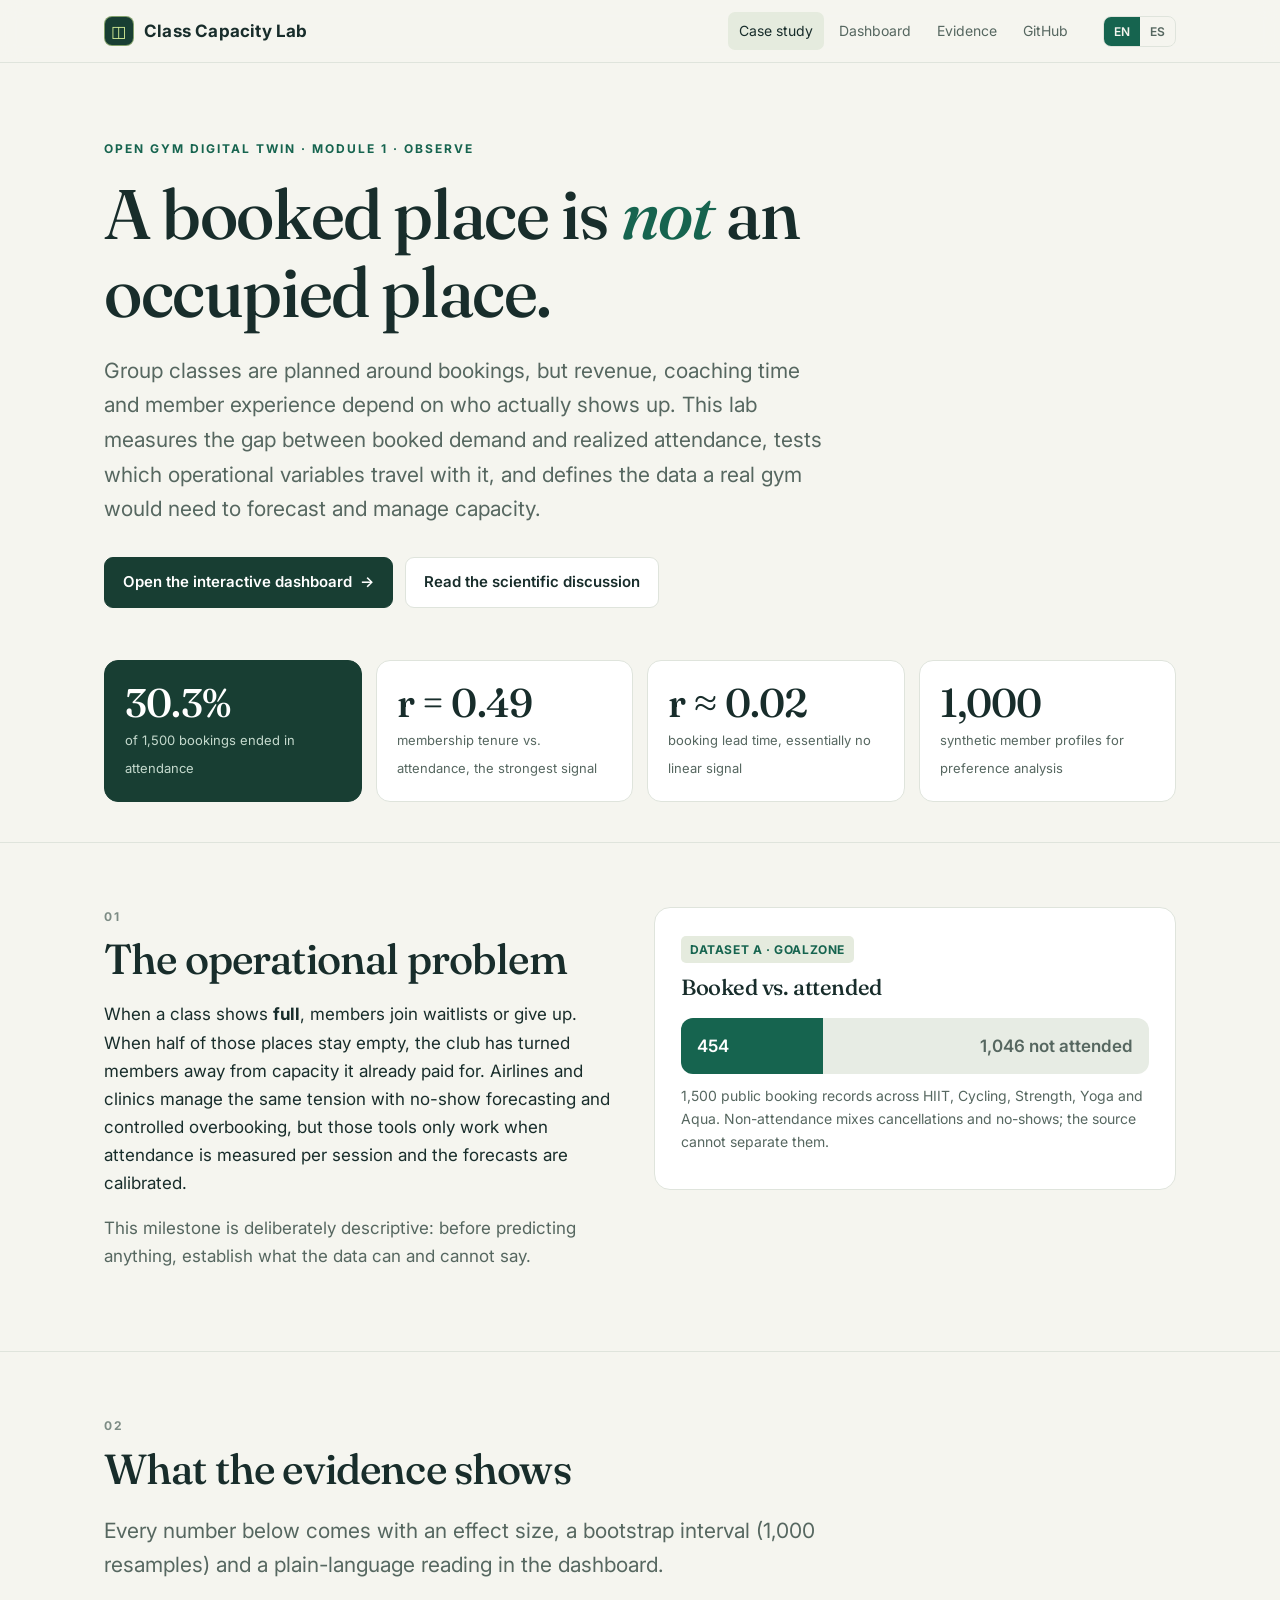
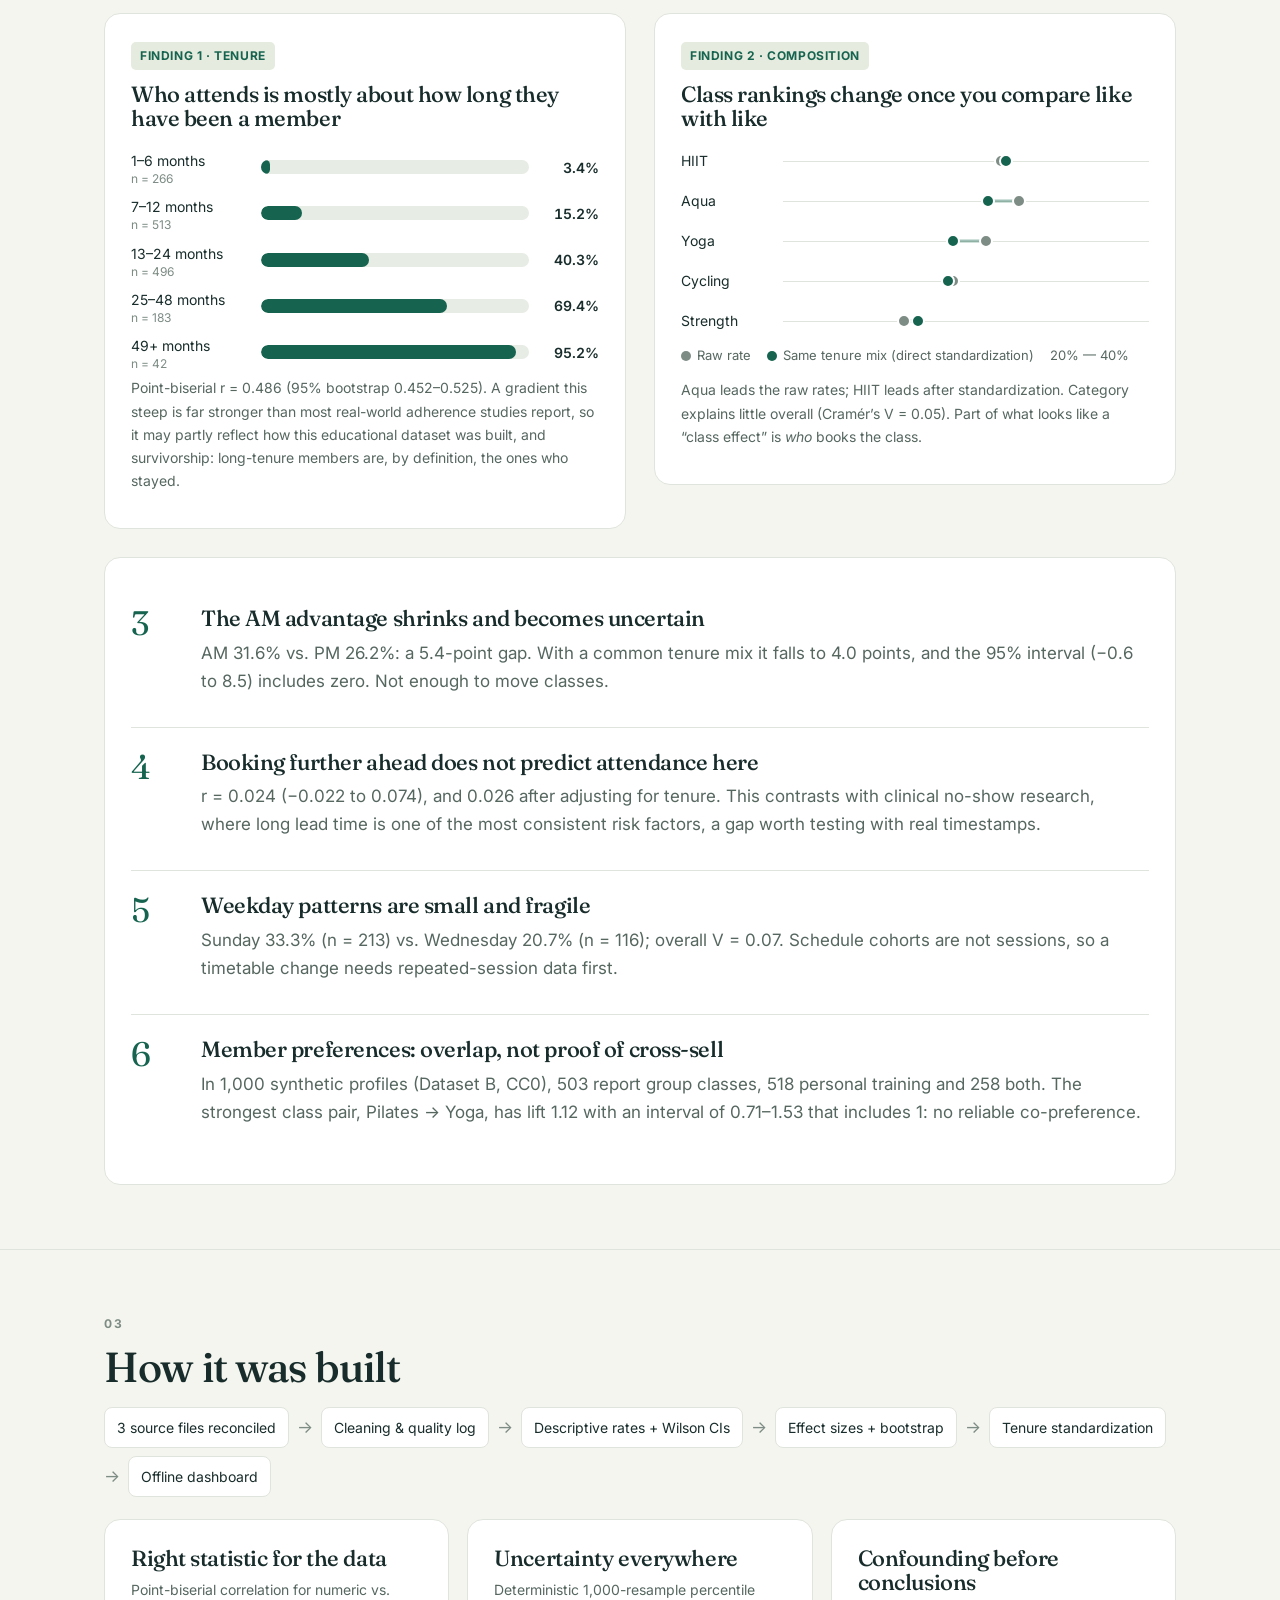
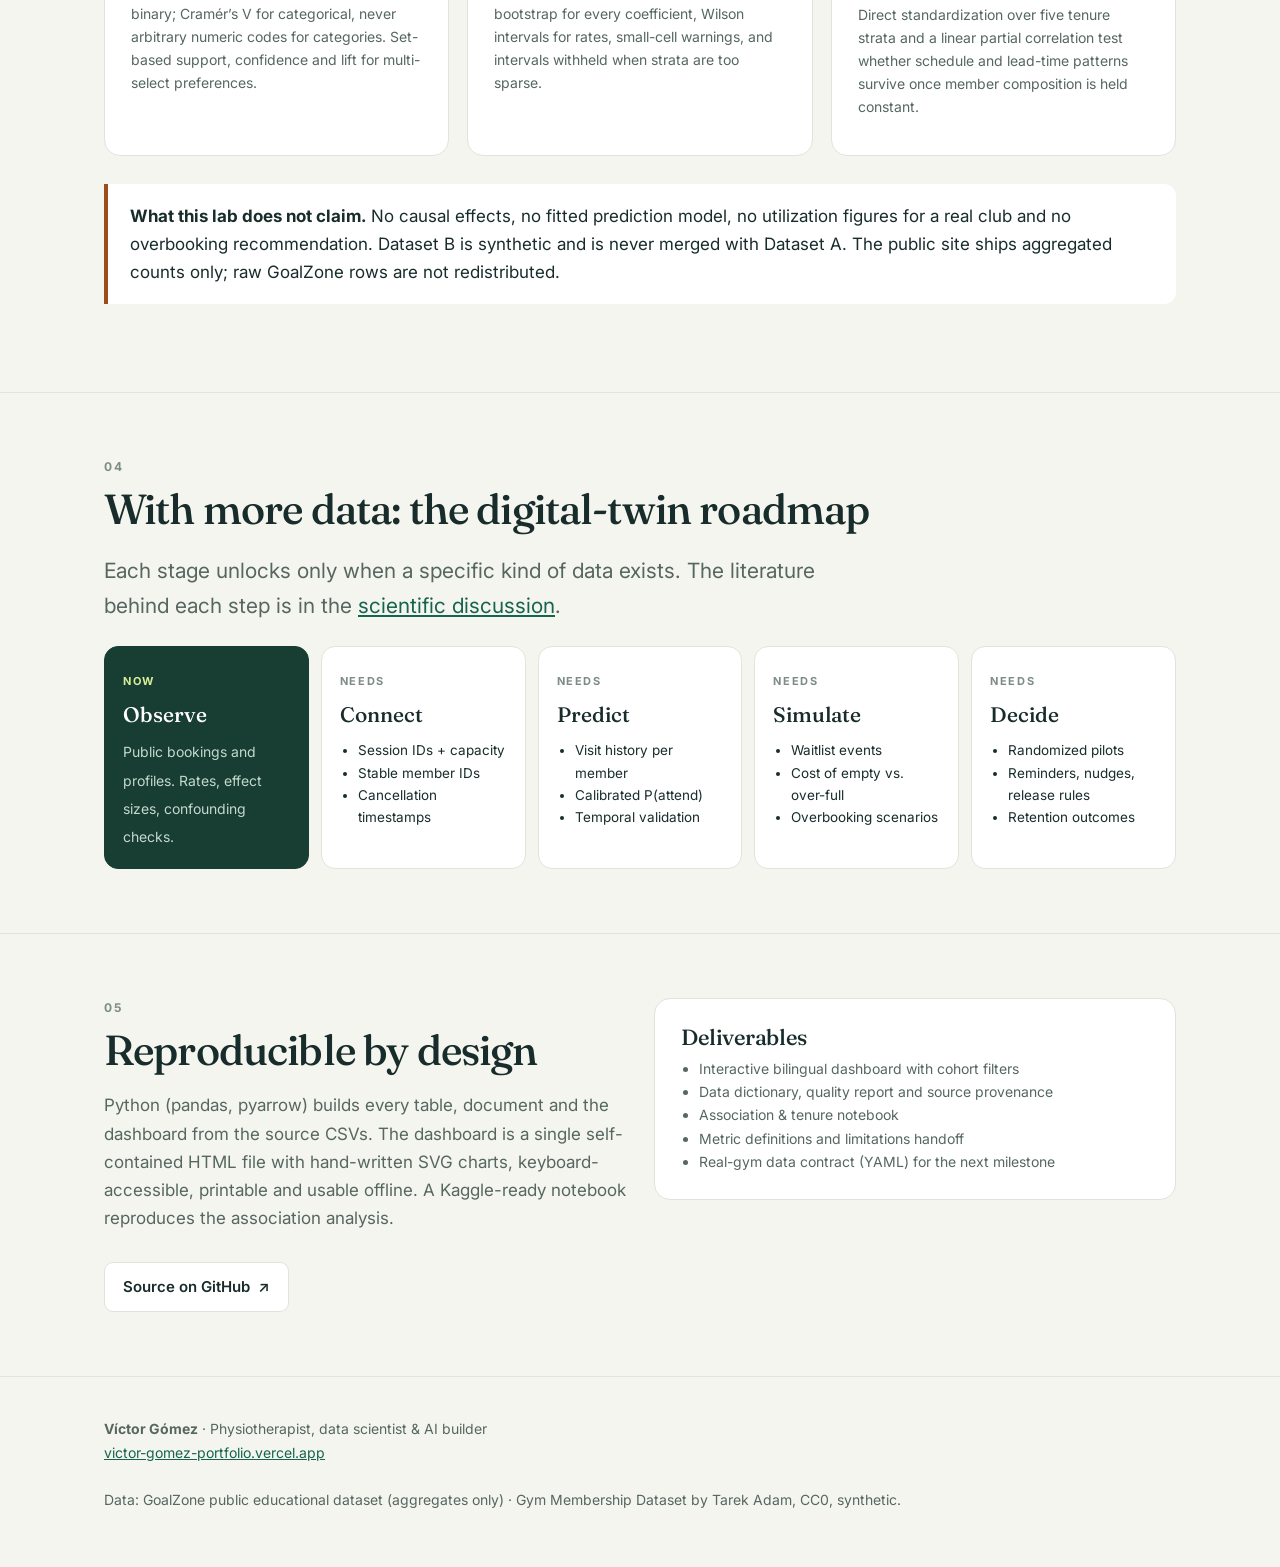
==== site/index.html @ 8fad8257 "Class Capacity Lab: analysis pipeline and bilingual public site Exploratory analysis of 1,500 group-" ====
<!doctype html>
<html lang="en">
<head>
<meta charset="utf-8">
<meta name="viewport" content="width=device-width,initial-scale=1">
<title>Class Capacity Lab · Case study</title>
<meta name="title-en" content="Class Capacity Lab · Case study">
<meta name="title-es" content="Class Capacity Lab · Caso de estudio">
<meta name="description" content="A booked place is not an occupied place. Exploratory analysis of 1,500 group-class bookings and 1,000 member profiles, with tenure-adjusted comparisons, bootstrap uncertainty and a research agenda for gym capacity.">
<meta property="og:title" content="Class Capacity Lab · A booked place is not an occupied place">
<meta property="og:description" content="Only 30.3% of 1,500 group-class bookings ended in attendance. What explains it, what doesn't, and what data a gym needs next.">
<meta property="og:image" content="https://class-capacity-lab.vercel.app/assets/og.png">
<meta property="og:type" content="article">
<meta name="twitter:card" content="summary_large_image">
<link rel="icon" href="assets/favicon.svg" type="image/svg+xml">
<link rel="preconnect" href="https://fonts.googleapis.com"><link rel="preconnect" href="https://fonts.gstatic.com" crossorigin>
<link href="https://fonts.googleapis.com/css2?family=Fraunces:ital,opsz,wght@0,9..144,400..600;1,9..144,400..600&family=Inter:wght@400;500;600;700&display=swap" rel="stylesheet">
<link rel="stylesheet" href="assets/site.css">
<script src="assets/lang.js"></script>
</head>
<body>
<header class="topbar">
  <div class="wrap">
    <a class="brand" href="index.html" data-keep-lang><span class="brand-mark" aria-hidden="true">◫</span>Class Capacity Lab</a>
    <nav class="nav" aria-label="Site">
      <a href="index.html" data-keep-lang aria-current="page"><span data-l="en">Case study</span><span data-l="es">Caso de estudio</span></a>
      <a href="dashboard.html" data-keep-lang>Dashboard</a>
      <a href="evidence.html" data-keep-lang><span data-l="en">Evidence</span><span data-l="es">Evidencia</span></a>
      <a href="https://github.com/victorgomezadapty/class-capacity-lab">GitHub</a>
    </nav>
    <div class="lang" role="group" aria-label="Language / Idioma">
      <button type="button" data-set-lang="en" aria-pressed="true">EN</button>
      <button type="button" data-set-lang="es" aria-pressed="false">ES</button>
    </div>
  </div>
</header>

<main>
<div class="wrap hero">
  <div class="eyebrow"><span data-l="en">Open Gym Digital Twin · Module 1 · Observe</span><span data-l="es">Gemelo Digital de Gimnasio · Módulo 1 · Observar</span></div>
  <h1 data-l="en">A booked place is <em>not</em> an occupied place.</h1>
  <h1 data-l="es">Una plaza reservada <em>no</em> es una plaza ocupada.</h1>
  <p class="lead" data-l="en">Group classes are planned around bookings, but revenue, coaching time and member experience depend on who actually shows up. This lab measures the gap between booked demand and realized attendance, tests which operational variables travel with it, and defines the data a real gym would need to forecast and manage capacity.</p>
  <p class="lead" data-l="es">Las clases grupales se planifican con base en reservas, pero los ingresos, el tiempo del coach y la experiencia del socio dependen de quién llega de verdad. Este laboratorio mide la brecha entre la demanda reservada y la asistencia real, prueba qué variables operativas la acompañan y define los datos que un gimnasio real necesitaría para predecir y gestionar su capacidad.</p>
  <div class="cta">
    <a class="btn primary" href="dashboard.html" data-keep-lang><span data-l="en">Open the interactive dashboard</span><span data-l="es">Abrir el dashboard interactivo</span> →</a>
    <a class="btn" href="evidence.html" data-keep-lang><span data-l="en">Read the scientific discussion</span><span data-l="es">Leer la discusión científica</span></a>
  </div>
  <div class="kpis">
    <div class="kpi dark"><b>30.3%</b><span data-l="en">of 1,500 bookings ended in attendance</span><span data-l="es">de 1.500 reservas terminó en asistencia</span></div>
    <div class="kpi"><b>r = 0.49</b><span data-l="en">membership tenure vs. attendance, the strongest signal</span><span data-l="es">antigüedad vs. asistencia, la señal más fuerte</span></div>
    <div class="kpi"><b>r ≈ 0.02</b><span data-l="en">booking lead time, essentially no linear signal</span><span data-l="es">anticipación de la reserva, sin señal lineal</span></div>
    <div class="kpi"><b>1,000</b><span data-l="en">synthetic member profiles for preference analysis</span><span data-l="es">perfiles sintéticos para analizar preferencias</span></div>
  </div>
</div>

<section id="problem">
  <div class="wrap grid-2">
    <div>
      <div class="section-num">01</div>
      <h2 data-l="en">The operational problem</h2>
      <h2 data-l="es">El problema operativo</h2>
      <p data-l="en">When a class shows <strong>full</strong>, members join waitlists or give up. When half of those places stay empty, the club has turned members away from capacity it already paid for. Airlines and clinics manage the same tension with no-show forecasting and controlled overbooking, but those tools only work when attendance is measured per session and the forecasts are calibrated.</p>
      <p data-l="es">Cuando una clase aparece <strong>llena</strong>, los socios entran a lista de espera o desisten. Cuando la mitad de esas plazas queda vacía, el club ha rechazado socios con una capacidad que ya estaba pagando. Aerolíneas y clínicas gestionan esta misma tensión con predicción de no-shows y sobreventa controlada, pero esas herramientas solo funcionan si la asistencia se mide por sesión y las predicciones están calibradas.</p>
      <p class="muted" data-l="en">This milestone is deliberately descriptive: before predicting anything, establish what the data can and cannot say.</p>
      <p class="muted" data-l="es">Este hito es deliberadamente descriptivo: antes de predecir nada, hay que establecer qué pueden decir los datos y qué no.</p>
    </div>
    <div class="card">
      <span class="tag" data-l="en">Dataset A · GoalZone</span><span class="tag" data-l="es">Dataset A · GoalZone</span>
      <h3 style="margin-top:12px" data-l="en">Booked vs. attended</h3><h3 style="margin-top:12px" data-l="es">Reservadas vs. asistidas</h3>
      <div class="split-bar" role="img" aria-label="454 attended, 1,046 not attended out of 1,500 bookings">
        <div class="a" style="width:30.3%">454</div>
        <div class="b"><span data-l="en">1,046 not attended</span><span data-l="es">1.046 sin asistencia</span></div>
      </div>
      <p class="small muted" data-l="en">1,500 public booking records across HIIT, Cycling, Strength, Yoga and Aqua. Non-attendance mixes cancellations and no-shows; the source cannot separate them.</p>
      <p class="small muted" data-l="es">1.500 registros públicos de reserva en HIIT, Ciclismo, Fuerza, Yoga y Aqua. La inasistencia mezcla cancelaciones y no-shows; la fuente no permite separarlos.</p>
    </div>
  </div>
</section>

<section id="findings">
  <div class="wrap">
    <div class="section-num">02</div>
    <h2 data-l="en">What the evidence shows</h2>
    <h2 data-l="es">Lo que muestra la evidencia</h2>
    <p class="lead" data-l="en">Every number below comes with an effect size, a bootstrap interval (1,000 resamples) and a plain-language reading in the dashboard.</p>
    <p class="lead" data-l="es">Cada número viene con un tamaño del efecto, un intervalo bootstrap (1.000 remuestreos) y una lectura en lenguaje simple dentro del dashboard.</p>

    <div class="grid-2" style="margin-top:30px">
      <div class="card">
        <span class="tag" data-l="en">Finding 1 · Tenure</span><span class="tag" data-l="es">Hallazgo 1 · Antigüedad</span>
        <h3 style="margin-top:12px" data-l="en">Who attends is mostly about how long they have been a member</h3>
        <h3 style="margin-top:12px" data-l="es">Quién asiste depende sobre todo de cuánto tiempo lleva como socio</h3>
        <div class="bars" role="img" aria-label="Attendance by tenure band: 1–6 months 3.4%, 7–12 months 15.2%, 13–24 months 40.3%, 25–48 months 69.4%, 49+ months 95.2%">
          <div class="bar-row"><span><span data-l="en">1–6 months</span><span data-l="es">1–6 meses</span><span class="bar-n">n = 266</span></span><div class="bar-track"><div class="bar-fill" style="width:3.4%"></div></div><span class="bar-val">3.4%</span></div>
          <div class="bar-row"><span><span data-l="en">7–12 months</span><span data-l="es">7–12 meses</span><span class="bar-n">n = 513</span></span><div class="bar-track"><div class="bar-fill" style="width:15.2%"></div></div><span class="bar-val">15.2%</span></div>
          <div class="bar-row"><span><span data-l="en">13–24 months</span><span data-l="es">13–24 meses</span><span class="bar-n">n = 496</span></span><div class="bar-track"><div class="bar-fill" style="width:40.3%"></div></div><span class="bar-val">40.3%</span></div>
          <div class="bar-row"><span><span data-l="en">25–48 months</span><span data-l="es">25–48 meses</span><span class="bar-n">n = 183</span></span><div class="bar-track"><div class="bar-fill" style="width:69.4%"></div></div><span class="bar-val">69.4%</span></div>
          <div class="bar-row"><span><span data-l="en">49+ months</span><span data-l="es">49+ meses</span><span class="bar-n">n = 42</span></span><div class="bar-track"><div class="bar-fill" style="width:95.2%"></div></div><span class="bar-val">95.2%</span></div>
        </div>
        <p class="small muted" data-l="en">Point-biserial r = 0.486 (95% bootstrap 0.452–0.525). A gradient this steep is far stronger than most real-world adherence studies report, so it may partly reflect how this educational dataset was built, and survivorship: long-tenure members are, by definition, the ones who stayed.</p>
        <p class="small muted" data-l="es">r punto-biserial = 0,486 (bootstrap 95%: 0,452–0,525). Un gradiente tan marcado es mucho más fuerte que lo reportado por la mayoría de estudios reales de adherencia; puede reflejar en parte cómo se construyó este dataset educativo, y el sesgo de supervivencia: los socios antiguos son, por definición, los que se quedaron.</p>
      </div>

      <div class="card">
        <span class="tag" data-l="en">Finding 2 · Composition</span><span class="tag" data-l="es">Hallazgo 2 · Composición</span>
        <h3 style="margin-top:12px" data-l="en">Class rankings change once you compare like with like</h3>
        <h3 style="margin-top:12px" data-l="es">El ranking de clases cambia al comparar grupos equivalentes</h3>
        <div class="dumbbell" role="img" aria-label="Raw vs tenure-standardized attendance by category. HIIT 31.9 to 32.2, Aqua 32.9 to 31.2, Yoga 31.1 to 29.3, Cycling 29.3 to 29.0, Strength 26.6 to 27.4 percent">
          <div class="db-row"><span>HIIT</span><div class="db-track"><div class="db-line" style="left:59.5%;width:1.5%"></div><div class="db-dot raw" style="left:59.5%"></div><div class="db-dot adj" style="left:61%"></div></div></div>
          <div class="db-row"><span>Aqua</span><div class="db-track"><div class="db-line" style="left:56%;width:8.5%"></div><div class="db-dot raw" style="left:64.5%"></div><div class="db-dot adj" style="left:56%"></div></div></div>
          <div class="db-row"><span>Yoga</span><div class="db-track"><div class="db-line" style="left:46.5%;width:9%"></div><div class="db-dot raw" style="left:55.5%"></div><div class="db-dot adj" style="left:46.5%"></div></div></div>
          <div class="db-row"><span data-l="en">Cycling</span><span data-l="es">Ciclismo</span><div class="db-track"><div class="db-line" style="left:45%;width:1.5%"></div><div class="db-dot raw" style="left:46.5%"></div><div class="db-dot adj" style="left:45%"></div></div></div>
          <div class="db-row"><span data-l="en">Strength</span><span data-l="es">Fuerza</span><div class="db-track"><div class="db-line" style="left:33%;width:4%"></div><div class="db-dot raw" style="left:33%"></div><div class="db-dot adj" style="left:37%"></div></div></div>
        </div>
        <div class="legend"><span><i style="background:var(--soft)"></i><span data-l="en">Raw rate</span><span data-l="es">Tasa bruta</span></span><span><i style="background:var(--green)"></i><span data-l="en">Same tenure mix (direct standardization)</span><span data-l="es">Misma mezcla de antigüedad (estandarización directa)</span></span><span>20% — 40%</span></div>
        <p class="small muted" style="margin-top:12px" data-l="en">Aqua leads the raw rates; HIIT leads after standardization. Category explains little overall (Cramér’s V = 0.05). Part of what looks like a “class effect” is <em>who</em> books the class.</p>
        <p class="small muted" style="margin-top:12px" data-l="es">Aqua lidera las tasas brutas; HIIT lidera tras estandarizar. La categoría explica poco en general (V de Cramér = 0,05). Parte de lo que parece un “efecto de la clase” es <em>quién</em> la reserva.</p>
      </div>
    </div>

    <div class="card" style="margin-top:28px">
      <div class="finding">
        <div class="n">3</div>
        <div><h3 data-l="en">The AM advantage shrinks and becomes uncertain</h3><h3 data-l="es">La ventaja de la mañana se reduce y se vuelve incierta</h3>
        <p class="muted" data-l="en">AM 31.6% vs. PM 26.2%: a 5.4-point gap. With a common tenure mix it falls to 4.0 points, and the 95% interval (−0.6 to 8.5) includes zero. Not enough to move classes.</p>
        <p class="muted" data-l="es">AM 31,6% vs. PM 26,2%: una brecha de 5,4 puntos. Con una mezcla común de antigüedad baja a 4,0 puntos, y el intervalo del 95% (−0,6 a 8,5) incluye el cero. No alcanza para mover clases de horario.</p></div>
      </div>
      <div class="finding">
        <div class="n">4</div>
        <div><h3 data-l="en">Booking further ahead does not predict attendance here</h3><h3 data-l="es">Reservar con más anticipación no predice asistencia aquí</h3>
        <p class="muted" data-l="en">r = 0.024 (−0.022 to 0.074), and 0.026 after adjusting for tenure. This contrasts with clinical no-show research, where long lead time is one of the most consistent risk factors, a gap worth testing with real timestamps.</p>
        <p class="muted" data-l="es">r = 0,024 (−0,022 a 0,074), y 0,026 tras ajustar por antigüedad. Esto contrasta con la investigación clínica de no-shows, donde la anticipación larga es uno de los factores de riesgo más consistentes: una diferencia que vale la pena probar con marcas de tiempo reales.</p></div>
      </div>
      <div class="finding">
        <div class="n">5</div>
        <div><h3 data-l="en">Weekday patterns are small and fragile</h3><h3 data-l="es">Los patrones por día son pequeños y frágiles</h3>
        <p class="muted" data-l="en">Sunday 33.3% (n = 213) vs. Wednesday 20.7% (n = 116); overall V = 0.07. Schedule cohorts are not sessions, so a timetable change needs repeated-session data first.</p>
        <p class="muted" data-l="es">Domingo 33,3% (n = 213) vs. miércoles 20,7% (n = 116); V global = 0,07. Las cohortes de horario no son sesiones, así que un cambio de horario requiere antes datos de sesiones repetidas.</p></div>
      </div>
      <div class="finding">
        <div class="n">6</div>
        <div><h3 data-l="en">Member preferences: overlap, not proof of cross-sell</h3><h3 data-l="es">Preferencias de socios: superposición, no prueba de venta cruzada</h3>
        <p class="muted" data-l="en">In 1,000 synthetic profiles (Dataset B, CC0), 503 report group classes, 518 personal training and 258 both. The strongest class pair, Pilates → Yoga, has lift 1.12 with an interval of 0.71–1.53 that includes 1: no reliable co-preference.</p>
        <p class="muted" data-l="es">En 1.000 perfiles sintéticos (Dataset B, CC0), 503 reportan clases grupales, 518 entrenamiento personal y 258 ambos. El par más fuerte, Pilates → Yoga, tiene un lift de 1,12 con intervalo 0,71–1,53 que incluye el 1: no hay co-preferencia fiable.</p></div>
      </div>
    </div>
  </div>
</section>

<section id="method">
  <div class="wrap">
    <div class="section-num">03</div>
    <h2 data-l="en">How it was built</h2>
    <h2 data-l="es">Cómo se construyó</h2>
    <div class="pipeline" aria-label="Pipeline">
      <span data-l="en">3 source files reconciled</span><span data-l="es">3 fuentes conciliadas</span><i>→</i>
      <span data-l="en">Cleaning &amp; quality log</span><span data-l="es">Limpieza y registro de calidad</span><i>→</i>
      <span data-l="en">Descriptive rates + Wilson CIs</span><span data-l="es">Tasas descriptivas + IC de Wilson</span><i>→</i>
      <span data-l="en">Effect sizes + bootstrap</span><span data-l="es">Tamaños del efecto + bootstrap</span><i>→</i>
      <span data-l="en">Tenure standardization</span><span data-l="es">Estandarización por antigüedad</span><i>→</i>
      <span data-l="en">Offline dashboard</span><span data-l="es">Dashboard offline</span>
    </div>
    <div class="grid-3" style="margin-top:22px">
      <div class="card"><h3 data-l="en">Right statistic for the data</h3><h3 data-l="es">La estadística adecuada a cada dato</h3>
        <p class="small muted" data-l="en">Point-biserial correlation for numeric vs. binary; Cramér’s V for categorical, never arbitrary numeric codes for categories. Set-based support, confidence and lift for multi-select preferences.</p>
        <p class="small muted" data-l="es">Correlación punto-biserial para numérica vs. binaria; V de Cramér para categóricas, nunca códigos numéricos arbitrarios. Soporte, confianza y lift sobre conjuntos para preferencias de selección múltiple.</p></div>
      <div class="card"><h3 data-l="en">Uncertainty everywhere</h3><h3 data-l="es">Incertidumbre en todo</h3>
        <p class="small muted" data-l="en">Deterministic 1,000-resample percentile bootstrap for every coefficient, Wilson intervals for rates, small-cell warnings, and intervals withheld when strata are too sparse.</p>
        <p class="small muted" data-l="es">Bootstrap percentil determinista de 1.000 remuestreos para cada coeficiente, intervalos de Wilson para tasas, alertas de celdas pequeñas e intervalos omitidos cuando los estratos son escasos.</p></div>
      <div class="card"><h3 data-l="en">Confounding before conclusions</h3><h3 data-l="es">Confusión antes que conclusiones</h3>
        <p class="small muted" data-l="en">Direct standardization over five tenure strata and a linear partial correlation test whether schedule and lead-time patterns survive once member composition is held constant.</p>
        <p class="small muted" data-l="es">Estandarización directa en cinco estratos de antigüedad y una correlación parcial lineal comprueban si los patrones de horario y anticipación sobreviven al fijar la composición de socios.</p></div>
    </div>
    <div class="callout warn" style="margin-top:28px">
      <strong data-l="en">What this lab does not claim.</strong><strong data-l="es">Lo que este laboratorio no afirma.</strong>
      <span data-l="en">No causal effects, no fitted prediction model, no utilization figures for a real club and no overbooking recommendation. Dataset B is synthetic and is never merged with Dataset A. The public site ships aggregated counts only; raw GoalZone rows are not redistributed.</span>
      <span data-l="es">Sin efectos causales, sin modelo predictivo ajustado, sin cifras de utilización de un club real y sin recomendación de sobreventa. El Dataset B es sintético y nunca se combina con el Dataset A. El sitio público solo publica conteos agregados; no se redistribuyen las filas crudas de GoalZone.</span>
    </div>
  </div>
</section>

<section id="roadmap">
  <div class="wrap">
    <div class="section-num">04</div>
    <h2 data-l="en">With more data: the digital-twin roadmap</h2>
    <h2 data-l="es">Con más datos: la hoja de ruta del gemelo digital</h2>
    <p class="lead" data-l="en">Each stage unlocks only when a specific kind of data exists. The literature behind each step is in the <a href="evidence.html#agenda" data-keep-lang>scientific discussion</a>.</p>
    <p class="lead" data-l="es">Cada etapa se desbloquea solo cuando existe un tipo de dato concreto. La literatura detrás de cada paso está en la <a href="evidence.html#agenda" data-keep-lang>discusión científica</a>.</p>
    <div class="steps">
      <div class="step done"><span class="k" data-l="en">NOW</span><span class="k" data-l="es">AHORA</span><b data-l="en">Observe</b><b data-l="es">Observar</b>
        <span class="small muted" data-l="en">Public bookings and profiles. Rates, effect sizes, confounding checks.</span><span class="small muted" data-l="es">Reservas y perfiles públicos. Tasas, tamaños del efecto, control de confusión.</span></div>
      <div class="step"><span class="k" data-l="en">NEEDS</span><span class="k" data-l="es">REQUIERE</span><b data-l="en">Connect</b><b data-l="es">Conectar</b>
        <ul><li data-l="en">Session IDs + capacity</li><li data-l="es">IDs de sesión + capacidad</li><li data-l="en">Stable member IDs</li><li data-l="es">IDs estables de socio</li><li data-l="en">Cancellation timestamps</li><li data-l="es">Marcas de tiempo de cancelación</li></ul></div>
      <div class="step"><span class="k" data-l="en">NEEDS</span><span class="k" data-l="es">REQUIERE</span><b data-l="en">Predict</b><b data-l="es">Predecir</b>
        <ul><li data-l="en">Visit history per member</li><li data-l="es">Historial de visitas por socio</li><li data-l="en">Calibrated P(attend)</li><li data-l="es">P(asistir) calibrada</li><li data-l="en">Temporal validation</li><li data-l="es">Validación temporal</li></ul></div>
      <div class="step"><span class="k" data-l="en">NEEDS</span><span class="k" data-l="es">REQUIERE</span><b data-l="en">Simulate</b><b data-l="es">Simular</b>
        <ul><li data-l="en">Waitlist events</li><li data-l="es">Eventos de lista de espera</li><li data-l="en">Cost of empty vs. over-full</li><li data-l="es">Costo de plaza vacía vs. sobrecupo</li><li data-l="en">Overbooking scenarios</li><li data-l="es">Escenarios de sobreventa</li></ul></div>
      <div class="step"><span class="k" data-l="en">NEEDS</span><span class="k" data-l="es">REQUIERE</span><b data-l="en">Decide</b><b data-l="es">Decidir</b>
        <ul><li data-l="en">Randomized pilots</li><li data-l="es">Pilotos aleatorizados</li><li data-l="en">Reminders, nudges, release rules</li><li data-l="es">Recordatorios, nudges, reglas de liberación</li><li data-l="en">Retention outcomes</li><li data-l="es">Resultados de retención</li></ul></div>
    </div>
  </div>
</section>

<section id="stack">
  <div class="wrap grid-2">
    <div>
      <div class="section-num">05</div>
      <h2 data-l="en">Reproducible by design</h2>
      <h2 data-l="es">Reproducible por diseño</h2>
      <p class="muted" data-l="en">Python (pandas, pyarrow) builds every table, document and the dashboard from the source CSVs. The dashboard is a single self-contained HTML file with hand-written SVG charts, keyboard-accessible, printable and usable offline. A Kaggle-ready notebook reproduces the association analysis.</p>
      <p class="muted" data-l="es">Python (pandas, pyarrow) genera cada tabla, documento y el dashboard a partir de los CSV de origen. El dashboard es un único HTML autocontenido con gráficos SVG hechos a mano, accesible por teclado, imprimible y usable sin conexión. Un notebook listo para Kaggle reproduce el análisis de asociaciones.</p>
      <div class="cta"><a class="btn" href="https://github.com/victorgomezadapty/class-capacity-lab"><span data-l="en">Source on GitHub</span><span data-l="es">Código en GitHub</span> ↗</a></div>
    </div>
    <div class="card">
      <h3 data-l="en">Deliverables</h3><h3 data-l="es">Entregables</h3>
      <ul class="small muted" style="padding-left:18px;margin:8px 0 0">
        <li data-l="en">Interactive bilingual dashboard with cohort filters</li><li data-l="es">Dashboard interactivo bilingüe con filtros de cohorte</li>
        <li data-l="en">Data dictionary, quality report and source provenance</li><li data-l="es">Diccionario de datos, informe de calidad y procedencia de fuentes</li>
        <li data-l="en">Association &amp; tenure notebook</li><li data-l="es">Notebook de asociaciones y antigüedad</li>
        <li data-l="en">Metric definitions and limitations handoff</li><li data-l="es">Definiciones de métricas y documento de limitaciones</li>
        <li data-l="en">Real-gym data contract (YAML) for the next milestone</li><li data-l="es">Contrato de datos para un gimnasio real (YAML) para el siguiente hito</li>
      </ul>
    </div>
  </div>
</section>
</main>

<footer>
  <div class="wrap">
    <div><strong>Víctor Gómez</strong> · <span data-l="en">Physiotherapist, data scientist &amp; AI builder</span><span data-l="es">Fisioterapeuta, científico de datos y AI builder</span><br><a href="https://victor-gomez-portfolio.vercel.app">victor-gomez-portfolio.vercel.app</a></div>
    <div class="small"><span data-l="en">Data: GoalZone public educational dataset (aggregates only) · Gym Membership Dataset by Tarek Adam, CC0, synthetic.</span><span data-l="es">Datos: dataset educativo público GoalZone (solo agregados) · Gym Membership Dataset de Tarek Adam, CC0, sintético.</span></div>
  </div>
</footer>
</body>
</html>
---- site/assets/site.css ----
:root{
  --paper:#f5f5ef;--card:#fff;--ink:#182d2b;--muted:#566760;--soft:#7d8c85;
  --green:#16644f;--deep:#183e33;--lime:#d6ee98;--line:#dfe4dc;--sand:#eee4d0;--orange:#9c4d1d;
  --bar-bg:#e7ece4;--chip:#e5ebde;--focus:#a05b1c;
  --serif:"Fraunces",Georgia,"Times New Roman",serif;--sans:"Inter",system-ui,-apple-system,"Segoe UI",Arial,sans-serif;
}
@media (prefers-color-scheme:dark){:root:not([data-theme="light"]){
  --paper:#0f1a17;--card:#16231f;--ink:#e8efe9;--muted:#a9b8b0;--soft:#8a9a92;
  --green:#7fcfa9;--deep:#0b1512;--lime:#c9e88a;--line:#2a3a34;--sand:#2b261c;--orange:#e39a68;
  --bar-bg:#22322c;--chip:#20302a;--focus:#e3a35f;
}}
:root[data-theme="dark"]{
  --paper:#0f1a17;--card:#16231f;--ink:#e8efe9;--muted:#a9b8b0;--soft:#8a9a92;
  --green:#7fcfa9;--deep:#0b1512;--lime:#c9e88a;--line:#2a3a34;--sand:#2b261c;--orange:#e39a68;
  --bar-bg:#22322c;--chip:#20302a;--focus:#e3a35f;
}
*{box-sizing:border-box}
html{scroll-behavior:smooth;-webkit-text-size-adjust:100%}
body{margin:0;background:var(--paper);color:var(--ink);font-family:var(--sans);font-size:17px;line-height:1.65;overflow-x:hidden}
html[lang="es"] [data-l="en"],html[lang="en"] [data-l="es"]{display:none!important}
a{color:var(--green)}
:focus-visible{outline:3px solid var(--focus);outline-offset:3px;border-radius:4px}
img,svg{max-width:100%}
.wrap{max-width:1120px;margin:0 auto;padding:0 24px}
.narrow{max-width:760px}

/* Top bar */
.topbar{position:sticky;top:0;z-index:20;background:color-mix(in srgb,var(--paper) 88%,transparent);backdrop-filter:blur(10px);border-bottom:1px solid var(--line)}
.topbar .wrap{display:flex;align-items:center;gap:18px;height:62px}
.brand{display:flex;align-items:center;gap:10px;text-decoration:none;color:var(--ink);font-weight:700;letter-spacing:.2px;white-space:nowrap}
.brand-mark{width:30px;height:30px;border-radius:8px;background:var(--deep);color:var(--lime);display:grid;place-items:center;font-size:16px;border:1px solid color-mix(in srgb,var(--lime) 55%,transparent)}
.nav{display:flex;gap:4px;margin-left:auto;align-items:center}
.nav a{color:var(--muted);text-decoration:none;font-size:14px;padding:7px 11px;border-radius:7px;white-space:nowrap}
.nav a:hover,.nav a[aria-current="page"]{color:var(--ink);background:var(--chip)}
.lang{display:inline-flex;border:1px solid var(--line);border-radius:8px;overflow:hidden;margin-left:6px}
.lang button{border:0;background:transparent;color:var(--muted);font:600 12px var(--sans);padding:7px 10px;cursor:pointer}
.lang button[aria-pressed="true"]{background:var(--green);color:var(--paper)}
.menu-btn{display:none}

/* Hero */
.hero{padding-top:76px;padding-bottom:40px}
.eyebrow{color:var(--green);font-size:12px;font-weight:700;letter-spacing:2px;text-transform:uppercase}
h1,h2,h3{font-family:var(--serif);font-weight:500;letter-spacing:-.02em;line-height:1.12;margin:0}
h1{font-size:clamp(38px,6vw,70px);margin:16px 0 22px;max-width:920px}
h1 em,h2 em{font-style:italic;color:var(--green)}
h2{font-size:clamp(28px,3.6vw,42px);margin:10px 0 16px}
h3{font-size:22px;margin:0 0 8px}
.lead{font-size:clamp(18px,2vw,21px);color:var(--muted);max-width:720px}
.cta{display:flex;flex-wrap:wrap;gap:12px;margin:30px 0 0}
.btn{display:inline-flex;align-items:center;gap:8px;padding:12px 18px;border-radius:9px;font-weight:600;font-size:15px;text-decoration:none;border:1px solid var(--line);color:var(--ink);background:var(--card)}
.btn.primary{background:var(--deep);border-color:var(--deep);color:#fff}
.btn:hover{transform:translateY(-1px)}
.kpis{display:grid;grid-template-columns:repeat(4,1fr);gap:14px;margin:52px 0 0}
.kpi{background:var(--card);border:1px solid var(--line);border-radius:14px;padding:20px}
.kpi.dark{background:var(--deep);border-color:var(--deep);color:#fff}
.kpi b{display:block;font-family:var(--serif);font-weight:500;font-size:40px;line-height:1.1;letter-spacing:-.02em}
.kpi span{font-size:13px;color:var(--muted)}
.kpi.dark span{color:#c4d9cd}

/* Sections */
section{padding:64px 0;border-top:1px solid var(--line)}
.section-num{font-size:12px;letter-spacing:2px;color:var(--soft);font-weight:700}
.grid-2{display:grid;grid-template-columns:1fr 1fr;gap:28px;align-items:start}
.grid-3{display:grid;grid-template-columns:repeat(3,1fr);gap:18px}
.card{background:var(--card);border:1px solid var(--line);border-radius:16px;padding:26px}
.card p{margin:0 0 10px}
.muted{color:var(--muted)}
.small{font-size:14px}
.tag{display:inline-block;background:var(--chip);color:var(--green);font-size:12px;font-weight:700;letter-spacing:.6px;padding:4px 9px;border-radius:5px;text-transform:uppercase}
.tag.warn{background:var(--sand);color:var(--orange)}
.callout{border-left:4px solid var(--green);background:var(--card);padding:18px 22px;border-radius:0 12px 12px 0;margin:24px 0}
.callout.warn{border-color:var(--orange)}

/* Bar charts (HTML) */
.bars{display:grid;gap:10px;margin:18px 0 6px}
.bar-row{display:grid;grid-template-columns:118px 1fr 58px;gap:12px;align-items:center;font-size:14px}
.bar-track{height:14px;background:var(--bar-bg);border-radius:7px;overflow:hidden;position:relative}
.bar-fill{height:100%;background:var(--green);border-radius:7px}
.bar-fill.alt{background:var(--orange)}
.bar-fill.lime{background:var(--lime)}
.bar-val{text-align:right;font-variant-numeric:tabular-nums;font-weight:600}
.bar-n{color:var(--soft);font-size:12px;display:block;line-height:1.1}
.chart-note{font-size:13px;color:var(--soft);margin-top:8px}

.split-bar{display:flex;height:56px;border-radius:12px;overflow:hidden;margin:18px 0 10px;font-weight:600}
.split-bar div{display:flex;align-items:center;padding:0 16px;white-space:nowrap}
.split-bar .a{background:var(--green);color:#fff}
.split-bar .b{background:var(--bar-bg);color:var(--muted);flex:1;justify-content:flex-end}

.dumbbell{display:grid;gap:12px;margin-top:16px}
.db-row{display:grid;grid-template-columns:90px 1fr;gap:12px;align-items:center;font-size:14px}
.db-track{position:relative;height:28px}
.db-track::before{content:"";position:absolute;left:0;right:0;top:50%;height:1px;background:var(--line)}
.db-dot{position:absolute;top:50%;width:14px;height:14px;border-radius:50%;transform:translate(-50%,-50%);border:2px solid var(--card)}
.db-dot.raw{background:var(--soft)}
.db-dot.adj{background:var(--green)}
.db-line{position:absolute;top:50%;height:3px;transform:translateY(-50%);background:color-mix(in srgb,var(--green) 40%,transparent)}
.legend{display:flex;gap:16px;font-size:13px;color:var(--muted);margin-top:10px;flex-wrap:wrap}
.legend i{display:inline-block;width:10px;height:10px;border-radius:50%;margin-right:6px;vertical-align:middle}

/* Findings */
.finding{display:grid;grid-template-columns:56px 1fr;gap:14px;padding:22px 0;border-bottom:1px solid var(--line)}
.finding:last-child{border-bottom:0}
.finding .n{font-family:var(--serif);font-size:34px;color:var(--green);line-height:1}

/* Pipeline / roadmap */
.steps{display:grid;grid-template-columns:repeat(5,1fr);gap:12px;margin-top:22px}
.step{background:var(--card);border:1px solid var(--line);border-radius:14px;padding:18px;position:relative}
.step.done{background:var(--deep);border-color:var(--deep);color:#fff}
.step.done .muted{color:#c4d9cd}
.step b{display:block;font-family:var(--serif);font-weight:500;font-size:21px;margin:4px 0 6px}
.step .k{font-size:11px;letter-spacing:1.6px;font-weight:700;color:var(--soft)}
.step.done .k{color:var(--lime)}
.step ul{margin:8px 0 0;padding-left:18px;font-size:13.5px}
.pipeline{display:flex;flex-wrap:wrap;gap:8px;align-items:center;margin:16px 0}
.pipeline span{background:var(--card);border:1px solid var(--line);border-radius:8px;padding:8px 12px;font-size:14px}
.pipeline i{color:var(--soft);font-style:normal}

/* Tables */
.table-wrap{overflow-x:auto;border:1px solid var(--line);border-radius:14px;background:var(--card)}
table{border-collapse:collapse;width:100%;font-size:14.5px}
th,td{text-align:left;padding:12px 14px;border-bottom:1px solid var(--line);vertical-align:top}
th{font-size:12px;letter-spacing:1px;text-transform:uppercase;color:var(--soft);font-weight:700;background:color-mix(in srgb,var(--chip) 50%,var(--card))}
tr:last-child td{border-bottom:0}

/* Article (evidence) */
.article h2{margin-top:56px}
.article h3{margin-top:34px;font-size:24px}
.article p,.article li{max-width:72ch}
.article ol.refs{padding-left:22px;font-size:15px}
.article ol.refs li{margin-bottom:10px}
sup a{text-decoration:none;font-weight:700;font-size:12px;padding:0 1px}
.abstract{background:var(--card);border:1px solid var(--line);border-radius:16px;padding:26px 28px;margin:30px 0}
.abstract h3{font-family:var(--sans);font-size:12px;letter-spacing:2px;text-transform:uppercase;color:var(--green);font-weight:700;margin:0 0 10px}
.toc{display:flex;flex-wrap:wrap;gap:8px;margin:20px 0 0}
.toc a{font-size:13.5px;text-decoration:none;background:var(--chip);color:var(--ink);padding:6px 11px;border-radius:7px}

footer{border-top:1px solid var(--line);padding:40px 0 56px;color:var(--muted);font-size:14px}
footer .wrap{display:flex;justify-content:space-between;gap:24px;flex-wrap:wrap}

@media (max-width:900px){
  .kpis{grid-template-columns:repeat(2,1fr)}
  .grid-2,.grid-3{grid-template-columns:1fr}
  .steps{grid-template-columns:1fr 1fr}
}
@media (max-width:720px){
  body{font-size:16px}
  .wrap{padding:0 16px}
  .topbar .wrap{height:auto;min-height:58px;flex-wrap:wrap;padding-top:8px;padding-bottom:8px;gap:8px}
  .nav{order:3;width:100%;margin-left:0;overflow-x:auto;padding-bottom:2px}
  .lang{margin-left:auto}
  .hero{padding-top:44px;padding-bottom:28px}
  section{padding:46px 0}
  .card{padding:20px}
  .steps{grid-template-columns:1fr}
  .bar-row{grid-template-columns:92px 1fr 50px;gap:8px}
  .kpi b{font-size:32px}
  .split-bar{height:auto;flex-direction:column}
  .split-bar div{padding:12px 14px}
  .split-bar .b{justify-content:flex-start}
}
@media print{.topbar,.cta{display:none}section{break-inside:avoid}}
@media (prefers-reduced-motion:reduce){html{scroll-behavior:auto}.btn:hover{transform:none}}
.article ol.refs li{scroll-margin-top:80px}
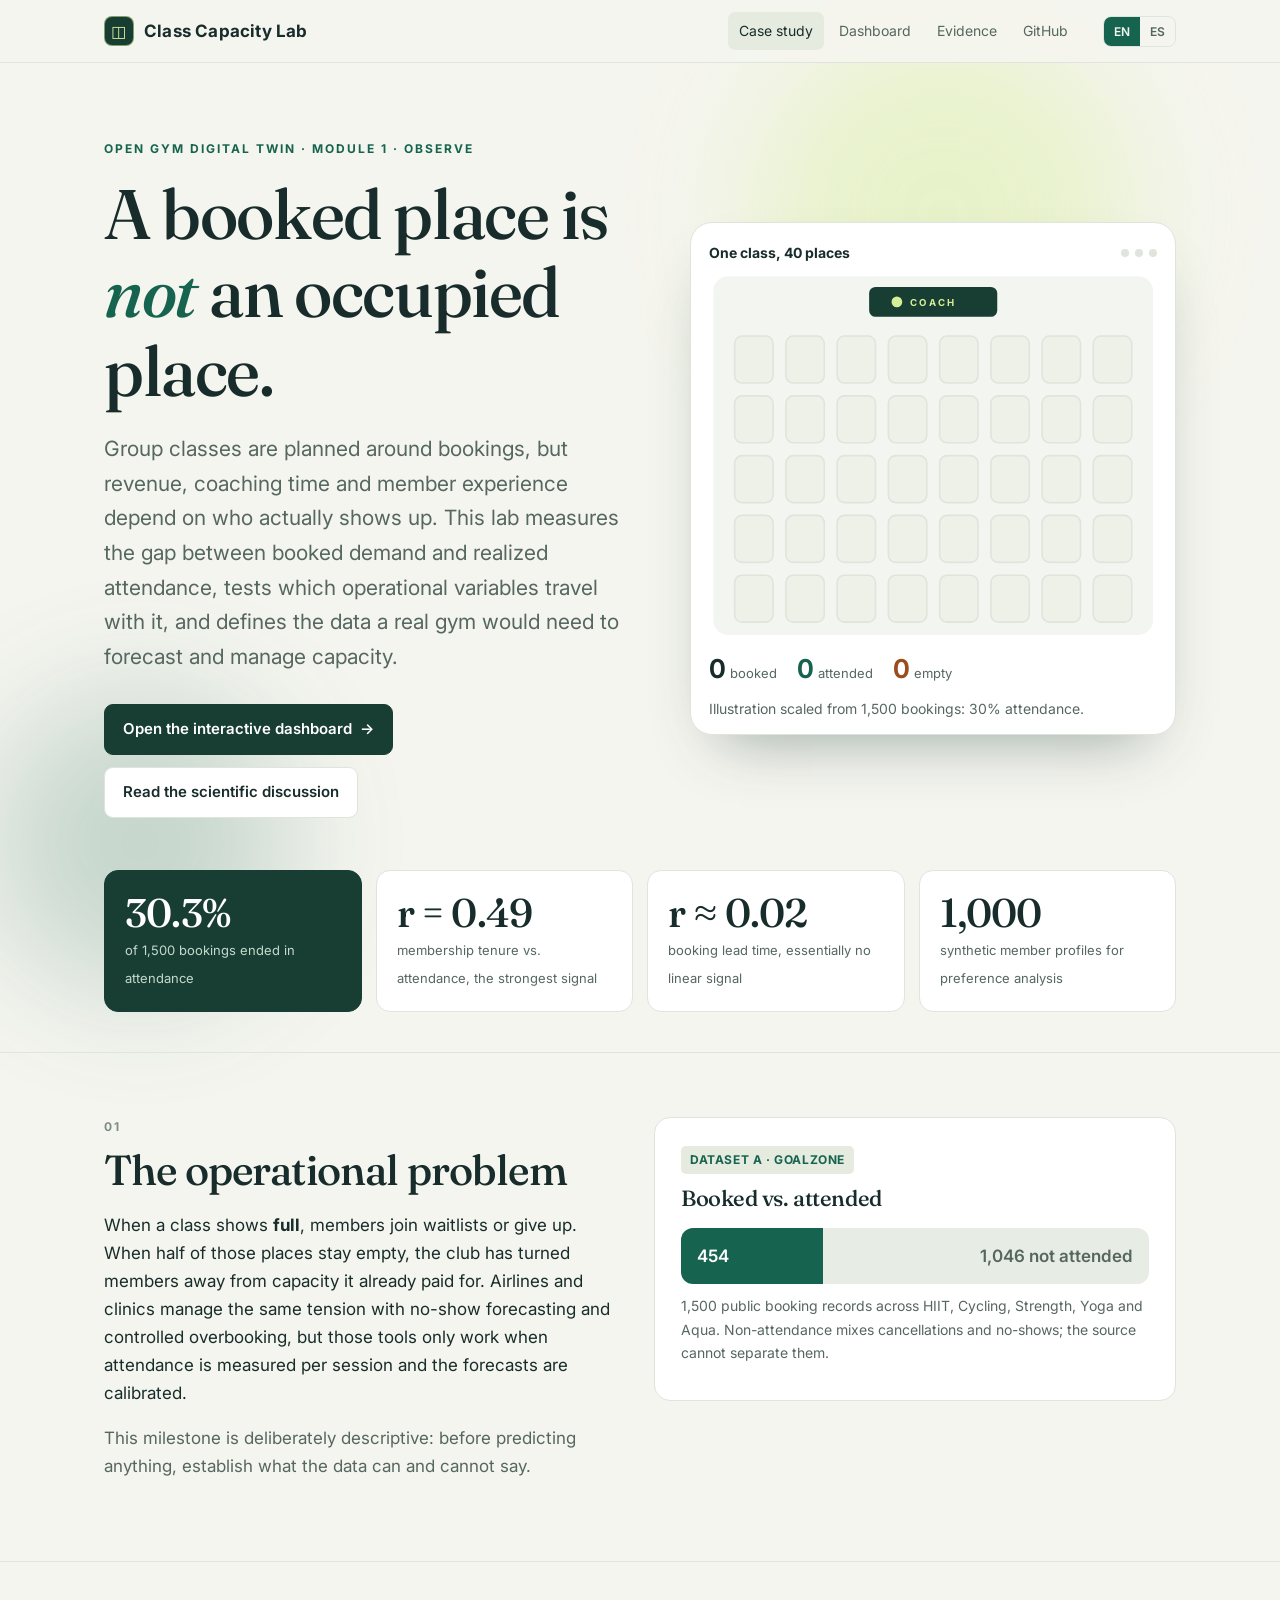
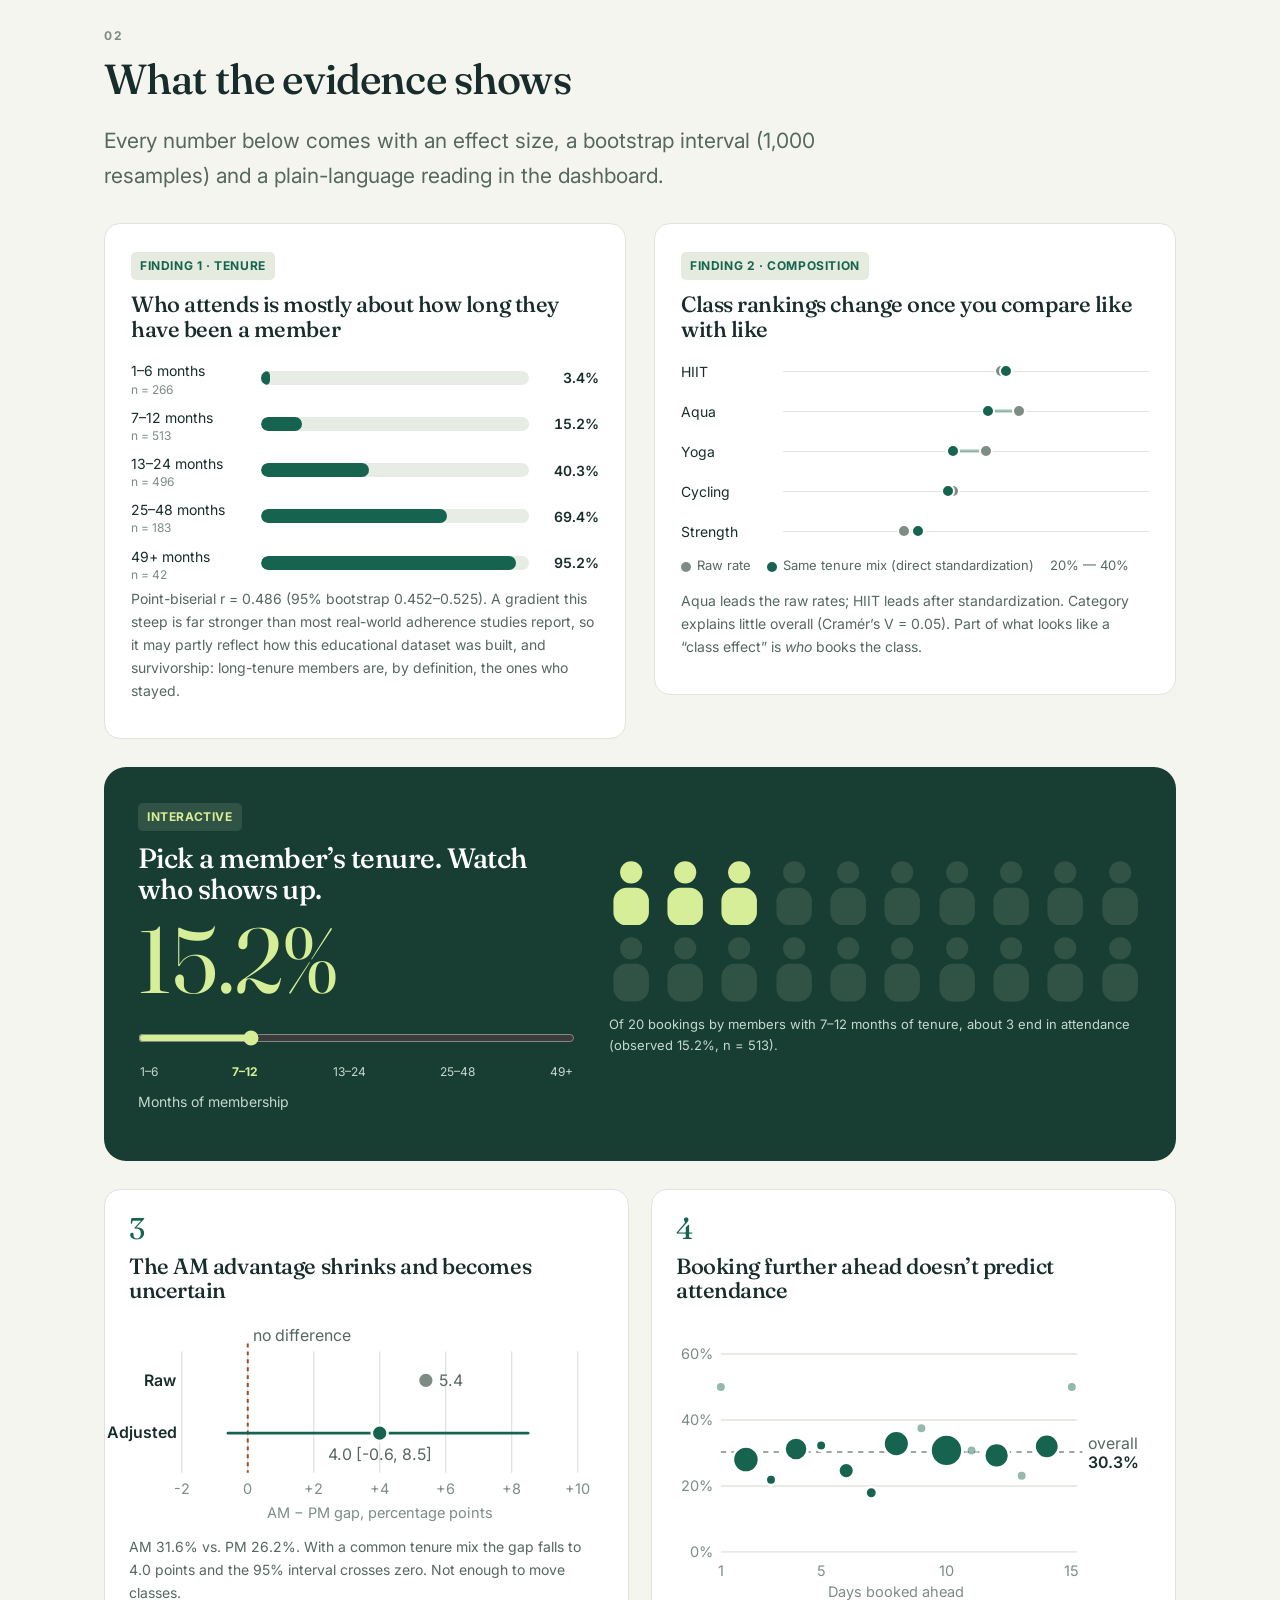
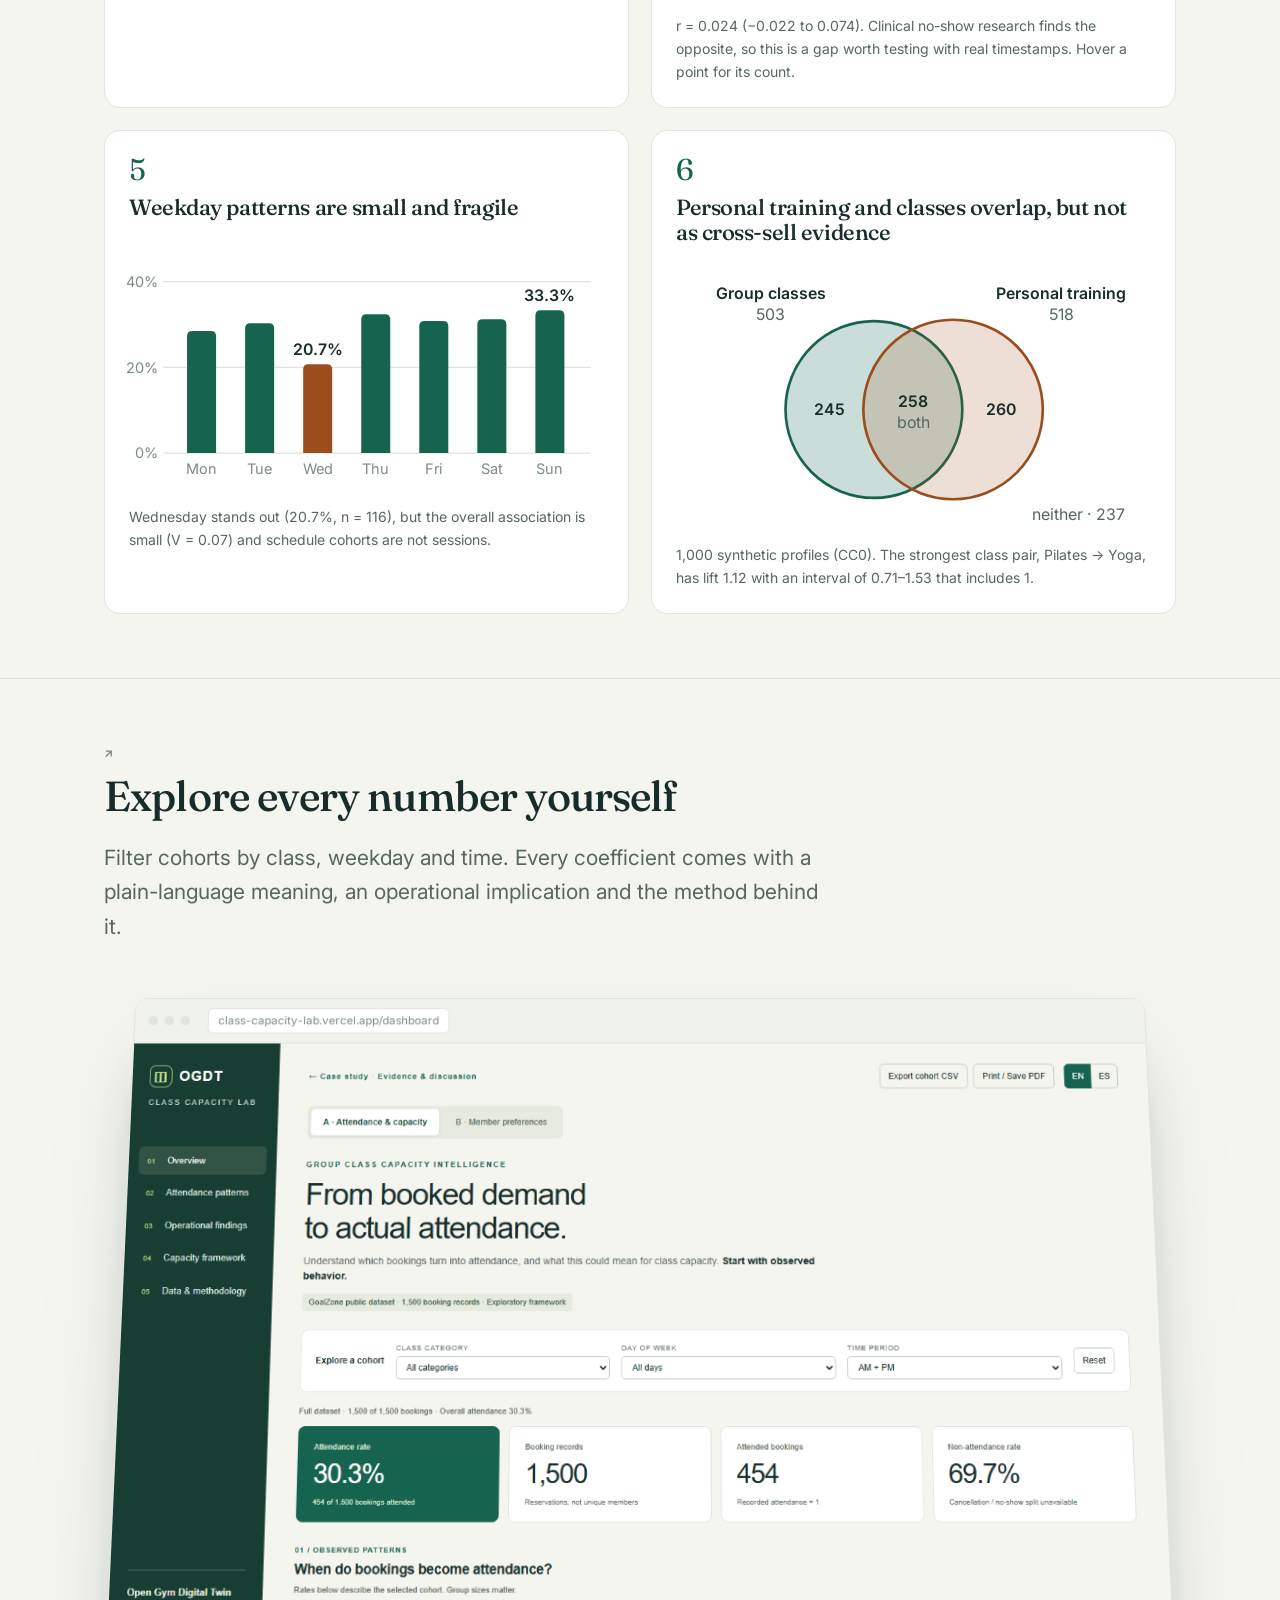
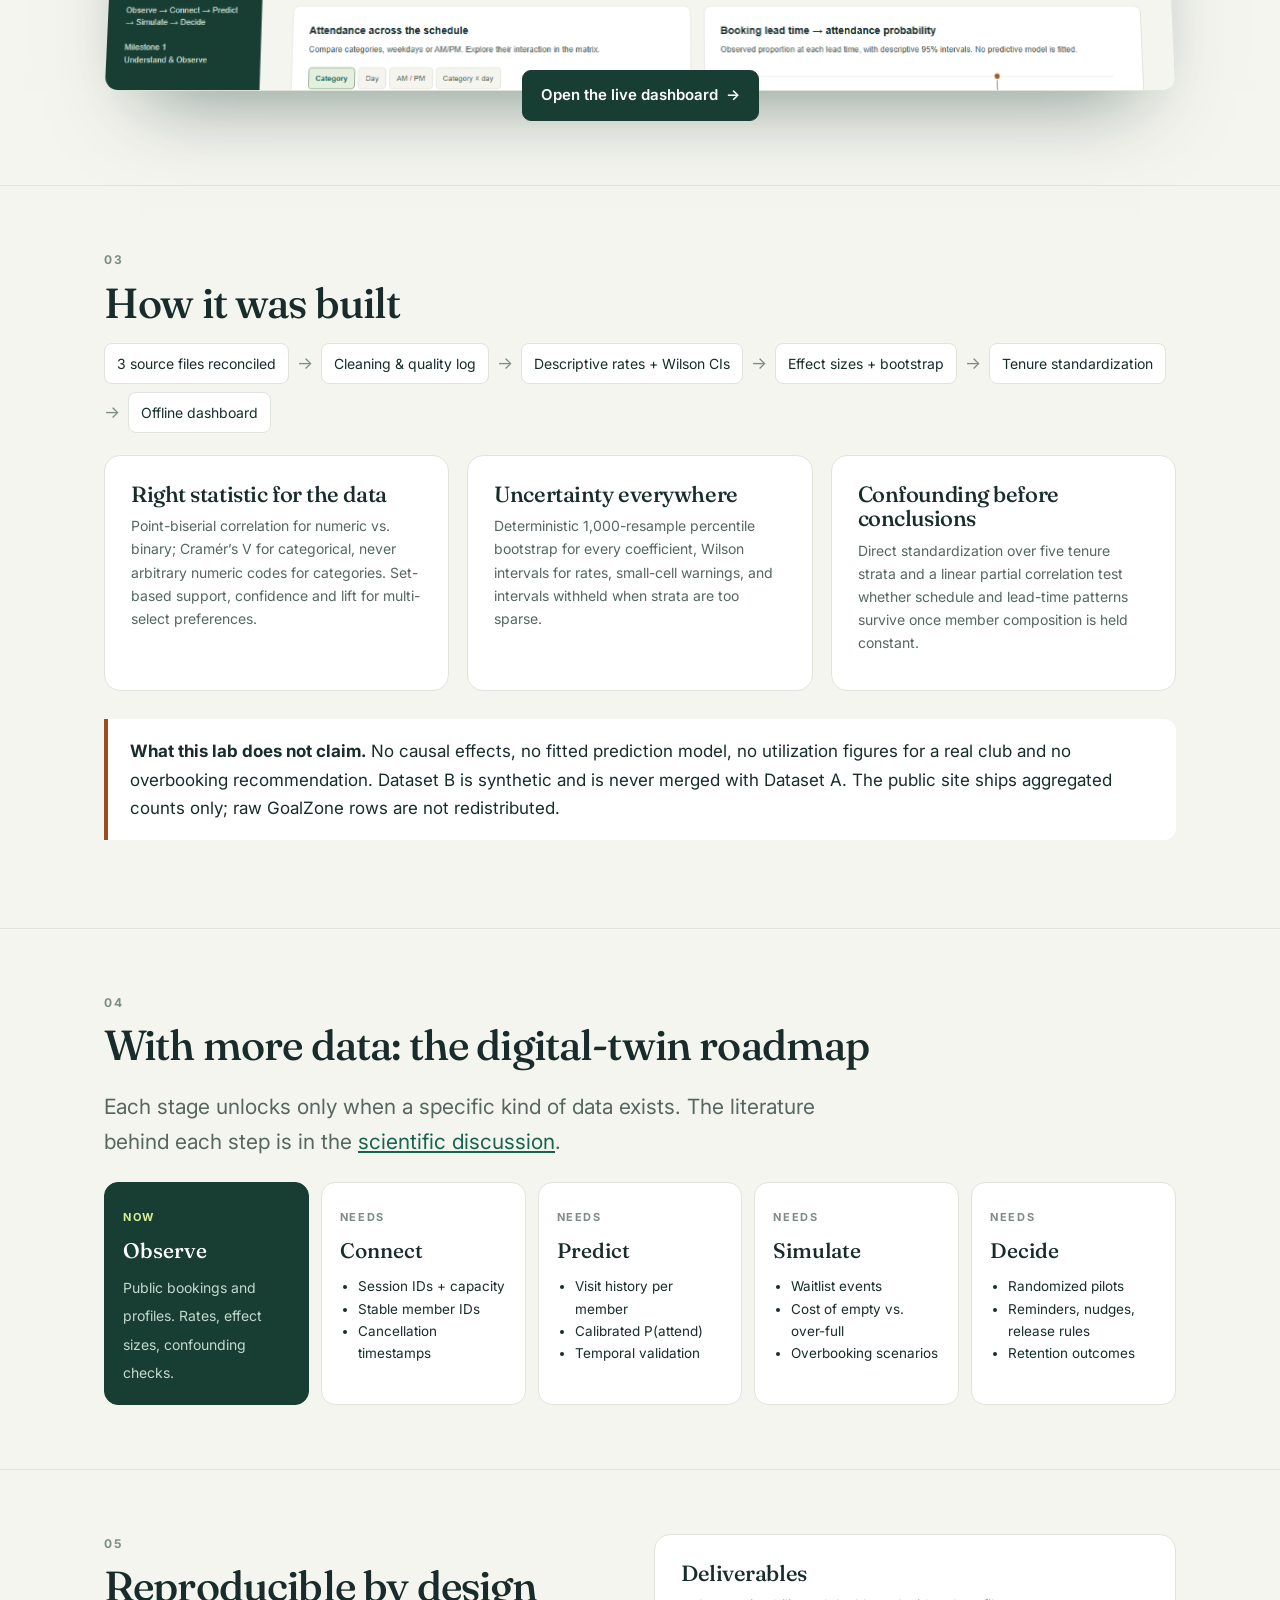
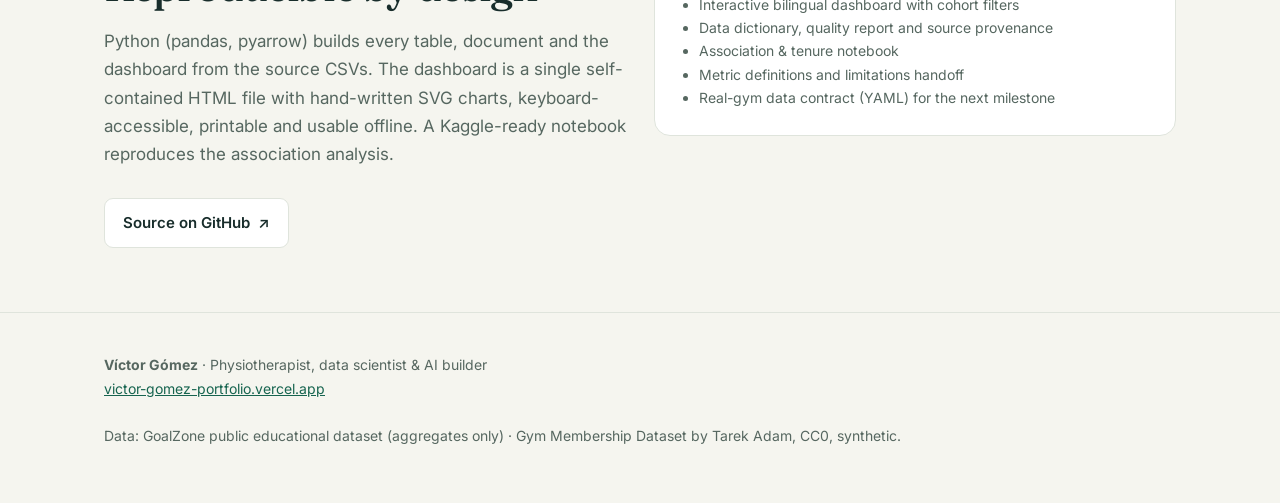
==== commit 53965586: "Add animated studio, interactive charts and evidence figures Case study: animated 40-place class ill" ====
--- a/site/index.html
+++ b/site/index.html
@@ -16,9 +16,11 @@
 <link rel="preconnect" href="https://fonts.googleapis.com"><link rel="preconnect" href="https://fonts.gstatic.com" crossorigin>
 <link href="https://fonts.googleapis.com/css2?family=Fraunces:ital,opsz,wght@0,9..144,400..600;1,9..144,400..600&family=Inter:wght@400;500;600;700&display=swap" rel="stylesheet">
 <link rel="stylesheet" href="assets/site.css">
+<link rel="stylesheet" href="assets/motion.css">
 <script src="assets/lang.js"></script>
 </head>
 <body>
+<div class="progress" aria-hidden="true"></div>
 <header class="topbar">
   <div class="wrap">
     <a class="brand" href="index.html" data-keep-lang><span class="brand-mark" aria-hidden="true">◫</span>Class Capacity Lab</a>
@@ -37,6 +39,9 @@
 
 <main>
 <div class="wrap hero">
+  <div class="blob b1" aria-hidden="true"></div><div class="blob b2" aria-hidden="true"></div>
+  <div class="hero-grid">
+  <div>
   <div class="eyebrow"><span data-l="en">Open Gym Digital Twin · Module 1 · Observe</span><span data-l="es">Gemelo Digital de Gimnasio · Módulo 1 · Observar</span></div>
   <h1 data-l="en">A booked place is <em>not</em> an occupied place.</h1>
   <h1 data-l="es">Una plaza reservada <em>no</em> es una plaza ocupada.</h1>
@@ -46,18 +51,30 @@
     <a class="btn primary" href="dashboard.html" data-keep-lang><span data-l="en">Open the interactive dashboard</span><span data-l="es">Abrir el dashboard interactivo</span> →</a>
     <a class="btn" href="evidence.html" data-keep-lang><span data-l="en">Read the scientific discussion</span><span data-l="es">Leer la discusión científica</span></a>
   </div>
+  </div>
+  <figure class="studio" style="margin:0">
+    <div class="studio-head"><b><span data-l="en">One class, 40 places</span><span data-l="es">Una clase, 40 plazas</span></b><span class="phase" aria-hidden="true"><i></i><i></i><i></i></span></div>
+    <svg id="studio-svg" viewBox="0 0 420 344" role="img" aria-label="Illustration: 40 booked places, of which 12 are attended and 28 stay empty, matching the 30% attendance rate."></svg>
+    <div class="studio-count" aria-live="off">
+      <span><strong id="c-booked">40</strong><span data-l="en">booked</span><span data-l="es">reservadas</span></span>
+      <span class="att"><strong id="c-att">12</strong><span data-l="en">attended</span><span data-l="es">asistieron</span></span>
+      <span class="emp"><strong id="c-empty">28</strong><span data-l="en">empty</span><span data-l="es">vacías</span></span>
+    </div>
+    <figcaption class="small muted" style="margin-top:6px"><span data-l="en">Illustration scaled from 1,500 bookings: 30% attendance.</span><span data-l="es">Ilustración a escala de 1.500 reservas: 30% de asistencia.</span></figcaption>
+  </figure>
+  </div>
   <div class="kpis">
-    <div class="kpi dark"><b>30.3%</b><span data-l="en">of 1,500 bookings ended in attendance</span><span data-l="es">de 1.500 reservas terminó en asistencia</span></div>
-    <div class="kpi"><b>r = 0.49</b><span data-l="en">membership tenure vs. attendance, the strongest signal</span><span data-l="es">antigüedad vs. asistencia, la señal más fuerte</span></div>
-    <div class="kpi"><b>r ≈ 0.02</b><span data-l="en">booking lead time, essentially no linear signal</span><span data-l="es">anticipación de la reserva, sin señal lineal</span></div>
-    <div class="kpi"><b>1,000</b><span data-l="en">synthetic member profiles for preference analysis</span><span data-l="es">perfiles sintéticos para analizar preferencias</span></div>
+    <div class="kpi dark reveal"><b data-count="30.3" data-dec="1" data-suf="%">30.3%</b><span data-l="en">of 1,500 bookings ended in attendance</span><span data-l="es">de 1.500 reservas terminó en asistencia</span></div>
+    <div class="kpi reveal d1"><b data-count="0.49" data-dec="2" data-pre="r = ">r = 0.49</b><span data-l="en">membership tenure vs. attendance, the strongest signal</span><span data-l="es">antigüedad vs. asistencia, la señal más fuerte</span></div>
+    <div class="kpi reveal d2"><b data-count="0.02" data-dec="2" data-pre="r ≈ ">r ≈ 0.02</b><span data-l="en">booking lead time, essentially no linear signal</span><span data-l="es">anticipación de la reserva, sin señal lineal</span></div>
+    <div class="kpi reveal d3"><b data-count="1000">1,000</b><span data-l="en">synthetic member profiles for preference analysis</span><span data-l="es">perfiles sintéticos para analizar preferencias</span></div>
   </div>
 </div>
 
 <section id="problem">
   <div class="wrap grid-2">
     <div>
-      <div class="section-num">01</div>
+      <div class="section-num reveal">01</div>
       <h2 data-l="en">The operational problem</h2>
       <h2 data-l="es">El problema operativo</h2>
       <p data-l="en">When a class shows <strong>full</strong>, members join waitlists or give up. When half of those places stay empty, the club has turned members away from capacity it already paid for. Airlines and clinics manage the same tension with no-show forecasting and controlled overbooking, but those tools only work when attendance is measured per session and the forecasts are calibrated.</p>
@@ -80,7 +97,7 @@
 
 <section id="findings">
   <div class="wrap">
-    <div class="section-num">02</div>
+    <div class="section-num reveal">02</div>
     <h2 data-l="en">What the evidence shows</h2>
     <h2 data-l="es">Lo que muestra la evidencia</h2>
     <p class="lead" data-l="en">Every number below comes with an effect size, a bootstrap interval (1,000 resamples) and a plain-language reading in the dashboard.</p>
@@ -91,7 +108,7 @@
         <span class="tag" data-l="en">Finding 1 · Tenure</span><span class="tag" data-l="es">Hallazgo 1 · Antigüedad</span>
         <h3 style="margin-top:12px" data-l="en">Who attends is mostly about how long they have been a member</h3>
         <h3 style="margin-top:12px" data-l="es">Quién asiste depende sobre todo de cuánto tiempo lleva como socio</h3>
-        <div class="bars" role="img" aria-label="Attendance by tenure band: 1–6 months 3.4%, 7–12 months 15.2%, 13–24 months 40.3%, 25–48 months 69.4%, 49+ months 95.2%">
+        <div class="bars anim-bars" role="img" aria-label="Attendance by tenure band: 1–6 months 3.4%, 7–12 months 15.2%, 13–24 months 40.3%, 25–48 months 69.4%, 49+ months 95.2%">
           <div class="bar-row"><span><span data-l="en">1–6 months</span><span data-l="es">1–6 meses</span><span class="bar-n">n = 266</span></span><div class="bar-track"><div class="bar-fill" style="width:3.4%"></div></div><span class="bar-val">3.4%</span></div>
           <div class="bar-row"><span><span data-l="en">7–12 months</span><span data-l="es">7–12 meses</span><span class="bar-n">n = 513</span></span><div class="bar-track"><div class="bar-fill" style="width:15.2%"></div></div><span class="bar-val">15.2%</span></div>
           <div class="bar-row"><span><span data-l="en">13–24 months</span><span data-l="es">13–24 meses</span><span class="bar-n">n = 496</span></span><div class="bar-track"><div class="bar-fill" style="width:40.3%"></div></div><span class="bar-val">40.3%</span></div>
@@ -107,11 +124,11 @@
         <h3 style="margin-top:12px" data-l="en">Class rankings change once you compare like with like</h3>
         <h3 style="margin-top:12px" data-l="es">El ranking de clases cambia al comparar grupos equivalentes</h3>
         <div class="dumbbell" role="img" aria-label="Raw vs tenure-standardized attendance by category. HIIT 31.9 to 32.2, Aqua 32.9 to 31.2, Yoga 31.1 to 29.3, Cycling 29.3 to 29.0, Strength 26.6 to 27.4 percent">
-          <div class="db-row"><span>HIIT</span><div class="db-track"><div class="db-line" style="left:59.5%;width:1.5%"></div><div class="db-dot raw" style="left:59.5%"></div><div class="db-dot adj" style="left:61%"></div></div></div>
-          <div class="db-row"><span>Aqua</span><div class="db-track"><div class="db-line" style="left:56%;width:8.5%"></div><div class="db-dot raw" style="left:64.5%"></div><div class="db-dot adj" style="left:56%"></div></div></div>
-          <div class="db-row"><span>Yoga</span><div class="db-track"><div class="db-line" style="left:46.5%;width:9%"></div><div class="db-dot raw" style="left:55.5%"></div><div class="db-dot adj" style="left:46.5%"></div></div></div>
-          <div class="db-row"><span data-l="en">Cycling</span><span data-l="es">Ciclismo</span><div class="db-track"><div class="db-line" style="left:45%;width:1.5%"></div><div class="db-dot raw" style="left:46.5%"></div><div class="db-dot adj" style="left:45%"></div></div></div>
-          <div class="db-row"><span data-l="en">Strength</span><span data-l="es">Fuerza</span><div class="db-track"><div class="db-line" style="left:33%;width:4%"></div><div class="db-dot raw" style="left:33%"></div><div class="db-dot adj" style="left:37%"></div></div></div>
+          <div class="db-row"><span>HIIT</span><div class="db-track"><div class="db-line" style="left:59.5%;width:1.5%"></div><div class="db-dot raw" style="left:59.5%"></div><div class="db-dot adj" style="left:61%" data-from="59.5%" data-to="61%"></div></div></div>
+          <div class="db-row"><span>Aqua</span><div class="db-track"><div class="db-line" style="left:56%;width:8.5%"></div><div class="db-dot raw" style="left:64.5%"></div><div class="db-dot adj" style="left:56%" data-from="64.5%" data-to="56%"></div></div></div>
+          <div class="db-row"><span>Yoga</span><div class="db-track"><div class="db-line" style="left:46.5%;width:9%"></div><div class="db-dot raw" style="left:55.5%"></div><div class="db-dot adj" style="left:46.5%" data-from="55.5%" data-to="46.5%"></div></div></div>
+          <div class="db-row"><span data-l="en">Cycling</span><span data-l="es">Ciclismo</span><div class="db-track"><div class="db-line" style="left:45%;width:1.5%"></div><div class="db-dot raw" style="left:46.5%"></div><div class="db-dot adj" style="left:45%" data-from="46.5%" data-to="45%"></div></div></div>
+          <div class="db-row"><span data-l="en">Strength</span><span data-l="es">Fuerza</span><div class="db-track"><div class="db-line" style="left:33%;width:4%"></div><div class="db-dot raw" style="left:33%"></div><div class="db-dot adj" style="left:37%" data-from="33%" data-to="37%"></div></div></div>
         </div>
         <div class="legend"><span><i style="background:var(--soft)"></i><span data-l="en">Raw rate</span><span data-l="es">Tasa bruta</span></span><span><i style="background:var(--green)"></i><span data-l="en">Same tenure mix (direct standardization)</span><span data-l="es">Misma mezcla de antigüedad (estandarización directa)</span></span><span>20% — 40%</span></div>
         <p class="small muted" style="margin-top:12px" data-l="en">Aqua leads the raw rates; HIIT leads after standardization. Category explains little overall (Cramér’s V = 0.05). Part of what looks like a “class effect” is <em>who</em> books the class.</p>
@@ -119,38 +136,77 @@
       </div>
     </div>
 
-    <div class="card" style="margin-top:28px">
-      <div class="finding">
+    <div class="explorer reveal" id="explorer">
+      <div>
+        <span class="tag" style="background:#315345;color:#d6ee98" data-l="en">Interactive</span><span class="tag" style="background:#315345;color:#d6ee98" data-l="es">Interactivo</span>
+        <h3 style="margin-top:12px;font-size:28px" data-l="en">Pick a member’s tenure. Watch who shows up.</h3>
+        <h3 style="margin-top:12px;font-size:28px" data-l="es">Elige la antigüedad del socio. Mira quién llega.</h3>
+        <div class="big" aria-live="polite">3.4%</div>
+        <input type="range" min="0" max="4" step="1" value="0" aria-label="Membership tenure band / Banda de antigüedad">
+        <div class="ticks">
+          <button type="button">1–6</button><button type="button">7–12</button><button type="button">13–24</button><button type="button">25–48</button><button type="button">49+</button>
+        </div>
+        <p class="small soft" style="margin-top:6px" data-l="en">Months of membership</p><p class="small soft" style="margin-top:6px" data-l="es">Meses de membresía</p>
+      </div>
+      <div>
+        <div class="crowd" aria-hidden="true"></div>
+        <p class="crowd-cap"></p>
+      </div>
+    </div>
+
+    <div class="viz-grid">
+      <div class="viz-card reveal">
         <div class="n">3</div>
-        <div><h3 data-l="en">The AM advantage shrinks and becomes uncertain</h3><h3 data-l="es">La ventaja de la mañana se reduce y se vuelve incierta</h3>
-        <p class="muted" data-l="en">AM 31.6% vs. PM 26.2%: a 5.4-point gap. With a common tenure mix it falls to 4.0 points, and the 95% interval (−0.6 to 8.5) includes zero. Not enough to move classes.</p>
-        <p class="muted" data-l="es">AM 31,6% vs. PM 26,2%: una brecha de 5,4 puntos. Con una mezcla común de antigüedad baja a 4,0 puntos, y el intervalo del 95% (−0,6 a 8,5) incluye el cero. No alcanza para mover clases de horario.</p></div>
-      </div>
-      <div class="finding">
+        <h3 data-l="en">The AM advantage shrinks and becomes uncertain</h3><h3 data-l="es">La ventaja de la mañana se reduce y se vuelve incierta</h3>
+        <div class="viz" data-chart="ampm"></div>
+        <p class="small muted" data-l="en">AM 31.6% vs. PM 26.2%. With a common tenure mix the gap falls to 4.0 points and the 95% interval crosses zero. Not enough to move classes.</p>
+        <p class="small muted" data-l="es">AM 31,6% vs. PM 26,2%. Con una mezcla común de antigüedad la brecha baja a 4,0 puntos y el intervalo del 95% cruza el cero. No alcanza para mover clases.</p>
+      </div>
+      <div class="viz-card reveal d1">
         <div class="n">4</div>
-        <div><h3 data-l="en">Booking further ahead does not predict attendance here</h3><h3 data-l="es">Reservar con más anticipación no predice asistencia aquí</h3>
-        <p class="muted" data-l="en">r = 0.024 (−0.022 to 0.074), and 0.026 after adjusting for tenure. This contrasts with clinical no-show research, where long lead time is one of the most consistent risk factors, a gap worth testing with real timestamps.</p>
-        <p class="muted" data-l="es">r = 0,024 (−0,022 a 0,074), y 0,026 tras ajustar por antigüedad. Esto contrasta con la investigación clínica de no-shows, donde la anticipación larga es uno de los factores de riesgo más consistentes: una diferencia que vale la pena probar con marcas de tiempo reales.</p></div>
-      </div>
-      <div class="finding">
+        <h3 data-l="en">Booking further ahead doesn’t predict attendance</h3><h3 data-l="es">Reservar con más anticipación no predice asistencia</h3>
+        <div class="viz" data-chart="leadTime"></div>
+        <p class="small muted" data-l="en">r = 0.024 (−0.022 to 0.074). Clinical no-show research finds the opposite, so this is a gap worth testing with real timestamps. Hover a point for its count.</p>
+        <p class="small muted" data-l="es">r = 0,024 (−0,022 a 0,074). La investigación clínica de no-shows encuentra lo contrario: una diferencia que vale la pena probar con marcas de tiempo reales. Pasa el cursor por un punto para ver su conteo.</p>
+      </div>
+      <div class="viz-card reveal">
         <div class="n">5</div>
-        <div><h3 data-l="en">Weekday patterns are small and fragile</h3><h3 data-l="es">Los patrones por día son pequeños y frágiles</h3>
-        <p class="muted" data-l="en">Sunday 33.3% (n = 213) vs. Wednesday 20.7% (n = 116); overall V = 0.07. Schedule cohorts are not sessions, so a timetable change needs repeated-session data first.</p>
-        <p class="muted" data-l="es">Domingo 33,3% (n = 213) vs. miércoles 20,7% (n = 116); V global = 0,07. Las cohortes de horario no son sesiones, así que un cambio de horario requiere antes datos de sesiones repetidas.</p></div>
-      </div>
-      <div class="finding">
+        <h3 data-l="en">Weekday patterns are small and fragile</h3><h3 data-l="es">Los patrones por día son pequeños y frágiles</h3>
+        <div class="viz" data-chart="weekday"></div>
+        <p class="small muted" data-l="en">Wednesday stands out (20.7%, n = 116), but the overall association is small (V = 0.07) and schedule cohorts are not sessions.</p>
+        <p class="small muted" data-l="es">El miércoles destaca (20,7%, n = 116), pero la asociación global es pequeña (V = 0,07) y las cohortes de horario no son sesiones.</p>
+      </div>
+      <div class="viz-card reveal d1">
         <div class="n">6</div>
-        <div><h3 data-l="en">Member preferences: overlap, not proof of cross-sell</h3><h3 data-l="es">Preferencias de socios: superposición, no prueba de venta cruzada</h3>
-        <p class="muted" data-l="en">In 1,000 synthetic profiles (Dataset B, CC0), 503 report group classes, 518 personal training and 258 both. The strongest class pair, Pilates → Yoga, has lift 1.12 with an interval of 0.71–1.53 that includes 1: no reliable co-preference.</p>
-        <p class="muted" data-l="es">En 1.000 perfiles sintéticos (Dataset B, CC0), 503 reportan clases grupales, 518 entrenamiento personal y 258 ambos. El par más fuerte, Pilates → Yoga, tiene un lift de 1,12 con intervalo 0,71–1,53 que incluye el 1: no hay co-preferencia fiable.</p></div>
-      </div>
+        <h3 data-l="en">Personal training and classes overlap, but not as cross-sell evidence</h3><h3 data-l="es">El PT y las clases se superponen, pero no prueban venta cruzada</h3>
+        <div class="viz" data-chart="venn"></div>
+        <p class="small muted" data-l="en">1,000 synthetic profiles (CC0). The strongest class pair, Pilates → Yoga, has lift 1.12 with an interval of 0.71–1.53 that includes 1.</p>
+        <p class="small muted" data-l="es">1.000 perfiles sintéticos (CC0). El par de clases más fuerte, Pilates → Yoga, tiene lift 1,12 con intervalo 0,71–1,53 que incluye el 1.</p>
+      </div>
+    </div>
+  </div>
+</section>
+
+<section id="explore">
+  <div class="wrap">
+    <div class="section-num reveal">↗</div>
+    <h2 class="reveal" data-l="en">Explore every number yourself</h2>
+    <h2 class="reveal" data-l="es">Explora cada número por tu cuenta</h2>
+    <p class="lead reveal" data-l="en">Filter cohorts by class, weekday and time. Every coefficient comes with a plain-language meaning, an operational implication and the method behind it.</p>
+    <p class="lead reveal" data-l="es">Filtra cohortes por clase, día y franja. Cada coeficiente viene con su significado en lenguaje simple, su implicación operativa y el método detrás.</p>
+    <div class="mock reveal">
+      <a class="browser" href="dashboard.html" data-keep-lang aria-label="Open the interactive dashboard">
+        <div class="browser-bar"><i></i><i></i><i></i><span>class-capacity-lab.vercel.app/dashboard</span></div>
+        <img data-l="en" src="assets/dashboard.png" width="1440" height="900" alt="Class Capacity Lab dashboard: 30.3% attendance rate, cohort filters and charts" loading="lazy"><img data-l="es" src="assets/dashboard-es.png" width="1440" height="900" alt="Dashboard de Class Capacity Lab: tasa de asistencia del 30,3%, filtros de cohorte y gráficos" loading="lazy">
+      </a>
+      <div class="mock-cta"><a class="btn primary" href="dashboard.html" data-keep-lang><span data-l="en">Open the live dashboard</span><span data-l="es">Abrir el dashboard en vivo</span> →</a></div>
     </div>
   </div>
 </section>
 
 <section id="method">
   <div class="wrap">
-    <div class="section-num">03</div>
+    <div class="section-num reveal">03</div>
     <h2 data-l="en">How it was built</h2>
     <h2 data-l="es">Cómo se construyó</h2>
     <div class="pipeline" aria-label="Pipeline">
@@ -182,12 +238,12 @@
 
 <section id="roadmap">
   <div class="wrap">
-    <div class="section-num">04</div>
+    <div class="section-num reveal">04</div>
     <h2 data-l="en">With more data: the digital-twin roadmap</h2>
     <h2 data-l="es">Con más datos: la hoja de ruta del gemelo digital</h2>
     <p class="lead" data-l="en">Each stage unlocks only when a specific kind of data exists. The literature behind each step is in the <a href="evidence.html#agenda" data-keep-lang>scientific discussion</a>.</p>
     <p class="lead" data-l="es">Cada etapa se desbloquea solo cuando existe un tipo de dato concreto. La literatura detrás de cada paso está en la <a href="evidence.html#agenda" data-keep-lang>discusión científica</a>.</p>
-    <div class="steps">
+    <div class="steps stagger">
       <div class="step done"><span class="k" data-l="en">NOW</span><span class="k" data-l="es">AHORA</span><b data-l="en">Observe</b><b data-l="es">Observar</b>
         <span class="small muted" data-l="en">Public bookings and profiles. Rates, effect sizes, confounding checks.</span><span class="small muted" data-l="es">Reservas y perfiles públicos. Tasas, tamaños del efecto, control de confusión.</span></div>
       <div class="step"><span class="k" data-l="en">NEEDS</span><span class="k" data-l="es">REQUIERE</span><b data-l="en">Connect</b><b data-l="es">Conectar</b>
@@ -205,7 +261,7 @@
 <section id="stack">
   <div class="wrap grid-2">
     <div>
-      <div class="section-num">05</div>
+      <div class="section-num reveal">05</div>
       <h2 data-l="en">Reproducible by design</h2>
       <h2 data-l="es">Reproducible por diseño</h2>
       <p class="muted" data-l="en">Python (pandas, pyarrow) builds every table, document and the dashboard from the source CSVs. The dashboard is a single self-contained HTML file with hand-written SVG charts, keyboard-accessible, printable and usable offline. A Kaggle-ready notebook reproduces the association analysis.</p>
@@ -232,5 +288,6 @@
     <div class="small"><span data-l="en">Data: GoalZone public educational dataset (aggregates only) · Gym Membership Dataset by Tarek Adam, CC0, synthetic.</span><span data-l="es">Datos: dataset educativo público GoalZone (solo agregados) · Gym Membership Dataset de Tarek Adam, CC0, sintético.</span></div>
   </div>
 </footer>
+<script src="assets/motion.js" defer></script>
 </body>
 </html>
--- a/site/assets/motion.css
+++ b/site/assets/motion.css
@@ -0,0 +1,153 @@
+/* Motion and visual layer for the narrative pages. Everything degrades to a static,
+   fully readable page under prefers-reduced-motion or without JavaScript. */
+.progress{position:fixed;top:0;left:0;height:3px;width:100%;transform-origin:0 50%;transform:scaleX(0);background:linear-gradient(90deg,var(--green),var(--lime));z-index:30}
+.hero{position:relative}
+.hero-grid{display:grid;grid-template-columns:1.05fr .95fr;gap:48px;align-items:center}
+.blob{position:absolute;border-radius:50%;filter:blur(64px);opacity:.42;z-index:-1;pointer-events:none;animation:drift 18s ease-in-out infinite alternate}
+.blob.b1{width:380px;height:380px;background:var(--lime);top:-40px;right:6%}
+.blob.b2{width:300px;height:300px;background:color-mix(in srgb,var(--green) 50%,transparent);bottom:60px;left:-90px;animation-duration:24s}
+@keyframes drift{from{transform:translate(0,0) scale(1)}to{transform:translate(-40px,30px) scale(1.12)}}
+main{position:relative;isolation:isolate}
+
+/* Studio illustration */
+.studio{background:var(--card);border:1px solid var(--line);border-radius:22px;padding:18px 18px 14px;box-shadow:0 30px 60px -30px color-mix(in srgb,var(--deep) 45%,transparent)}
+.studio svg{display:block;width:100%;height:auto}
+.studio-head{display:flex;justify-content:space-between;align-items:center;gap:10px;font-size:13px;color:var(--muted);margin-bottom:8px}
+.studio-head b{font-size:14px;color:var(--ink)}
+.studio-count{display:flex;gap:20px;align-items:baseline;margin-top:8px;font-size:13px;color:var(--muted);flex-wrap:wrap}
+.studio-count strong{font-size:26px;color:var(--ink);font-variant-numeric:tabular-nums;font-weight:700;margin-right:4px}
+.studio-count .att strong{color:var(--green)}
+.studio-count .emp strong{color:var(--orange)}
+.phase{display:inline-flex;gap:6px}
+.phase i{width:8px;height:8px;border-radius:50%;background:var(--line);transition:background .3s}
+.phase i.on{background:var(--green)}
+.studio-floor{fill:color-mix(in srgb,var(--chip) 45%,var(--card))}
+.stage{fill:var(--deep)}
+.stage-text{fill:var(--lime);font:700 9px var(--sans);letter-spacing:2px}
+.coach{fill:var(--lime)}
+.mat{fill:color-mix(in srgb,var(--chip) 70%,var(--card));stroke:var(--line);stroke-width:1.5;transition:fill .5s,stroke .5s}
+.mat.booked{fill:color-mix(in srgb,var(--lime) 60%,var(--card));stroke:color-mix(in srgb,var(--green) 50%,transparent)}
+.mat.empty{fill:transparent;stroke:color-mix(in srgb,var(--orange) 60%,transparent);stroke-dasharray:4 3}
+.person{fill:var(--green);transform-box:fill-box;transform-origin:50% 100%;transform:scale(0);opacity:0;transition:transform .45s cubic-bezier(.3,1.6,.5,1),opacity .3s}
+.person.in{transform:scale(1);opacity:1}
+
+/* Reveal on scroll (only when JS is running: html.js) */
+.js .reveal{opacity:0;transform:translateY(26px);transition:opacity .8s ease,transform .8s cubic-bezier(.2,.7,.2,1)}
+.js .reveal.in{opacity:1;transform:none}
+.js .reveal.d1{transition-delay:.1s}.js .reveal.d2{transition-delay:.2s}.js .reveal.d3{transition-delay:.3s}
+
+/* Animated existing charts */
+.bar-fill{transform-origin:0 50%;transition:transform 1.2s cubic-bezier(.2,.7,.2,1)}
+.js .anim-bars:not(.in) .bar-fill{transform:scaleX(0)}
+.anim-bars .bar-row:nth-child(2) .bar-fill{transition-delay:.12s}.anim-bars .bar-row:nth-child(3) .bar-fill{transition-delay:.24s}
+.anim-bars .bar-row:nth-child(4) .bar-fill{transition-delay:.36s}.anim-bars .bar-row:nth-child(5) .bar-fill{transition-delay:.48s}
+.split-bar .a{transition:max-width 1.4s cubic-bezier(.2,.7,.2,1);max-width:100%}
+.js .split-bar:not(.in) .a{max-width:0;padding:0;overflow:hidden}
+.db-dot.adj{transition:left 1.3s cubic-bezier(.2,.7,.2,1) .3s}
+.db-line{transition:opacity .6s .9s}
+.js .dumbbell:not(.in) .db-line{opacity:0}
+
+/* Mini charts */
+.viz-grid{display:grid;grid-template-columns:1fr 1fr;gap:22px;margin-top:28px}
+.viz-card{background:var(--card);border:1px solid var(--line);border-radius:16px;padding:24px;display:flex;flex-direction:column}
+.viz-card .n{font-family:var(--serif);font-size:30px;color:var(--green);line-height:1}
+.viz-card h3{margin:10px 0 6px}
+.viz-card p{margin:0}
+.viz{margin:16px 0 12px;position:relative}
+.viz svg{display:block;width:100%;height:auto;overflow:visible}
+.ax{stroke:var(--line);stroke-width:1}
+.ax-text{fill:var(--soft);font:11px var(--sans)}
+.lbl{fill:var(--ink);font:600 12px var(--sans)}
+.lbl-m{fill:var(--muted);font:12px var(--sans)}
+.lbl-in{fill:#fff;font:600 12px var(--sans)}
+.mark{fill:var(--green)}
+.mark-alt{fill:var(--orange)}
+.mark-soft{fill:var(--soft)}
+.ring{stroke:var(--card);stroke-width:2}
+.ci{stroke:var(--green);stroke-width:2;stroke-linecap:round}
+.ci.soft{stroke:var(--soft)}
+.zero{stroke:var(--orange);stroke-width:1.5;stroke-dasharray:3 3}
+.ref{stroke:var(--soft);stroke-width:1;stroke-dasharray:4 4}
+.grow{transform-box:fill-box;transform-origin:50% 100%;transition:transform 1s cubic-bezier(.2,.7,.2,1)}
+.js .viz:not(.in) .grow{transform:scaleY(0)}
+.growx{transform-box:fill-box;transform-origin:0 50%;transition:transform 1.1s cubic-bezier(.2,.7,.2,1)}
+.js .viz:not(.in) .growx{transform:scaleX(0)}
+.pop{transform-box:fill-box;transform-origin:50% 50%;transition:transform .6s cubic-bezier(.3,1.6,.5,1),opacity .4s}
+.js .viz:not(.in) .pop{transform:scale(0);opacity:0}
+.fade{transition:opacity .8s .7s}
+.js .viz:not(.in) .fade{opacity:0}
+.hit{fill:transparent;cursor:pointer}
+.tip{position:absolute;pointer-events:none;background:var(--deep);color:#fff;font-size:12.5px;line-height:1.4;padding:8px 10px;border-radius:8px;white-space:nowrap;transform:translate(-50%,calc(-100% - 12px));opacity:0;transition:opacity .15s;z-index:5}
+.tip.on{opacity:1}
+.venn circle{transition:transform 1.2s cubic-bezier(.2,.7,.2,1);transform-box:fill-box}
+.js .viz:not(.in) .venn .c1{transform:translateX(-40px)}
+.js .viz:not(.in) .venn .c2{transform:translateX(40px)}
+
+/* Tenure explorer */
+.explorer{display:grid;grid-template-columns:.9fr 1.1fr;gap:34px;align-items:center;background:var(--deep);color:#fff;border-radius:22px;padding:34px;margin-top:28px}
+.explorer h3{color:#fff}
+.explorer .soft{color:#c4d9cd}
+.explorer .big{font-family:var(--serif);font-size:clamp(56px,8vw,92px);line-height:1;color:#d6ee98;font-variant-numeric:tabular-nums}
+.explorer input[type=range]{width:100%;accent-color:#d6ee98;margin:18px 0 6px;height:28px;cursor:pointer}
+.ticks{display:flex;justify-content:space-between;font-size:12px;color:#c4d9cd;gap:4px}
+.ticks button{background:none;border:0;color:inherit;font:inherit;padding:2px;cursor:pointer}
+.ticks button.on{color:#d6ee98;font-weight:700}
+.crowd{display:grid;grid-template-columns:repeat(10,1fr);gap:10px}
+.crowd svg{width:100%;height:auto;display:block}
+.crowd .p{fill:#315345;transition:fill .35s}
+.crowd .p.on{fill:#d6ee98}
+.crowd-cap{font-size:13px;color:#c4d9cd;margin-top:12px}
+
+/* Dashboard mockup */
+.mock{perspective:1400px;margin-top:30px}
+.browser{border-radius:14px;overflow:hidden;border:1px solid var(--line);background:var(--card);box-shadow:0 40px 80px -40px color-mix(in srgb,var(--deep) 60%,transparent);transform:rotateX(7deg) scale(.97);transition:transform .25s ease-out;display:block;text-decoration:none}
+.browser-bar{display:flex;align-items:center;gap:7px;padding:10px 14px;border-bottom:1px solid var(--line);background:color-mix(in srgb,var(--chip) 60%,var(--card))}
+.browser-bar i{width:10px;height:10px;border-radius:50%;background:var(--line)}
+.browser-bar span{margin-left:12px;font-size:12px;color:var(--soft);background:var(--card);border:1px solid var(--line);border-radius:6px;padding:3px 10px}
+.browser img{display:block;width:100%;height:auto}
+.mock-cta{display:flex;justify-content:center;margin-top:-24px;position:relative}
+
+/* Roadmap */
+.step{transition:transform .3s}
+.step:hover{transform:translateY(-4px)}
+.js .steps.stagger .step{opacity:0;transform:translateY(20px);transition:opacity .6s,transform .6s}
+.js .steps.stagger.in .step{opacity:1;transform:none}
+.steps.stagger.in .step:nth-child(2){transition-delay:.12s}.steps.stagger.in .step:nth-child(3){transition-delay:.24s}
+.steps.stagger.in .step:nth-child(4){transition-delay:.36s}.steps.stagger.in .step:nth-child(5){transition-delay:.48s}
+
+/* Evidence figures */
+.figure{background:var(--card);border:1px solid var(--line);border-radius:16px;padding:24px;margin:28px 0}
+.figure figcaption{font-size:13.5px;color:var(--soft);margin-top:12px}
+.fig-title{font-weight:700;font-size:15px;margin:0 0 4px}
+.fig-sub{font-size:13.5px;color:var(--muted);margin:0}
+.sim-controls{display:grid;grid-template-columns:1fr 1fr;gap:18px;margin:16px 0 6px}
+.sim-controls label{font-size:13.5px;color:var(--muted);display:block}
+.sim-controls output{font-weight:700;color:var(--ink);font-variant-numeric:tabular-nums}
+.sim-controls input{width:100%;accent-color:var(--green);height:26px}
+.sim-stats{display:grid;grid-template-columns:repeat(3,1fr);gap:12px;margin-top:10px}
+.sim-stats div{background:color-mix(in srgb,var(--chip) 60%,var(--card));border-radius:10px;padding:12px}
+.sim-stats b{display:block;font-size:24px;font-variant-numeric:tabular-nums}
+.sim-stats span{font-size:12.5px;color:var(--muted)}
+.stat-cards{display:grid;grid-template-columns:repeat(3,1fr);gap:14px;margin:24px 0}
+.stat-card{background:var(--card);border:1px solid var(--line);border-radius:14px;padding:18px}
+.stat-card b{display:block;font-size:32px;line-height:1.1;color:var(--green);font-variant-numeric:tabular-nums;margin-bottom:6px}
+.stat-card span{font-size:13.5px;color:var(--muted)}
+
+@media (max-width:900px){
+  .hero-grid,.viz-grid,.explorer{grid-template-columns:1fr}
+  .stat-cards{grid-template-columns:1fr}
+}
+@media (max-width:720px){
+  .explorer{padding:24px}
+  .crowd{gap:6px}
+  .sim-controls,.sim-stats{grid-template-columns:1fr}
+  .browser{transform:none}
+  .blob{display:none}
+}
+@media (prefers-reduced-motion:reduce){
+  .js .reveal,.js .anim-bars .bar-fill,.js .split-bar .a,.db-dot.adj,.js .grow,.js .growx,.js .pop,.js .fade,.person,.venn circle,.js .steps.stagger .step,.db-line{transition:none!important;transform:none!important;opacity:1!important;max-width:none!important}
+  .blob{animation:none}
+  .browser{transform:none}
+}
+
+@media print{.js .reveal,.js .anim-bars .bar-fill,.js .grow,.js .growx,.js .pop,.js .fade,.js .steps.stagger .step{opacity:1!important;transform:none!important}.blob,.progress{display:none}}
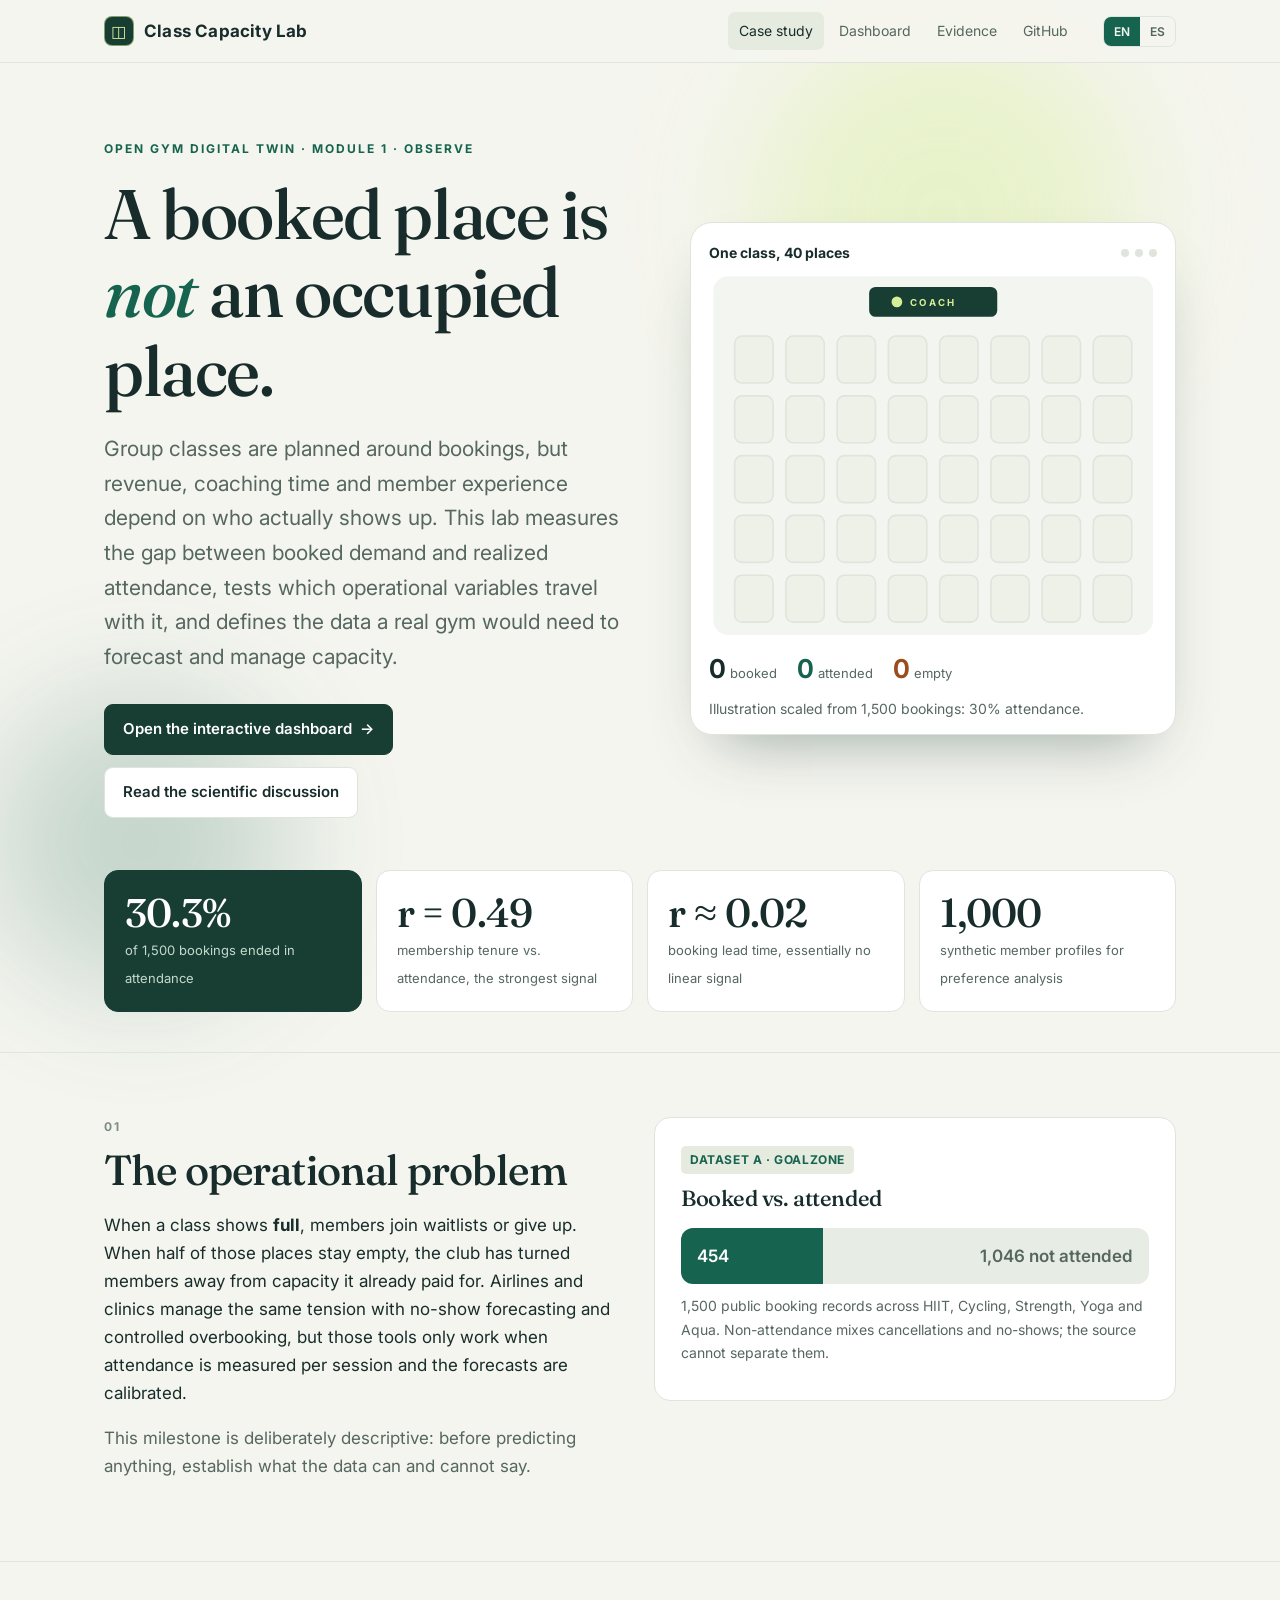
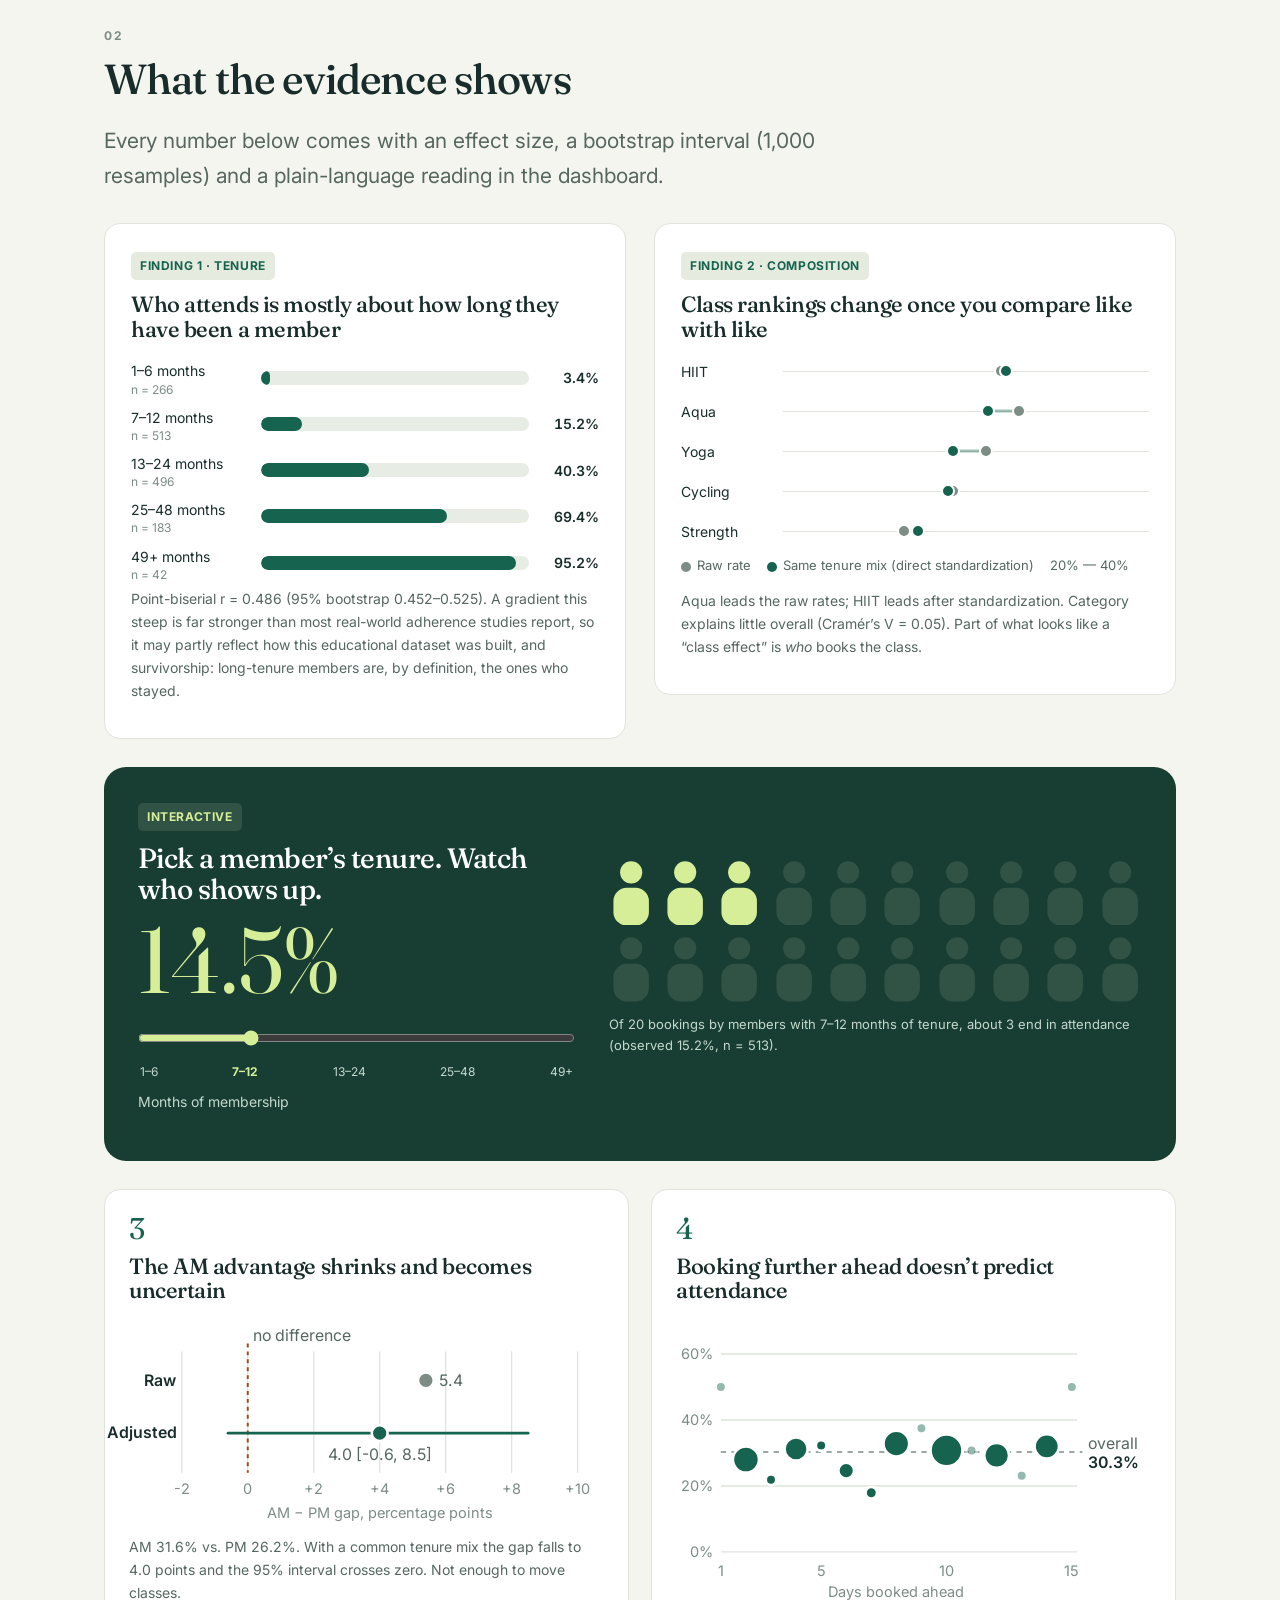
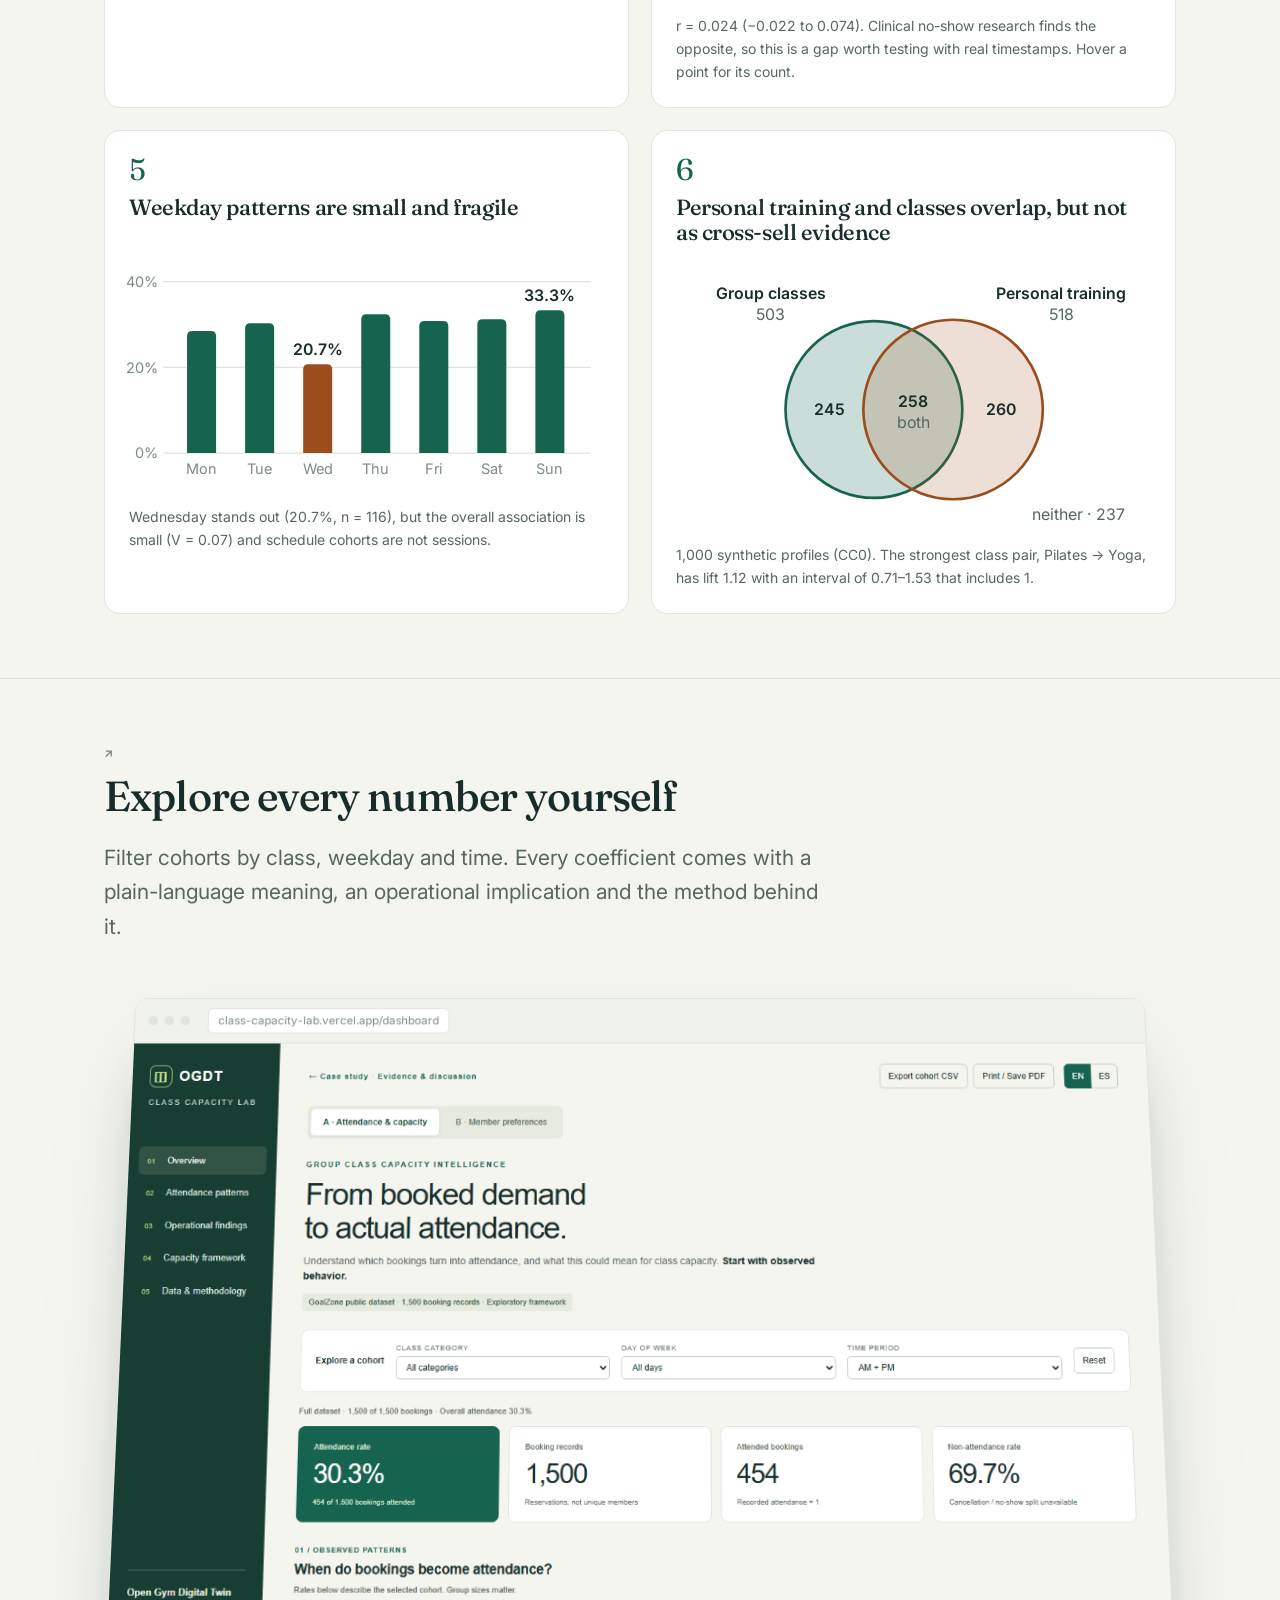
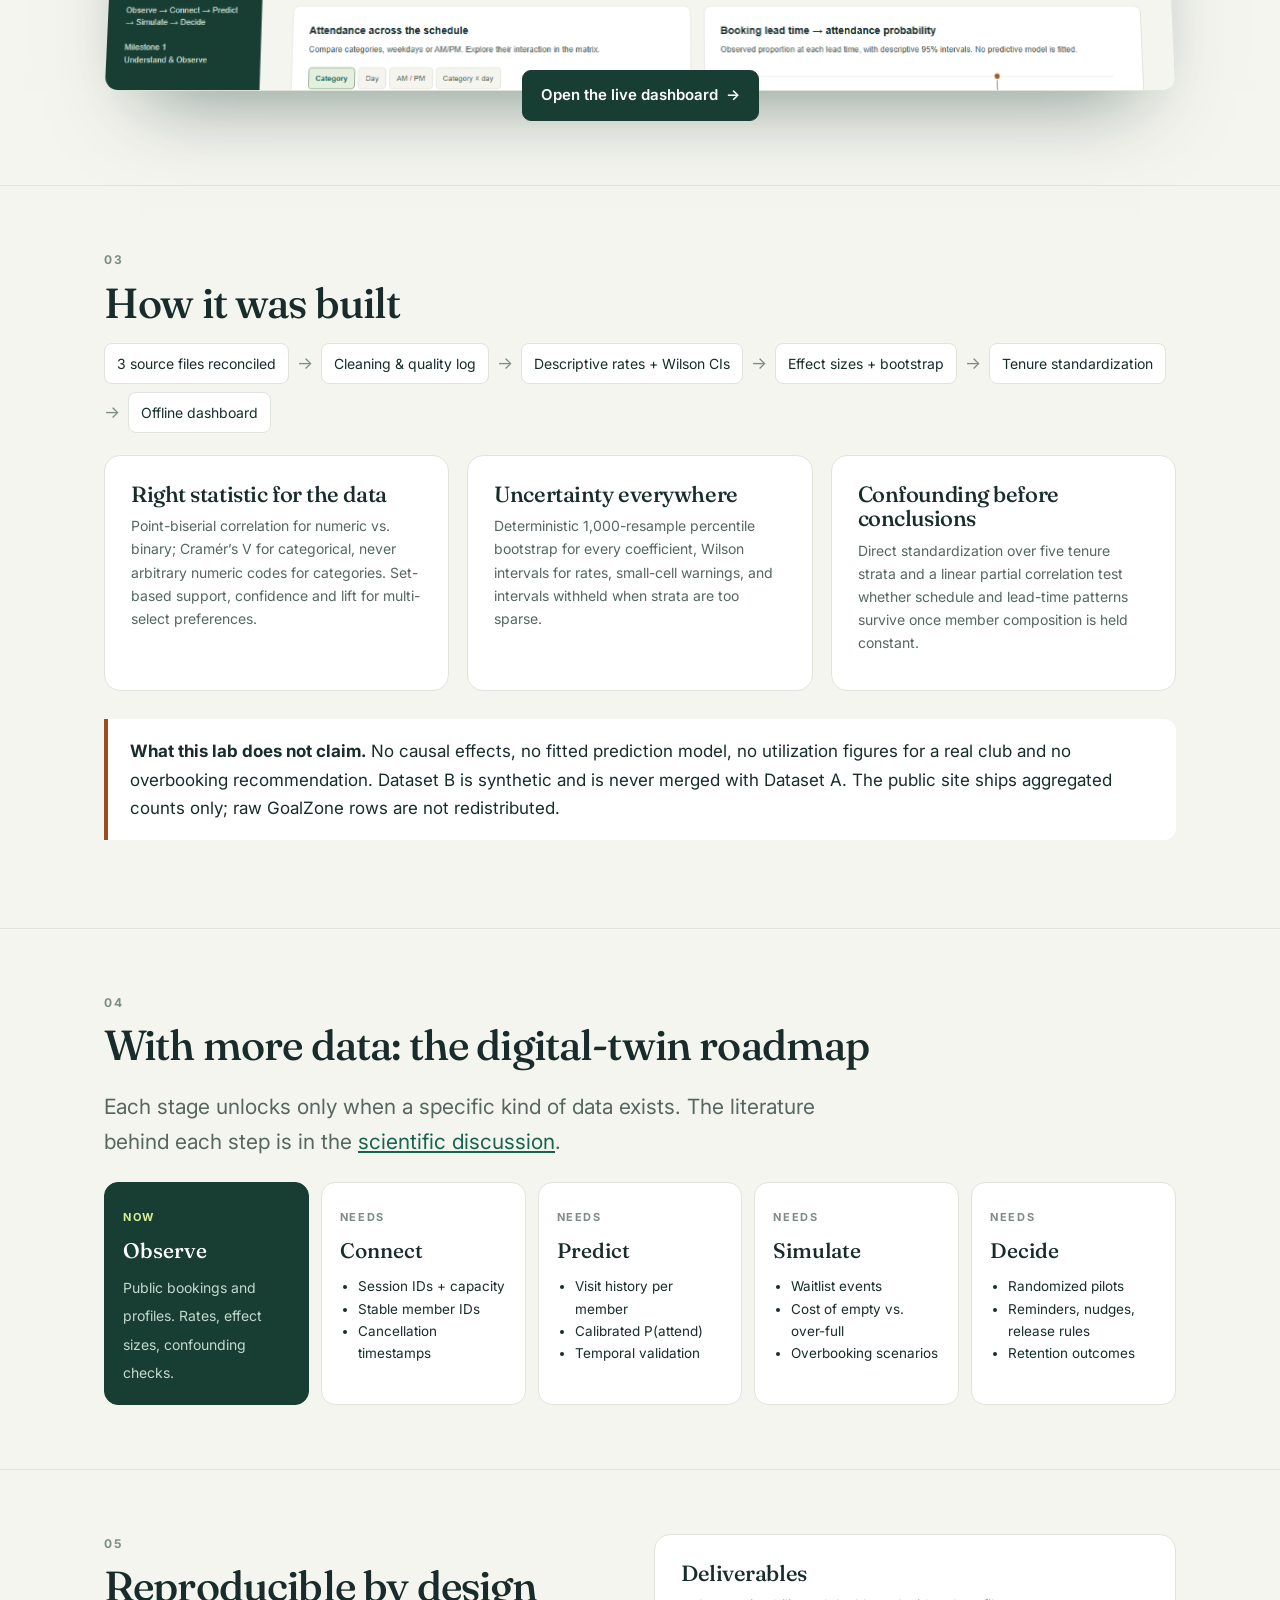
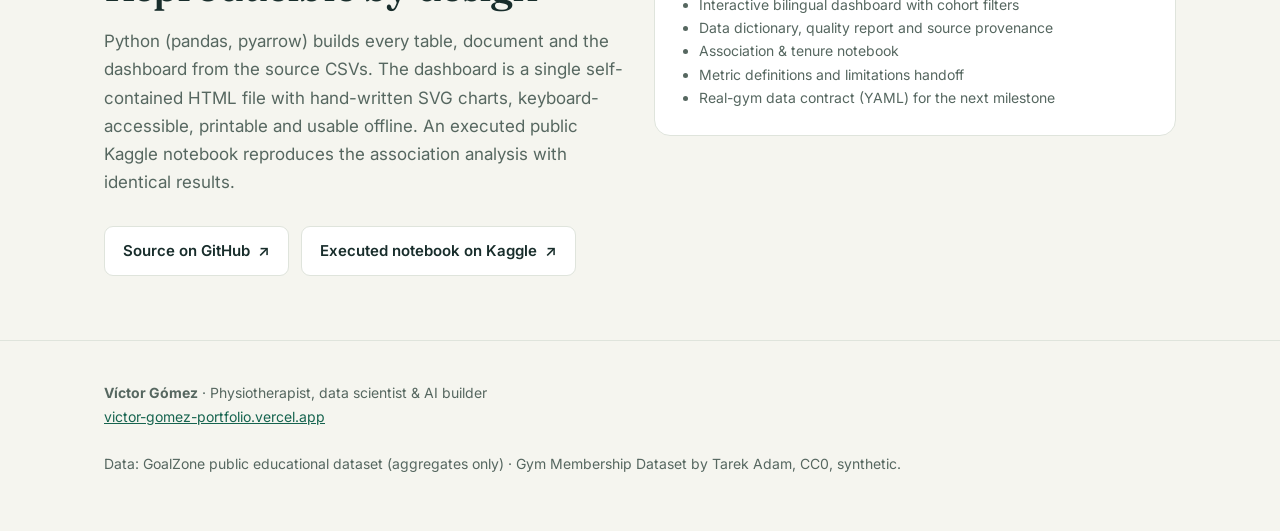
==== commit 8da7d749: "Publish notebook on Kaggle and link it from the site The association notebook now runs publicly on K" ====
--- a/site/index.html
+++ b/site/index.html
@@ -264,9 +264,9 @@
       <div class="section-num reveal">05</div>
       <h2 data-l="en">Reproducible by design</h2>
       <h2 data-l="es">Reproducible por diseño</h2>
-      <p class="muted" data-l="en">Python (pandas, pyarrow) builds every table, document and the dashboard from the source CSVs. The dashboard is a single self-contained HTML file with hand-written SVG charts, keyboard-accessible, printable and usable offline. A Kaggle-ready notebook reproduces the association analysis.</p>
-      <p class="muted" data-l="es">Python (pandas, pyarrow) genera cada tabla, documento y el dashboard a partir de los CSV de origen. El dashboard es un único HTML autocontenido con gráficos SVG hechos a mano, accesible por teclado, imprimible y usable sin conexión. Un notebook listo para Kaggle reproduce el análisis de asociaciones.</p>
-      <div class="cta"><a class="btn" href="https://github.com/victorgomezadapty/class-capacity-lab"><span data-l="en">Source on GitHub</span><span data-l="es">Código en GitHub</span> ↗</a></div>
+      <p class="muted" data-l="en">Python (pandas, pyarrow) builds every table, document and the dashboard from the source CSVs. The dashboard is a single self-contained HTML file with hand-written SVG charts, keyboard-accessible, printable and usable offline. An executed public Kaggle notebook reproduces the association analysis with identical results.</p>
+      <p class="muted" data-l="es">Python (pandas, pyarrow) genera cada tabla, documento y el dashboard a partir de los CSV de origen. El dashboard es un único HTML autocontenido con gráficos SVG hechos a mano, accesible por teclado, imprimible y usable sin conexión. Un notebook público ejecutado en Kaggle reproduce el análisis de asociaciones con resultados idénticos.</p>
+      <div class="cta"><a class="btn" href="https://github.com/victorgomezadapty/class-capacity-lab"><span data-l="en">Source on GitHub</span><span data-l="es">Código en GitHub</span> ↗</a><a class="btn" href="https://www.kaggle.com/code/vctorandrsgmezlpez/class-capacity-lab-group-class-attendance-eda"><span data-l="en">Executed notebook on Kaggle</span><span data-l="es">Notebook ejecutado en Kaggle</span> ↗</a></div>
     </div>
     <div class="card">
       <h3 data-l="en">Deliverables</h3><h3 data-l="es">Entregables</h3>
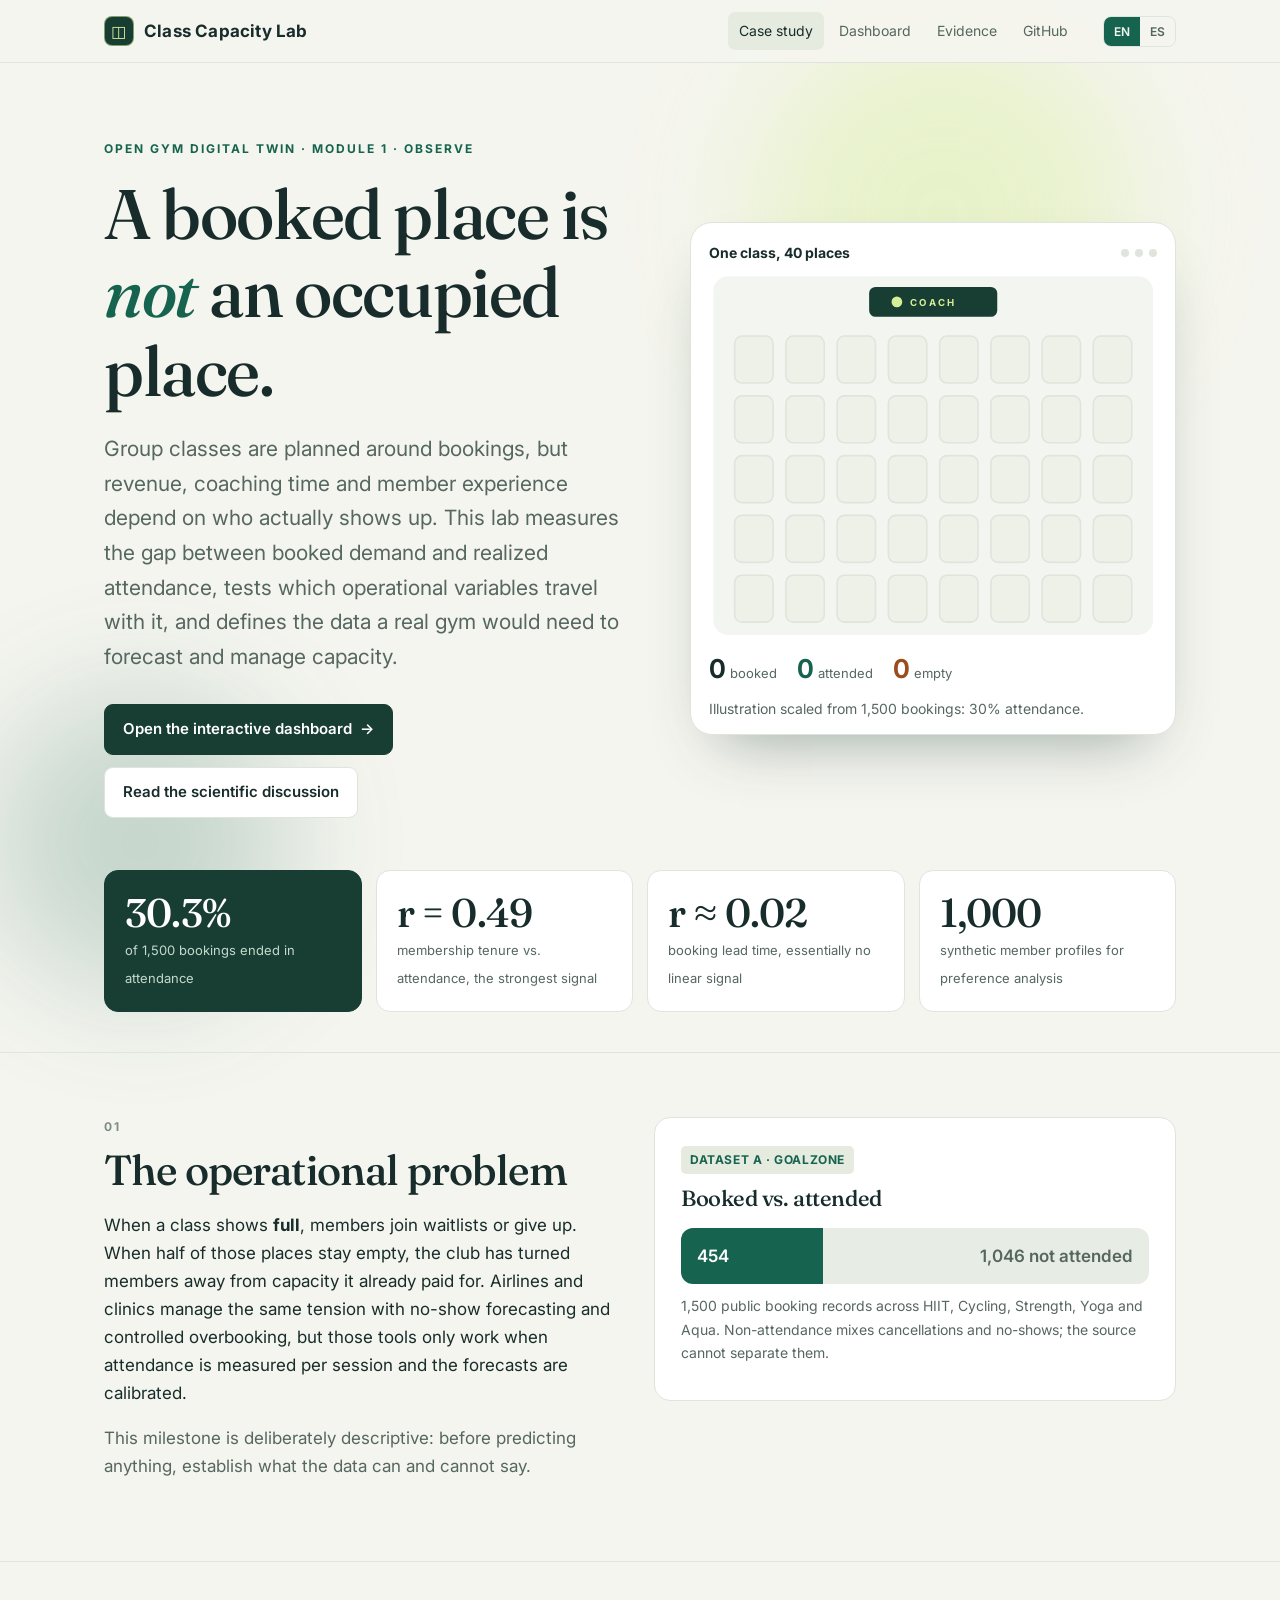
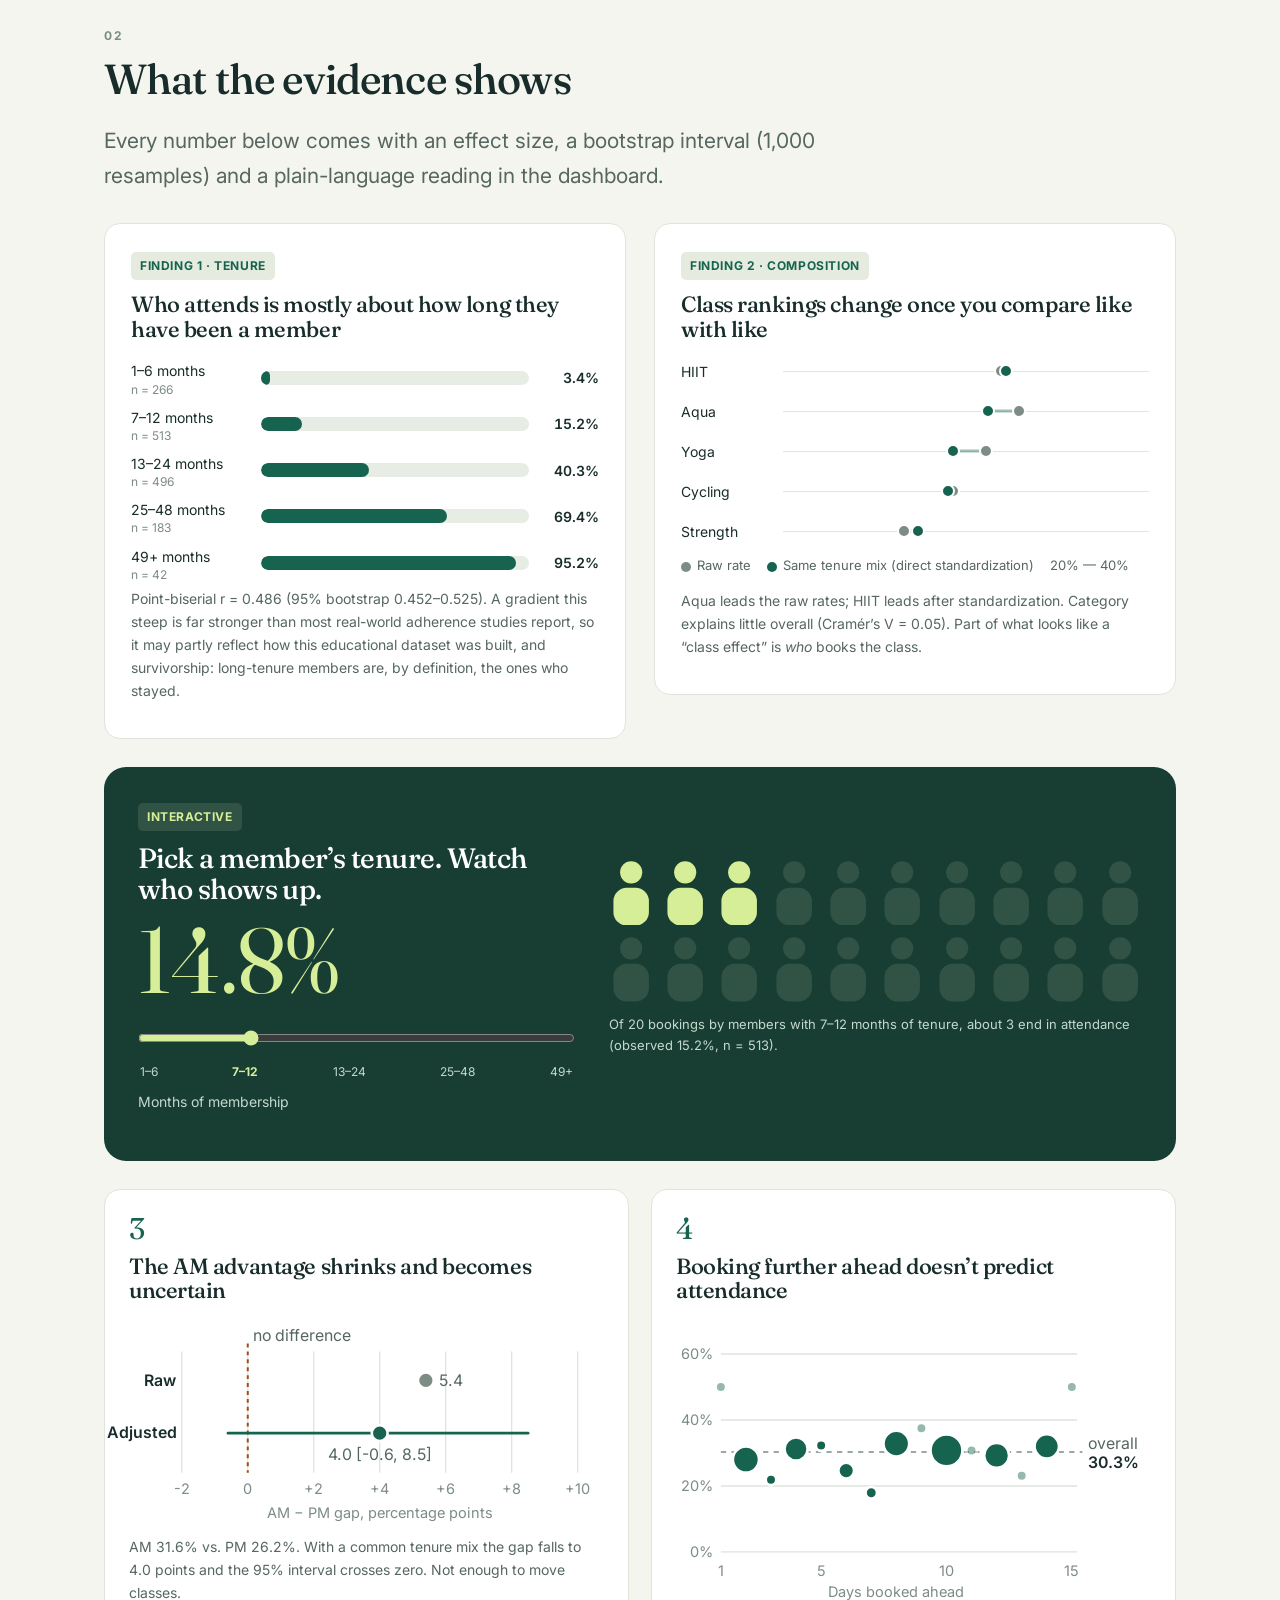
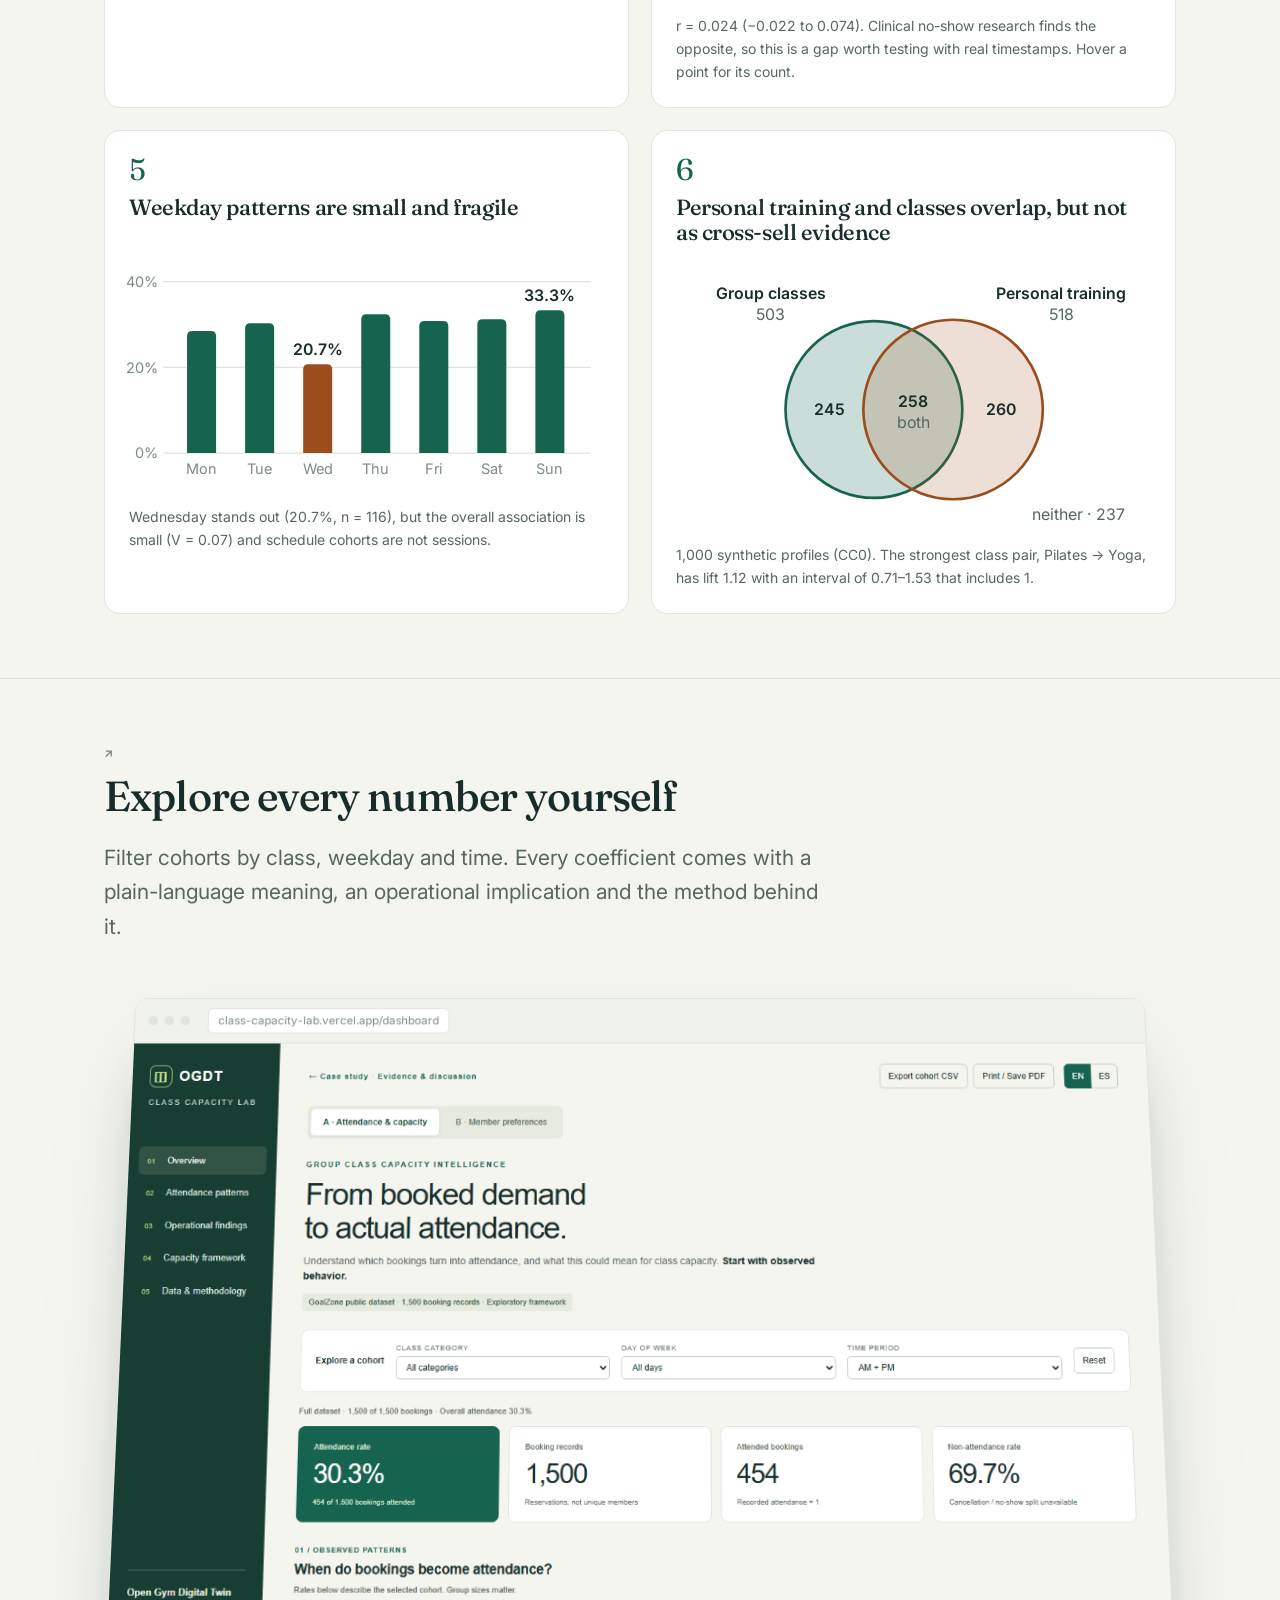
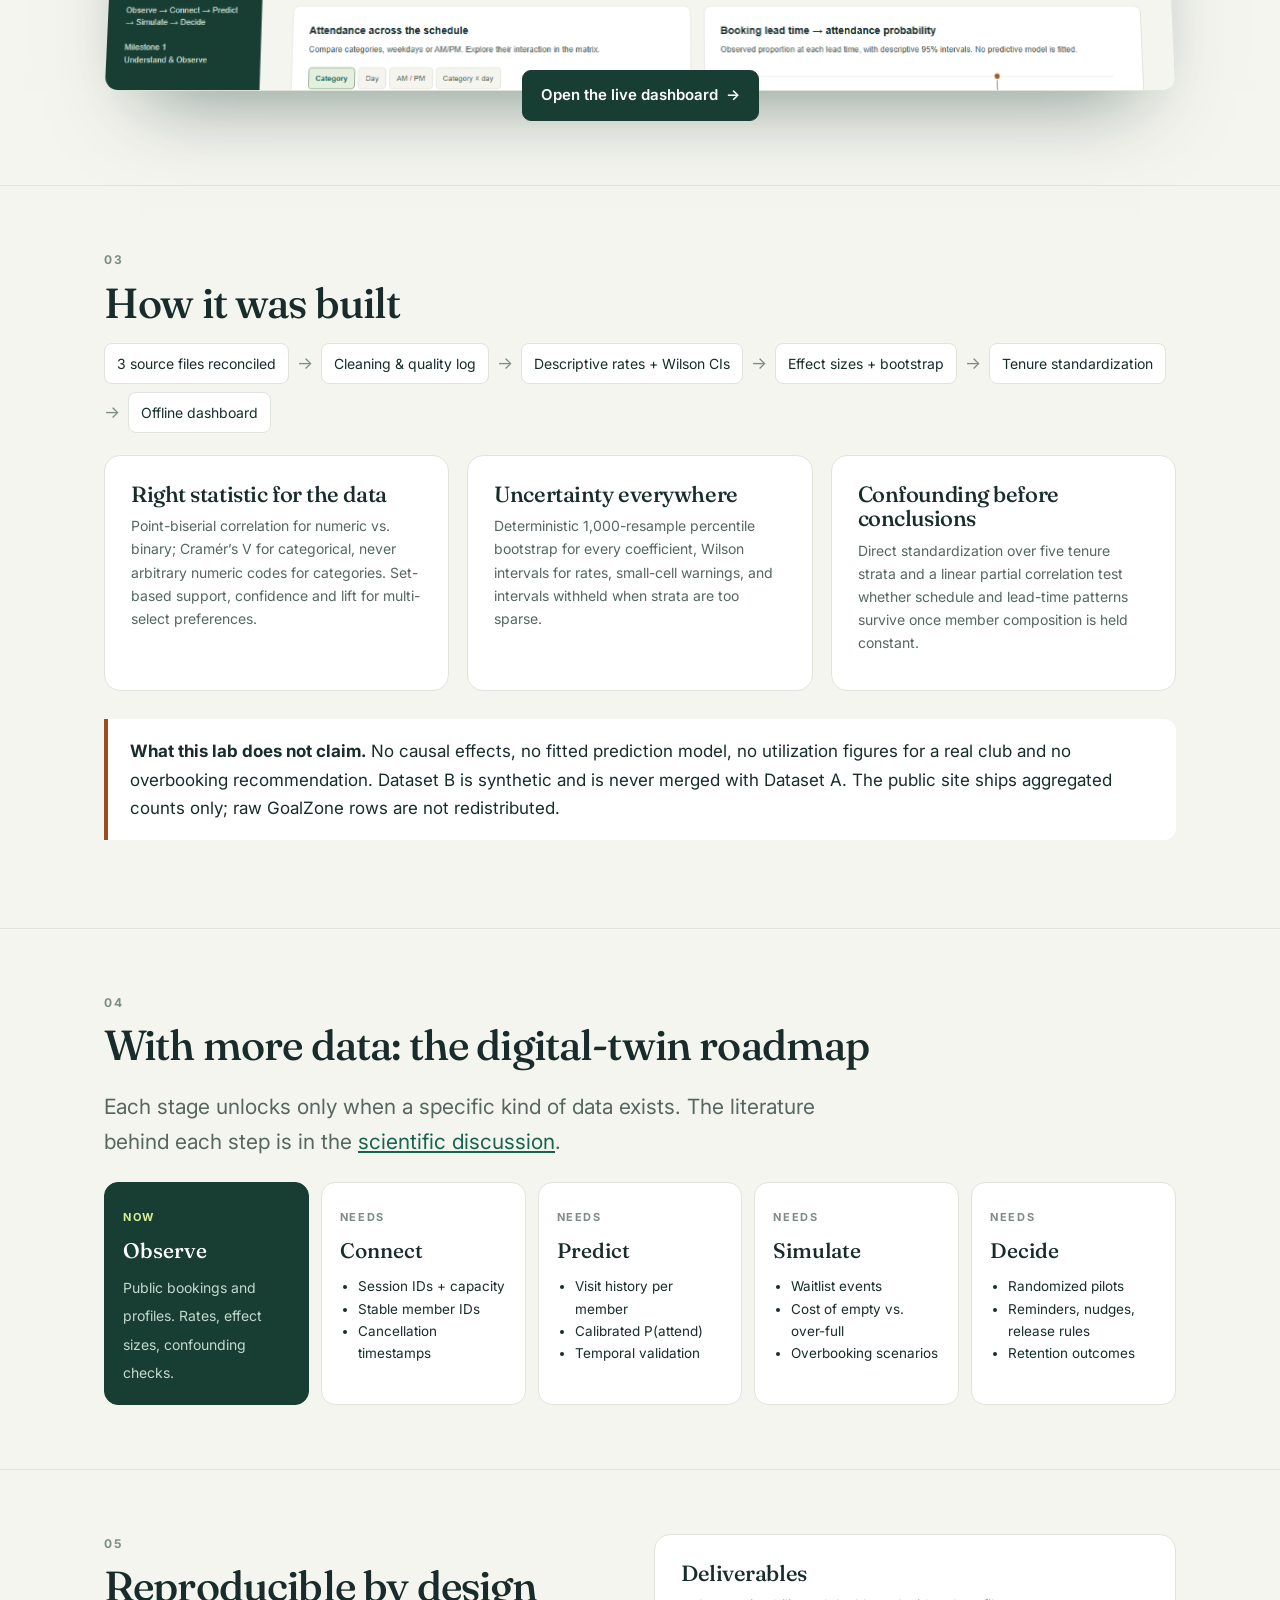
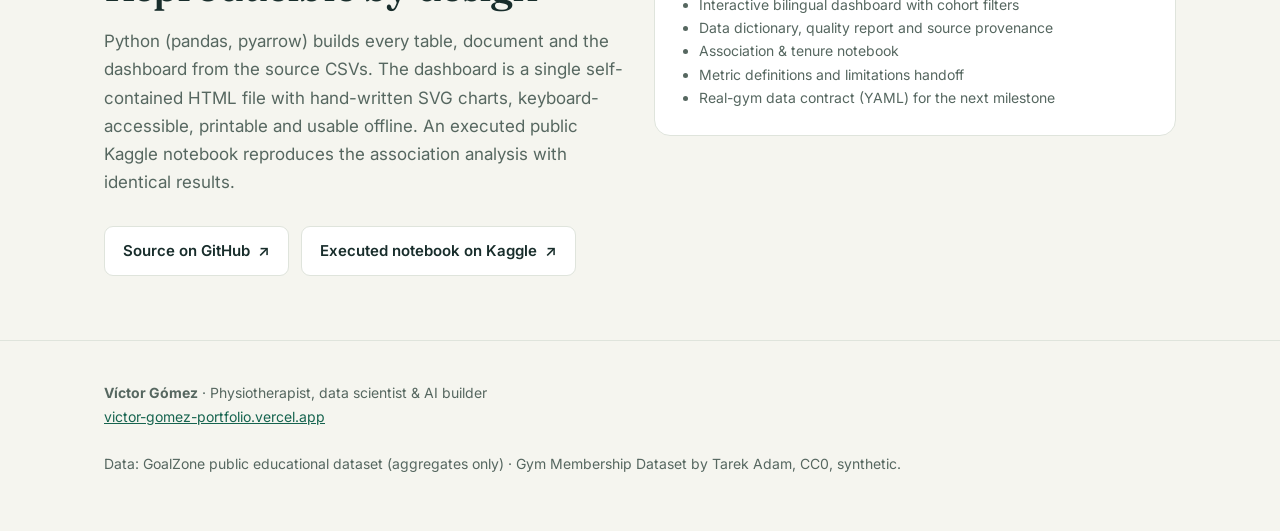
==== commit 2bdd49e6: "Point to the new public Kaggle notebook Co-Authored-By: Claude Opus 5.5 <noreply@anthropic.com>" ====
--- a/site/index.html
+++ b/site/index.html
@@ -266,7 +266,7 @@
       <h2 data-l="es">Reproducible por diseño</h2>
       <p class="muted" data-l="en">Python (pandas, pyarrow) builds every table, document and the dashboard from the source CSVs. The dashboard is a single self-contained HTML file with hand-written SVG charts, keyboard-accessible, printable and usable offline. An executed public Kaggle notebook reproduces the association analysis with identical results.</p>
       <p class="muted" data-l="es">Python (pandas, pyarrow) genera cada tabla, documento y el dashboard a partir de los CSV de origen. El dashboard es un único HTML autocontenido con gráficos SVG hechos a mano, accesible por teclado, imprimible y usable sin conexión. Un notebook público ejecutado en Kaggle reproduce el análisis de asociaciones con resultados idénticos.</p>
-      <div class="cta"><a class="btn" href="https://github.com/victorgomezadapty/class-capacity-lab"><span data-l="en">Source on GitHub</span><span data-l="es">Código en GitHub</span> ↗</a><a class="btn" href="https://www.kaggle.com/code/vctorandrsgmezlpez/class-capacity-lab-group-class-attendance-eda"><span data-l="en">Executed notebook on Kaggle</span><span data-l="es">Notebook ejecutado en Kaggle</span> ↗</a></div>
+      <div class="cta"><a class="btn" href="https://github.com/victorgomezadapty/class-capacity-lab"><span data-l="en">Source on GitHub</span><span data-l="es">Código en GitHub</span> ↗</a><a class="btn" href="https://www.kaggle.com/code/vctorandrsgmezlpez/class-capacity-lab-group-class-attendance-study"><span data-l="en">Executed notebook on Kaggle</span><span data-l="es">Notebook ejecutado en Kaggle</span> ↗</a></div>
     </div>
     <div class="card">
       <h3 data-l="en">Deliverables</h3><h3 data-l="es">Entregables</h3>
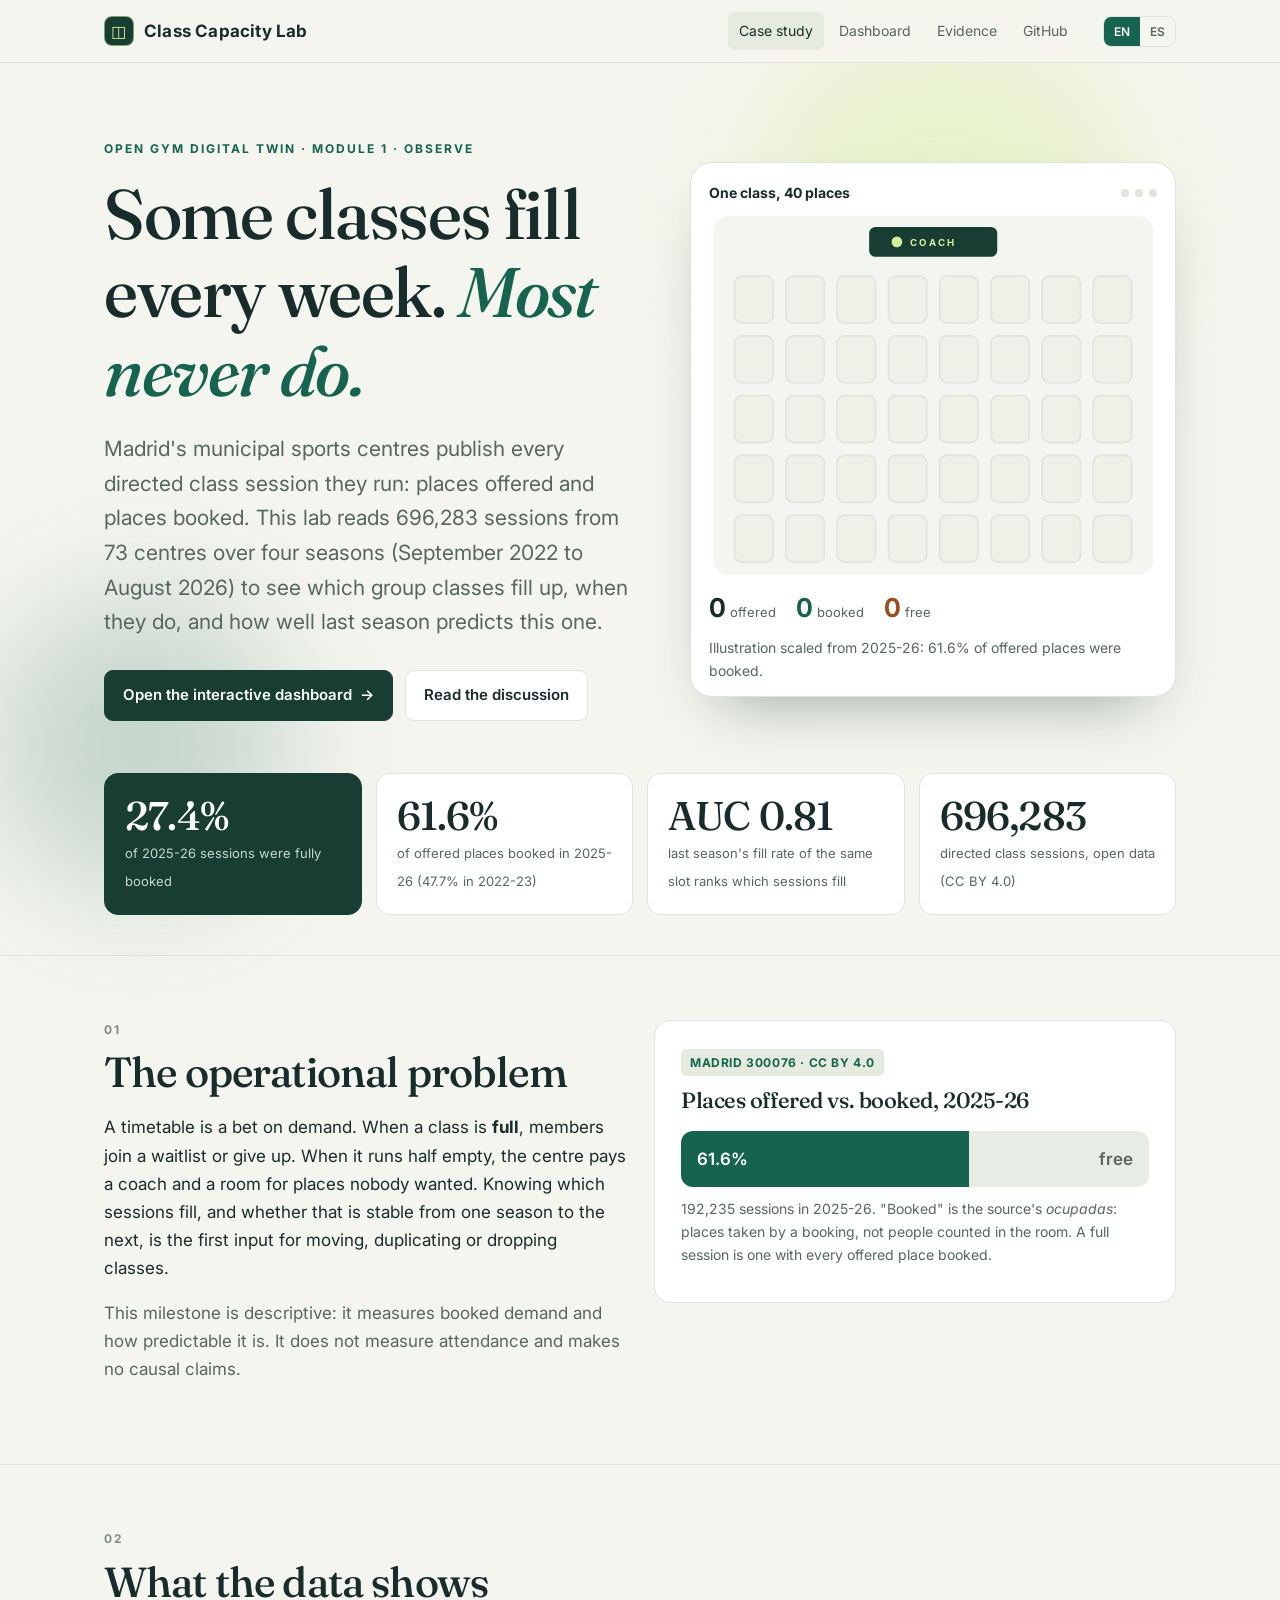
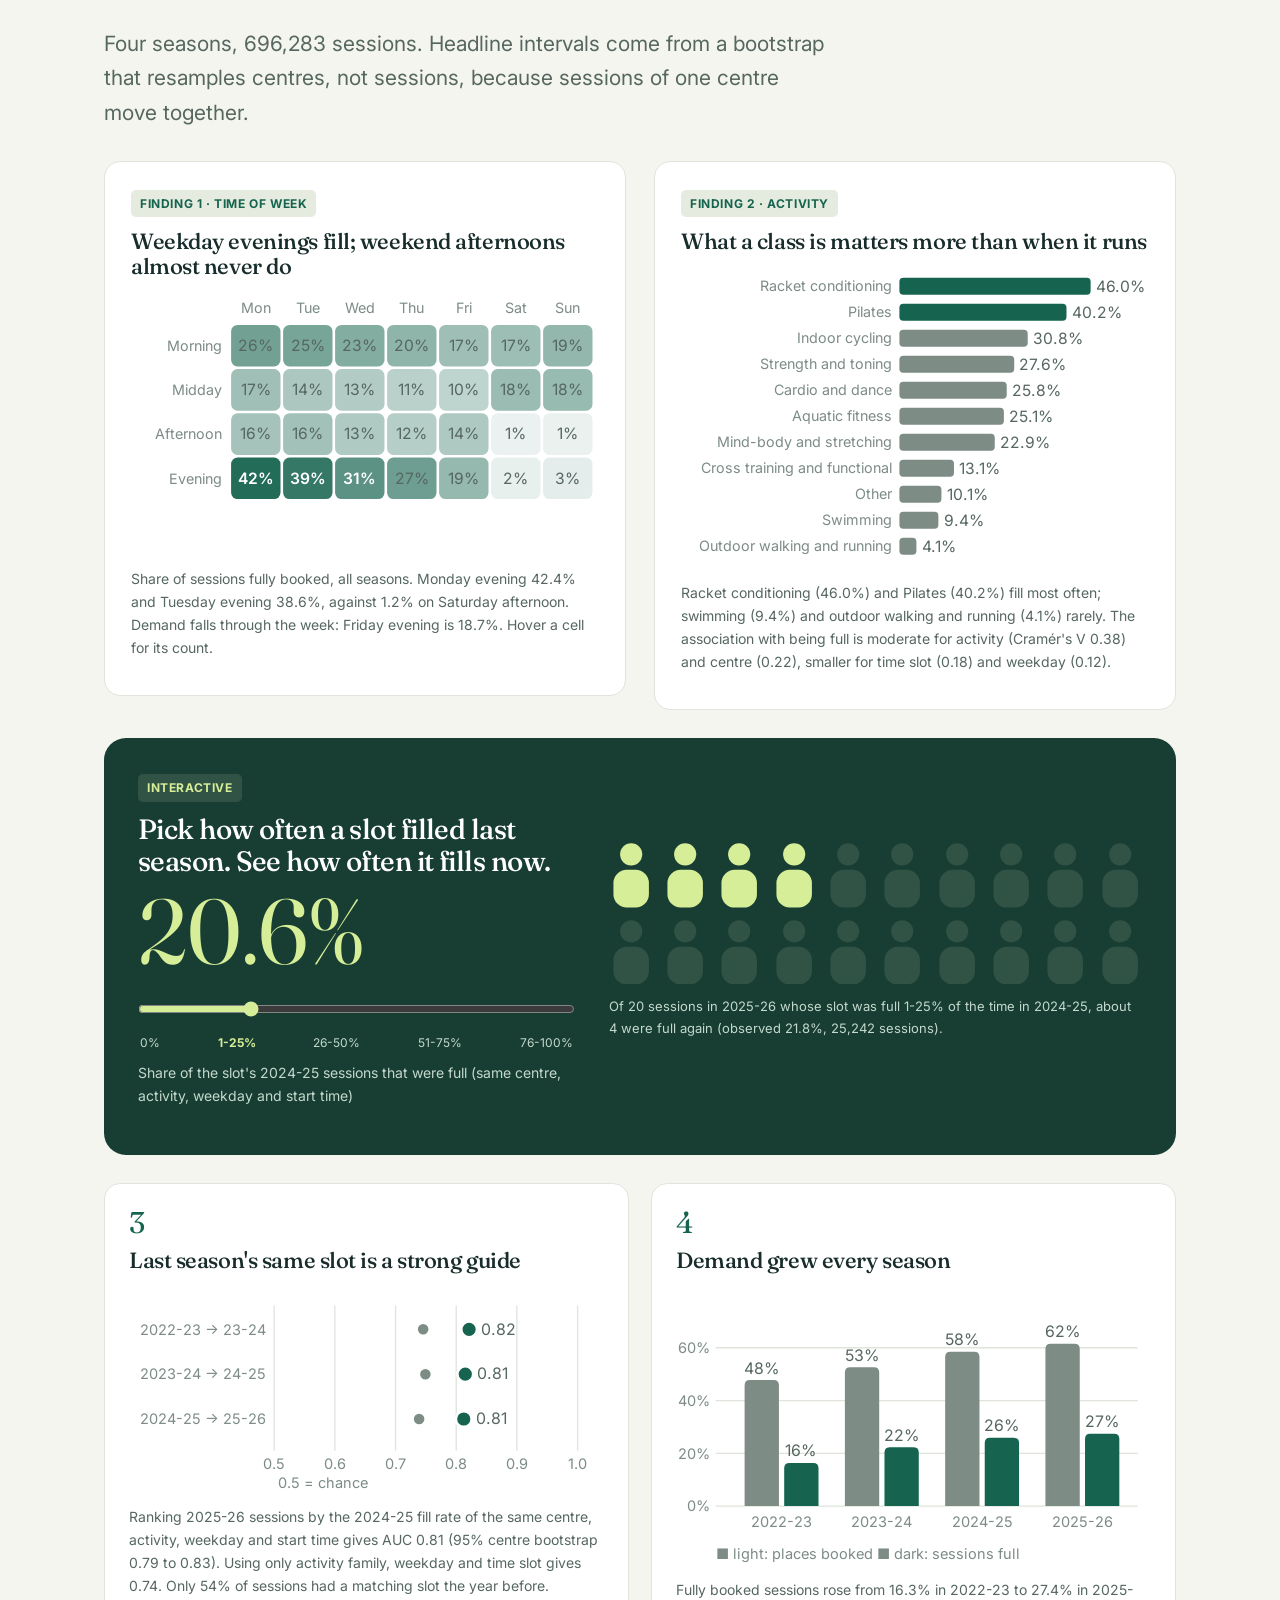
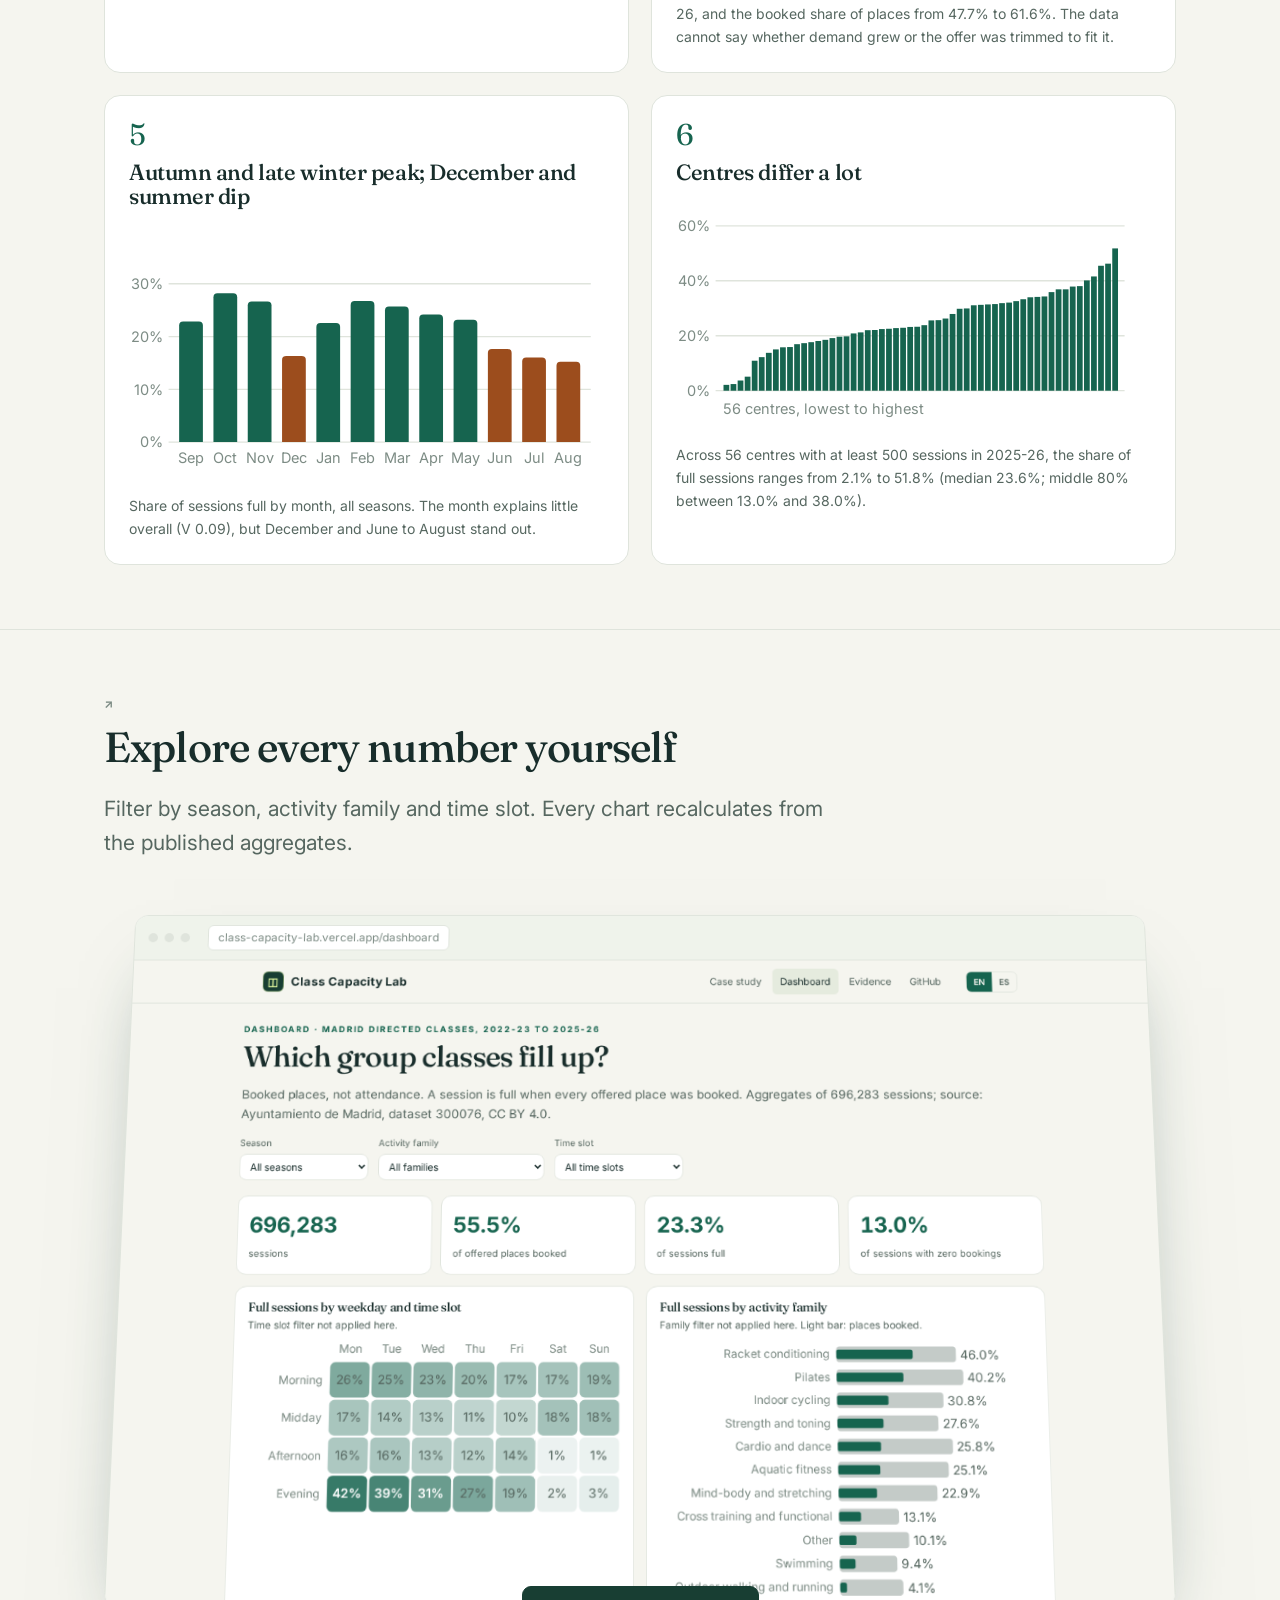
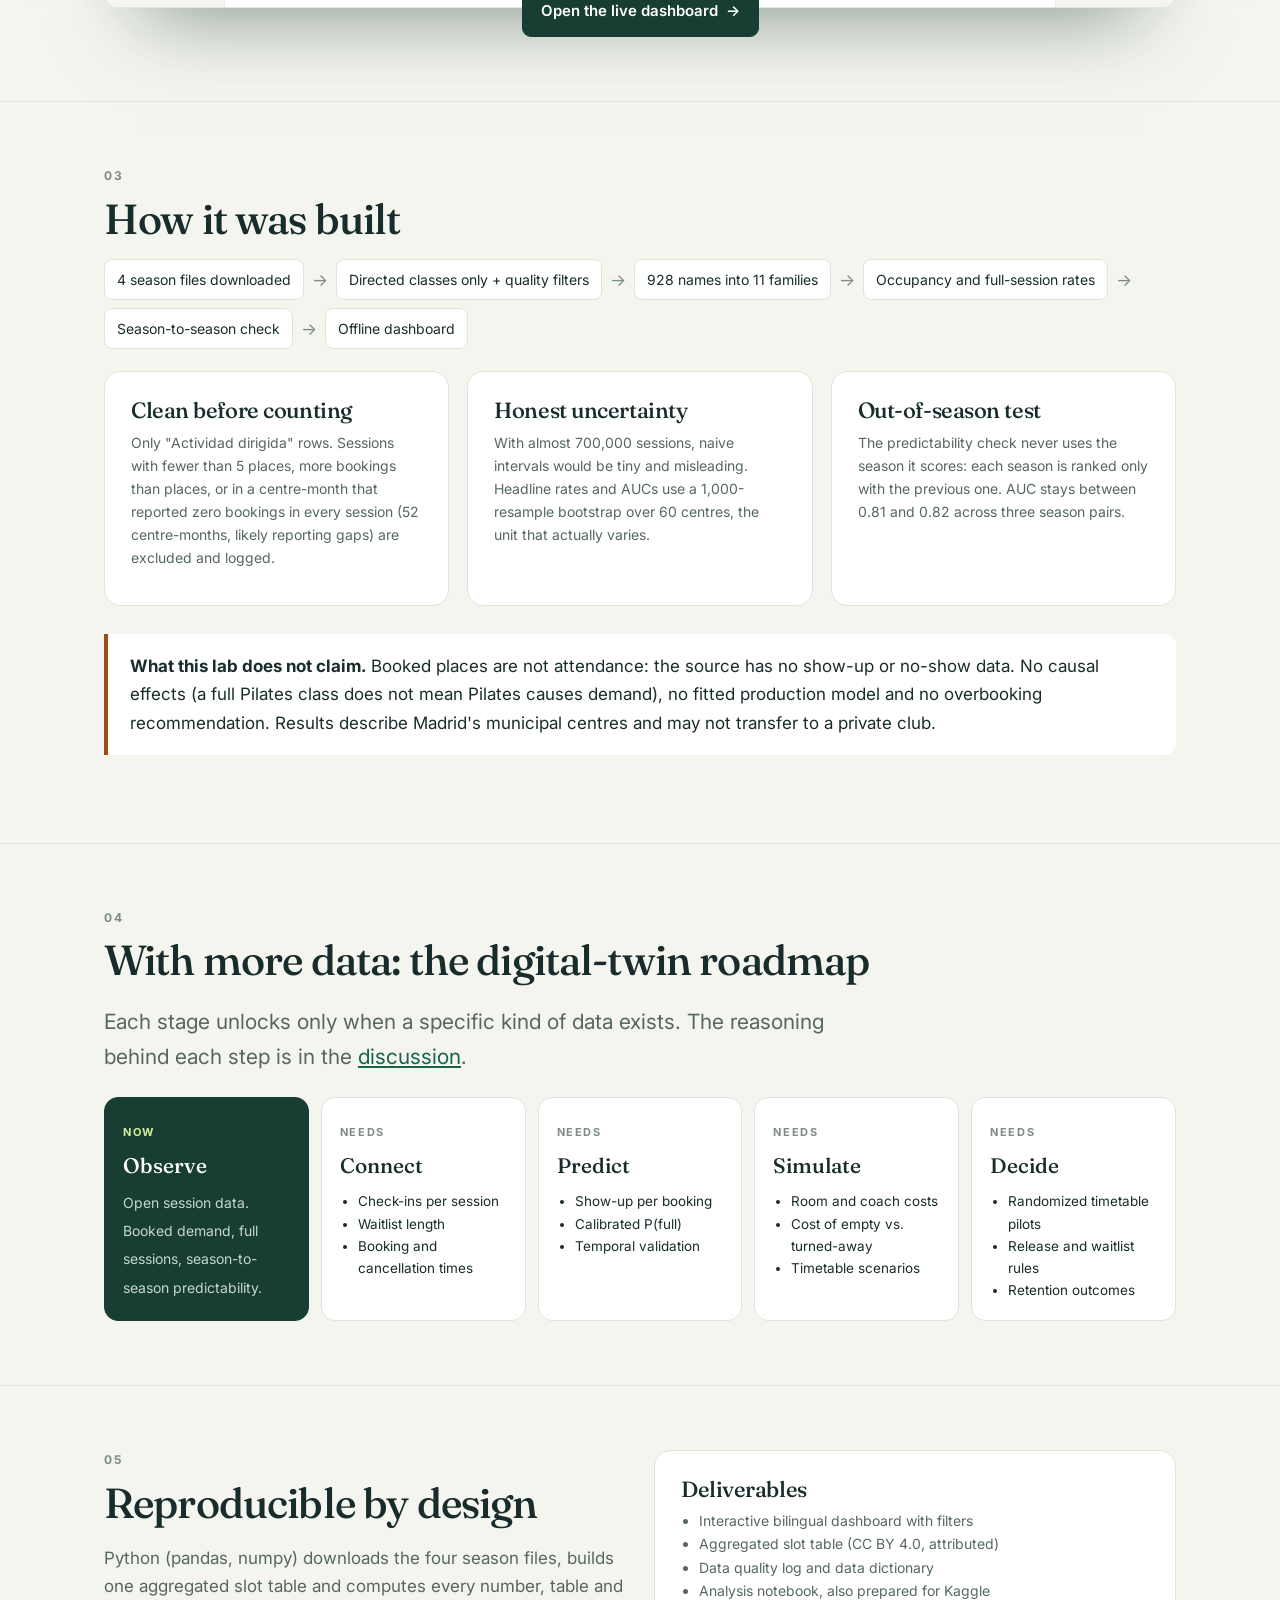
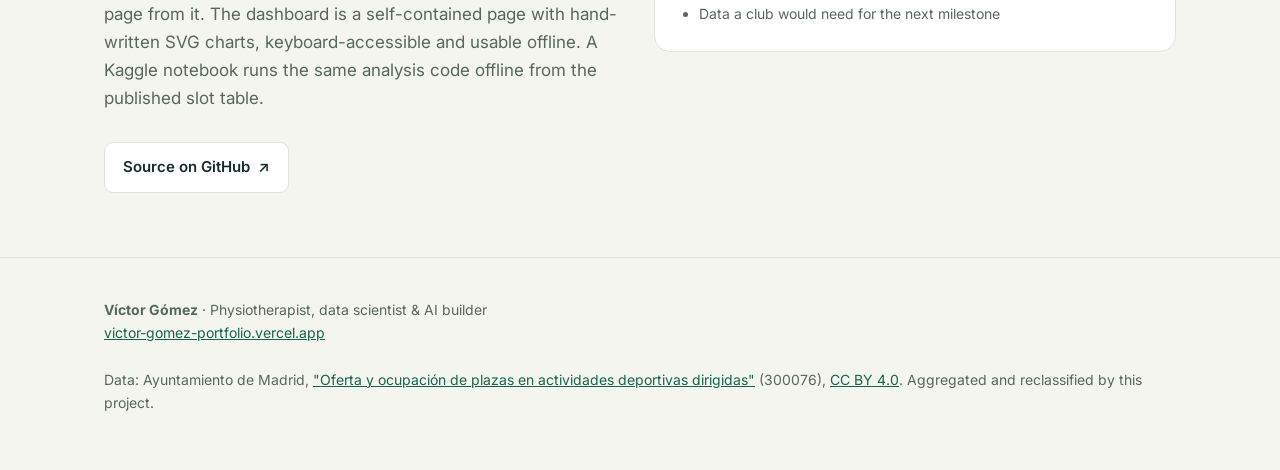
==== commit 346e8848: "Rebuild on Madrid open session data (CC BY 4.0) Replace the previous booking and preference sources " ====
--- a/site/index.html
+++ b/site/index.html
@@ -6,9 +6,9 @@
 <title>Class Capacity Lab · Case study</title>
 <meta name="title-en" content="Class Capacity Lab · Case study">
 <meta name="title-es" content="Class Capacity Lab · Caso de estudio">
-<meta name="description" content="A booked place is not an occupied place. Exploratory analysis of 1,500 group-class bookings and 1,000 member profiles, with tenure-adjusted comparisons, bootstrap uncertainty and a research agenda for gym capacity.">
-<meta property="og:title" content="Class Capacity Lab · A booked place is not an occupied place">
-<meta property="og:description" content="Only 30.3% of 1,500 group-class bookings ended in attendance. What explains it, what doesn't, and what data a gym needs next.">
+<meta name="description" content="Which group classes fill up, when, and how predictable is it? 696,283 directed class sessions from Madrid's municipal sports centres, four seasons of open data (CC BY 4.0).">
+<meta property="og:title" content="Class Capacity Lab · Some classes fill every week. Most never do.">
+<meta property="og:description" content="27.4% of Madrid group class sessions were fully booked in 2025-26. Last season's fill rate of the same slot ranks which ones (AUC 0.81).">
 <meta property="og:image" content="https://class-capacity-lab.vercel.app/assets/og.png">
 <meta property="og:type" content="article">
 <meta name="twitter:card" content="summary_large_image">
@@ -18,6 +18,7 @@
 <link rel="stylesheet" href="assets/site.css">
 <link rel="stylesheet" href="assets/motion.css">
 <script src="assets/lang.js"></script>
+<script src="assets/data.js"></script>
 </head>
 <body>
 <div class="progress" aria-hidden="true"></div>
@@ -43,31 +44,31 @@
   <div class="hero-grid">
   <div>
   <div class="eyebrow"><span data-l="en">Open Gym Digital Twin · Module 1 · Observe</span><span data-l="es">Gemelo Digital de Gimnasio · Módulo 1 · Observar</span></div>
-  <h1 data-l="en">A booked place is <em>not</em> an occupied place.</h1>
-  <h1 data-l="es">Una plaza reservada <em>no</em> es una plaza ocupada.</h1>
-  <p class="lead" data-l="en">Group classes are planned around bookings, but revenue, coaching time and member experience depend on who actually shows up. This lab measures the gap between booked demand and realized attendance, tests which operational variables travel with it, and defines the data a real gym would need to forecast and manage capacity.</p>
-  <p class="lead" data-l="es">Las clases grupales se planifican con base en reservas, pero los ingresos, el tiempo del coach y la experiencia del socio dependen de quién llega de verdad. Este laboratorio mide la brecha entre la demanda reservada y la asistencia real, prueba qué variables operativas la acompañan y define los datos que un gimnasio real necesitaría para predecir y gestionar su capacidad.</p>
+  <h1 data-l="en">Some classes fill every week. <em>Most never do.</em></h1>
+  <h1 data-l="es">Algunas clases se llenan cada semana. <em>La mayoría nunca.</em></h1>
+  <p class="lead" data-l="en">Madrid's municipal sports centres publish every directed class session they run: places offered and places booked. This lab reads 696,283 sessions from 73 centres over four seasons (September 2022 to August 2026) to see which group classes fill up, when they do, and how well last season predicts this one.</p>
+  <p class="lead" data-l="es">Los centros deportivos municipales de Madrid publican cada sesión de actividad dirigida: plazas ofertadas y plazas ocupadas. Este laboratorio analiza 696.283 sesiones de 73 centros en cuatro temporadas (septiembre de 2022 a agosto de 2026) para ver qué clases grupales se llenan, cuándo lo hacen y qué tan bien la temporada pasada anticipa la actual.</p>
   <div class="cta">
     <a class="btn primary" href="dashboard.html" data-keep-lang><span data-l="en">Open the interactive dashboard</span><span data-l="es">Abrir el dashboard interactivo</span> →</a>
-    <a class="btn" href="evidence.html" data-keep-lang><span data-l="en">Read the scientific discussion</span><span data-l="es">Leer la discusión científica</span></a>
+    <a class="btn" href="evidence.html" data-keep-lang><span data-l="en">Read the discussion</span><span data-l="es">Leer la discusión</span></a>
   </div>
   </div>
   <figure class="studio" style="margin:0">
     <div class="studio-head"><b><span data-l="en">One class, 40 places</span><span data-l="es">Una clase, 40 plazas</span></b><span class="phase" aria-hidden="true"><i></i><i></i><i></i></span></div>
-    <svg id="studio-svg" viewBox="0 0 420 344" role="img" aria-label="Illustration: 40 booked places, of which 12 are attended and 28 stay empty, matching the 30% attendance rate."></svg>
+    <svg id="studio-svg" viewBox="0 0 420 344" role="img" aria-label="Illustration: 40 places offered, 25 booked and 15 left free, matching the 61.6% booked share of 2025-26."></svg>
     <div class="studio-count" aria-live="off">
-      <span><strong id="c-booked">40</strong><span data-l="en">booked</span><span data-l="es">reservadas</span></span>
-      <span class="att"><strong id="c-att">12</strong><span data-l="en">attended</span><span data-l="es">asistieron</span></span>
-      <span class="emp"><strong id="c-empty">28</strong><span data-l="en">empty</span><span data-l="es">vacías</span></span>
-    </div>
-    <figcaption class="small muted" style="margin-top:6px"><span data-l="en">Illustration scaled from 1,500 bookings: 30% attendance.</span><span data-l="es">Ilustración a escala de 1.500 reservas: 30% de asistencia.</span></figcaption>
+      <span><strong id="c-booked">40</strong><span data-l="en">offered</span><span data-l="es">ofertadas</span></span>
+      <span class="att"><strong id="c-att">25</strong><span data-l="en">booked</span><span data-l="es">ocupadas</span></span>
+      <span class="emp"><strong id="c-empty">15</strong><span data-l="en">free</span><span data-l="es">libres</span></span>
+    </div>
+    <figcaption class="small muted" style="margin-top:6px"><span data-l="en">Illustration scaled from 2025-26: 61.6% of offered places were booked.</span><span data-l="es">Ilustración a escala de 2025-26: se ocupó el 61,6% de las plazas ofertadas.</span></figcaption>
   </figure>
   </div>
   <div class="kpis">
-    <div class="kpi dark reveal"><b data-count="30.3" data-dec="1" data-suf="%">30.3%</b><span data-l="en">of 1,500 bookings ended in attendance</span><span data-l="es">de 1.500 reservas terminó en asistencia</span></div>
-    <div class="kpi reveal d1"><b data-count="0.49" data-dec="2" data-pre="r = ">r = 0.49</b><span data-l="en">membership tenure vs. attendance, the strongest signal</span><span data-l="es">antigüedad vs. asistencia, la señal más fuerte</span></div>
-    <div class="kpi reveal d2"><b data-count="0.02" data-dec="2" data-pre="r ≈ ">r ≈ 0.02</b><span data-l="en">booking lead time, essentially no linear signal</span><span data-l="es">anticipación de la reserva, sin señal lineal</span></div>
-    <div class="kpi reveal d3"><b data-count="1000">1,000</b><span data-l="en">synthetic member profiles for preference analysis</span><span data-l="es">perfiles sintéticos para analizar preferencias</span></div>
+    <div class="kpi dark reveal"><b data-l="en">27.4%</b><b data-l="es">27,4%</b><span data-l="en">of 2025-26 sessions were fully booked</span><span data-l="es">de las sesiones de 2025-26 se llenó por completo</span></div>
+    <div class="kpi reveal d1"><b data-l="en">61.6%</b><b data-l="es">61,6%</b><span data-l="en">of offered places booked in 2025-26 (47.7% in 2022-23)</span><span data-l="es">de las plazas ofertadas se ocupó en 2025-26 (47,7% en 2022-23)</span></div>
+    <div class="kpi reveal d2"><b data-l="en">AUC 0.81</b><b data-l="es">AUC 0,81</b><span data-l="en">last season's fill rate of the same slot ranks which sessions fill</span><span data-l="es">la tasa de llenado del mismo horario la temporada pasada ordena qué sesiones se llenan</span></div>
+    <div class="kpi reveal d3"><b data-l="en">696,283</b><b data-l="es">696.283</b><span data-l="en">directed class sessions, open data (CC BY 4.0)</span><span data-l="es">sesiones de actividades dirigidas, datos abiertos (CC BY 4.0)</span></div>
   </div>
 </div>
 
@@ -77,20 +78,20 @@
       <div class="section-num reveal">01</div>
       <h2 data-l="en">The operational problem</h2>
       <h2 data-l="es">El problema operativo</h2>
-      <p data-l="en">When a class shows <strong>full</strong>, members join waitlists or give up. When half of those places stay empty, the club has turned members away from capacity it already paid for. Airlines and clinics manage the same tension with no-show forecasting and controlled overbooking, but those tools only work when attendance is measured per session and the forecasts are calibrated.</p>
-      <p data-l="es">Cuando una clase aparece <strong>llena</strong>, los socios entran a lista de espera o desisten. Cuando la mitad de esas plazas queda vacía, el club ha rechazado socios con una capacidad que ya estaba pagando. Aerolíneas y clínicas gestionan esta misma tensión con predicción de no-shows y sobreventa controlada, pero esas herramientas solo funcionan si la asistencia se mide por sesión y las predicciones están calibradas.</p>
-      <p class="muted" data-l="en">This milestone is deliberately descriptive: before predicting anything, establish what the data can and cannot say.</p>
-      <p class="muted" data-l="es">Este hito es deliberadamente descriptivo: antes de predecir nada, hay que establecer qué pueden decir los datos y qué no.</p>
+      <p data-l="en">A timetable is a bet on demand. When a class is <strong>full</strong>, members join a waitlist or give up. When it runs half empty, the centre pays a coach and a room for places nobody wanted. Knowing which sessions fill, and whether that is stable from one season to the next, is the first input for moving, duplicating or dropping classes.</p>
+      <p data-l="es">Un horario es una apuesta sobre la demanda. Cuando una clase está <strong>llena</strong>, los socios entran en lista de espera o desisten. Cuando va medio vacía, el centro paga coach y sala por plazas que nadie quiso. Saber qué sesiones se llenan, y si eso se mantiene de una temporada a otra, es el primer insumo para mover, duplicar o quitar clases.</p>
+      <p class="muted" data-l="en">This milestone is descriptive: it measures booked demand and how predictable it is. It does not measure attendance and makes no causal claims.</p>
+      <p class="muted" data-l="es">Este hito es descriptivo: mide la demanda reservada y qué tan predecible es. No mide asistencia y no hace afirmaciones causales.</p>
     </div>
     <div class="card">
-      <span class="tag" data-l="en">Dataset A · GoalZone</span><span class="tag" data-l="es">Dataset A · GoalZone</span>
-      <h3 style="margin-top:12px" data-l="en">Booked vs. attended</h3><h3 style="margin-top:12px" data-l="es">Reservadas vs. asistidas</h3>
-      <div class="split-bar" role="img" aria-label="454 attended, 1,046 not attended out of 1,500 bookings">
-        <div class="a" style="width:30.3%">454</div>
-        <div class="b"><span data-l="en">1,046 not attended</span><span data-l="es">1.046 sin asistencia</span></div>
-      </div>
-      <p class="small muted" data-l="en">1,500 public booking records across HIIT, Cycling, Strength, Yoga and Aqua. Non-attendance mixes cancellations and no-shows; the source cannot separate them.</p>
-      <p class="small muted" data-l="es">1.500 registros públicos de reserva en HIIT, Ciclismo, Fuerza, Yoga y Aqua. La inasistencia mezcla cancelaciones y no-shows; la fuente no permite separarlos.</p>
+      <span class="tag">Madrid 300076 · CC BY 4.0</span>
+      <h3 style="margin-top:12px" data-l="en">Places offered vs. booked, 2025-26</h3><h3 style="margin-top:12px" data-l="es">Plazas ofertadas vs. ocupadas, 2025-26</h3>
+      <div class="split-bar" role="img" aria-label="61.6% of offered places booked in 2025-26">
+        <div class="a" style="width:61.6%">61.6%</div>
+        <div class="b"><span data-l="en">free</span><span data-l="es">libres</span></div>
+      </div>
+      <p class="small muted" data-l="en">192,235 sessions in 2025-26. "Booked" is the source's <em>ocupadas</em>: places taken by a booking, not people counted in the room. A full session is one with every offered place booked.</p>
+      <p class="small muted" data-l="es">192.235 sesiones en 2025-26. "Ocupadas" son plazas tomadas por una reserva, no personas contadas en la sala. Una sesión llena es aquella con todas sus plazas ocupadas.</p>
     </div>
   </div>
 </section>
@@ -98,55 +99,42 @@
 <section id="findings">
   <div class="wrap">
     <div class="section-num reveal">02</div>
-    <h2 data-l="en">What the evidence shows</h2>
-    <h2 data-l="es">Lo que muestra la evidencia</h2>
-    <p class="lead" data-l="en">Every number below comes with an effect size, a bootstrap interval (1,000 resamples) and a plain-language reading in the dashboard.</p>
-    <p class="lead" data-l="es">Cada número viene con un tamaño del efecto, un intervalo bootstrap (1.000 remuestreos) y una lectura en lenguaje simple dentro del dashboard.</p>
+    <h2 data-l="en">What the data shows</h2>
+    <h2 data-l="es">Lo que muestran los datos</h2>
+    <p class="lead" data-l="en">Four seasons, 696,283 sessions. Headline intervals come from a bootstrap that resamples centres, not sessions, because sessions of one centre move together.</p>
+    <p class="lead" data-l="es">Cuatro temporadas, 696.283 sesiones. Los intervalos principales vienen de un bootstrap que remuestrea centros, no sesiones, porque las sesiones de un mismo centro se mueven juntas.</p>
 
     <div class="grid-2" style="margin-top:30px">
       <div class="card">
-        <span class="tag" data-l="en">Finding 1 · Tenure</span><span class="tag" data-l="es">Hallazgo 1 · Antigüedad</span>
-        <h3 style="margin-top:12px" data-l="en">Who attends is mostly about how long they have been a member</h3>
-        <h3 style="margin-top:12px" data-l="es">Quién asiste depende sobre todo de cuánto tiempo lleva como socio</h3>
-        <div class="bars anim-bars" role="img" aria-label="Attendance by tenure band: 1–6 months 3.4%, 7–12 months 15.2%, 13–24 months 40.3%, 25–48 months 69.4%, 49+ months 95.2%">
-          <div class="bar-row"><span><span data-l="en">1–6 months</span><span data-l="es">1–6 meses</span><span class="bar-n">n = 266</span></span><div class="bar-track"><div class="bar-fill" style="width:3.4%"></div></div><span class="bar-val">3.4%</span></div>
-          <div class="bar-row"><span><span data-l="en">7–12 months</span><span data-l="es">7–12 meses</span><span class="bar-n">n = 513</span></span><div class="bar-track"><div class="bar-fill" style="width:15.2%"></div></div><span class="bar-val">15.2%</span></div>
-          <div class="bar-row"><span><span data-l="en">13–24 months</span><span data-l="es">13–24 meses</span><span class="bar-n">n = 496</span></span><div class="bar-track"><div class="bar-fill" style="width:40.3%"></div></div><span class="bar-val">40.3%</span></div>
-          <div class="bar-row"><span><span data-l="en">25–48 months</span><span data-l="es">25–48 meses</span><span class="bar-n">n = 183</span></span><div class="bar-track"><div class="bar-fill" style="width:69.4%"></div></div><span class="bar-val">69.4%</span></div>
-          <div class="bar-row"><span><span data-l="en">49+ months</span><span data-l="es">49+ meses</span><span class="bar-n">n = 42</span></span><div class="bar-track"><div class="bar-fill" style="width:95.2%"></div></div><span class="bar-val">95.2%</span></div>
-        </div>
-        <p class="small muted" data-l="en">Point-biserial r = 0.486 (95% bootstrap 0.452–0.525). A gradient this steep is far stronger than most real-world adherence studies report, so it may partly reflect how this educational dataset was built, and survivorship: long-tenure members are, by definition, the ones who stayed.</p>
-        <p class="small muted" data-l="es">r punto-biserial = 0,486 (bootstrap 95%: 0,452–0,525). Un gradiente tan marcado es mucho más fuerte que lo reportado por la mayoría de estudios reales de adherencia; puede reflejar en parte cómo se construyó este dataset educativo, y el sesgo de supervivencia: los socios antiguos son, por definición, los que se quedaron.</p>
+        <span class="tag" data-l="en">Finding 1 · Time of week</span><span class="tag" data-l="es">Hallazgo 1 · Momento de la semana</span>
+        <h3 style="margin-top:12px" data-l="en">Weekday evenings fill; weekend afternoons almost never do</h3>
+        <h3 style="margin-top:12px" data-l="es">Las tardes-noche entre semana se llenan; las tardes de fin de semana casi nunca</h3>
+        <div class="viz" data-chart="heat"></div>
+        <p class="small muted" data-l="en">Share of sessions fully booked, all seasons. Monday evening 42.4% and Tuesday evening 38.6%, against 1.2% on Saturday afternoon. Demand falls through the week: Friday evening is 18.7%. Hover a cell for its count.</p>
+        <p class="small muted" data-l="es">Porcentaje de sesiones llenas, todas las temporadas. Lunes por la tarde-noche 42,4% y martes 38,6%, frente a 1,2% el sábado por la tarde. La demanda baja a lo largo de la semana: el viernes por la tarde-noche es 18,7%. Pasa el cursor por una celda para ver su conteo.</p>
       </div>
 
       <div class="card">
-        <span class="tag" data-l="en">Finding 2 · Composition</span><span class="tag" data-l="es">Hallazgo 2 · Composición</span>
-        <h3 style="margin-top:12px" data-l="en">Class rankings change once you compare like with like</h3>
-        <h3 style="margin-top:12px" data-l="es">El ranking de clases cambia al comparar grupos equivalentes</h3>
-        <div class="dumbbell" role="img" aria-label="Raw vs tenure-standardized attendance by category. HIIT 31.9 to 32.2, Aqua 32.9 to 31.2, Yoga 31.1 to 29.3, Cycling 29.3 to 29.0, Strength 26.6 to 27.4 percent">
-          <div class="db-row"><span>HIIT</span><div class="db-track"><div class="db-line" style="left:59.5%;width:1.5%"></div><div class="db-dot raw" style="left:59.5%"></div><div class="db-dot adj" style="left:61%" data-from="59.5%" data-to="61%"></div></div></div>
-          <div class="db-row"><span>Aqua</span><div class="db-track"><div class="db-line" style="left:56%;width:8.5%"></div><div class="db-dot raw" style="left:64.5%"></div><div class="db-dot adj" style="left:56%" data-from="64.5%" data-to="56%"></div></div></div>
-          <div class="db-row"><span>Yoga</span><div class="db-track"><div class="db-line" style="left:46.5%;width:9%"></div><div class="db-dot raw" style="left:55.5%"></div><div class="db-dot adj" style="left:46.5%" data-from="55.5%" data-to="46.5%"></div></div></div>
-          <div class="db-row"><span data-l="en">Cycling</span><span data-l="es">Ciclismo</span><div class="db-track"><div class="db-line" style="left:45%;width:1.5%"></div><div class="db-dot raw" style="left:46.5%"></div><div class="db-dot adj" style="left:45%" data-from="46.5%" data-to="45%"></div></div></div>
-          <div class="db-row"><span data-l="en">Strength</span><span data-l="es">Fuerza</span><div class="db-track"><div class="db-line" style="left:33%;width:4%"></div><div class="db-dot raw" style="left:33%"></div><div class="db-dot adj" style="left:37%" data-from="33%" data-to="37%"></div></div></div>
-        </div>
-        <div class="legend"><span><i style="background:var(--soft)"></i><span data-l="en">Raw rate</span><span data-l="es">Tasa bruta</span></span><span><i style="background:var(--green)"></i><span data-l="en">Same tenure mix (direct standardization)</span><span data-l="es">Misma mezcla de antigüedad (estandarización directa)</span></span><span>20% — 40%</span></div>
-        <p class="small muted" style="margin-top:12px" data-l="en">Aqua leads the raw rates; HIIT leads after standardization. Category explains little overall (Cramér’s V = 0.05). Part of what looks like a “class effect” is <em>who</em> books the class.</p>
-        <p class="small muted" style="margin-top:12px" data-l="es">Aqua lidera las tasas brutas; HIIT lidera tras estandarizar. La categoría explica poco en general (V de Cramér = 0,05). Parte de lo que parece un “efecto de la clase” es <em>quién</em> la reserva.</p>
+        <span class="tag" data-l="en">Finding 2 · Activity</span><span class="tag" data-l="es">Hallazgo 2 · Actividad</span>
+        <h3 style="margin-top:12px" data-l="en">What a class is matters more than when it runs</h3>
+        <h3 style="margin-top:12px" data-l="es">Qué clase es importa más que cuándo se da</h3>
+        <div class="viz" data-chart="family"></div>
+        <p class="small muted" data-l="en">Racket conditioning (46.0%) and Pilates (40.2%) fill most often; swimming (9.4%) and outdoor walking and running (4.1%) rarely. The association with being full is moderate for activity (Cramér's V 0.38) and centre (0.22), smaller for time slot (0.18) and weekday (0.12).</p>
+        <p class="small muted" data-l="es">El acondicionamiento de raqueta (46,0%) y Pilates (40,2%) son los que más se llenan; natación (9,4%) y caminar o correr al aire libre (4,1%) casi nunca. La asociación con llenarse es moderada para la actividad (V de Cramér 0,38) y el centro (0,22), y menor para la franja (0,18) y el día (0,12).</p>
       </div>
     </div>
 
     <div class="explorer reveal" id="explorer">
       <div>
         <span class="tag" style="background:#315345;color:#d6ee98" data-l="en">Interactive</span><span class="tag" style="background:#315345;color:#d6ee98" data-l="es">Interactivo</span>
-        <h3 style="margin-top:12px;font-size:28px" data-l="en">Pick a member’s tenure. Watch who shows up.</h3>
-        <h3 style="margin-top:12px;font-size:28px" data-l="es">Elige la antigüedad del socio. Mira quién llega.</h3>
-        <div class="big" aria-live="polite">3.4%</div>
-        <input type="range" min="0" max="4" step="1" value="0" aria-label="Membership tenure band / Banda de antigüedad">
+        <h3 style="margin-top:12px;font-size:28px" data-l="en">Pick how often a slot filled last season. See how often it fills now.</h3>
+        <h3 style="margin-top:12px;font-size:28px" data-l="es">Elige cuánto se llenó un horario la temporada pasada. Mira cuánto se llena ahora.</h3>
+        <div class="big" aria-live="polite"><span data-l="en">5.8%</span><span data-l="es">5,8%</span></div>
+        <input type="range" min="0" max="4" step="1" value="0" aria-label="Last season fill band / Banda de llenado de la temporada pasada">
         <div class="ticks">
-          <button type="button">1–6</button><button type="button">7–12</button><button type="button">13–24</button><button type="button">25–48</button><button type="button">49+</button>
+          <button type="button">0%</button><button type="button">1-25%</button><button type="button">26-50%</button><button type="button">51-75%</button><button type="button">76-100%</button>
         </div>
-        <p class="small soft" style="margin-top:6px" data-l="en">Months of membership</p><p class="small soft" style="margin-top:6px" data-l="es">Meses de membresía</p>
+        <p class="small soft" style="margin-top:6px" data-l="en">Share of the slot's 2024-25 sessions that were full (same centre, activity, weekday and start time)</p><p class="small soft" style="margin-top:6px" data-l="es">Porcentaje de sesiones llenas del horario en 2024-25 (mismo centro, actividad, día y hora de inicio)</p>
       </div>
       <div>
         <div class="crowd" aria-hidden="true"></div>
@@ -157,31 +145,31 @@
     <div class="viz-grid">
       <div class="viz-card reveal">
         <div class="n">3</div>
-        <h3 data-l="en">The AM advantage shrinks and becomes uncertain</h3><h3 data-l="es">La ventaja de la mañana se reduce y se vuelve incierta</h3>
-        <div class="viz" data-chart="ampm"></div>
-        <p class="small muted" data-l="en">AM 31.6% vs. PM 26.2%. With a common tenure mix the gap falls to 4.0 points and the 95% interval crosses zero. Not enough to move classes.</p>
-        <p class="small muted" data-l="es">AM 31,6% vs. PM 26,2%. Con una mezcla común de antigüedad la brecha baja a 4,0 puntos y el intervalo del 95% cruza el cero. No alcanza para mover clases.</p>
+        <h3 data-l="en">Last season's same slot is a strong guide</h3><h3 data-l="es">El mismo horario de la temporada pasada es una buena guía</h3>
+        <div class="viz" data-chart="auc"></div>
+        <p class="small muted" data-l="en">Ranking 2025-26 sessions by the 2024-25 fill rate of the same centre, activity, weekday and start time gives AUC 0.81 (95% centre bootstrap 0.79 to 0.83). Using only activity family, weekday and time slot gives 0.74. Only 54% of sessions had a matching slot the year before.</p>
+        <p class="small muted" data-l="es">Ordenar las sesiones de 2025-26 por la tasa de llenado en 2024-25 del mismo centro, actividad, día y hora de inicio da un AUC de 0,81 (bootstrap por centros al 95%: 0,79 a 0,83). Usar solo familia de actividad, día y franja da 0,74. Solo el 54% de las sesiones tenía un horario equivalente el año anterior.</p>
       </div>
       <div class="viz-card reveal d1">
         <div class="n">4</div>
-        <h3 data-l="en">Booking further ahead doesn’t predict attendance</h3><h3 data-l="es">Reservar con más anticipación no predice asistencia</h3>
-        <div class="viz" data-chart="leadTime"></div>
-        <p class="small muted" data-l="en">r = 0.024 (−0.022 to 0.074). Clinical no-show research finds the opposite, so this is a gap worth testing with real timestamps. Hover a point for its count.</p>
-        <p class="small muted" data-l="es">r = 0,024 (−0,022 a 0,074). La investigación clínica de no-shows encuentra lo contrario: una diferencia que vale la pena probar con marcas de tiempo reales. Pasa el cursor por un punto para ver su conteo.</p>
+        <h3 data-l="en">Demand grew every season</h3><h3 data-l="es">La demanda creció cada temporada</h3>
+        <div class="viz" data-chart="season"></div>
+        <p class="small muted" data-l="en">Fully booked sessions rose from 16.3% in 2022-23 to 27.4% in 2025-26, and the booked share of places from 47.7% to 61.6%. The data cannot say whether demand grew or the offer was trimmed to fit it.</p>
+        <p class="small muted" data-l="es">Las sesiones llenas pasaron de 16,3% en 2022-23 a 27,4% en 2025-26, y la ocupación de plazas de 47,7% a 61,6%. Los datos no permiten saber si creció la demanda o si la oferta se ajustó a ella.</p>
       </div>
       <div class="viz-card reveal">
         <div class="n">5</div>
-        <h3 data-l="en">Weekday patterns are small and fragile</h3><h3 data-l="es">Los patrones por día son pequeños y frágiles</h3>
-        <div class="viz" data-chart="weekday"></div>
-        <p class="small muted" data-l="en">Wednesday stands out (20.7%, n = 116), but the overall association is small (V = 0.07) and schedule cohorts are not sessions.</p>
-        <p class="small muted" data-l="es">El miércoles destaca (20,7%, n = 116), pero la asociación global es pequeña (V = 0,07) y las cohortes de horario no son sesiones.</p>
+        <h3 data-l="en">Autumn and late winter peak; December and summer dip</h3><h3 data-l="es">Picos en otoño y final del invierno; caídas en diciembre y verano</h3>
+        <div class="viz" data-chart="month"></div>
+        <p class="small muted" data-l="en">Share of sessions full by month, all seasons. The month explains little overall (V 0.09), but December and June to August stand out.</p>
+        <p class="small muted" data-l="es">Porcentaje de sesiones llenas por mes, todas las temporadas. El mes explica poco en general (V 0,09), pero diciembre y junio a agosto se notan.</p>
       </div>
       <div class="viz-card reveal d1">
         <div class="n">6</div>
-        <h3 data-l="en">Personal training and classes overlap, but not as cross-sell evidence</h3><h3 data-l="es">El PT y las clases se superponen, pero no prueban venta cruzada</h3>
-        <div class="viz" data-chart="venn"></div>
-        <p class="small muted" data-l="en">1,000 synthetic profiles (CC0). The strongest class pair, Pilates → Yoga, has lift 1.12 with an interval of 0.71–1.53 that includes 1.</p>
-        <p class="small muted" data-l="es">1.000 perfiles sintéticos (CC0). El par de clases más fuerte, Pilates → Yoga, tiene lift 1,12 con intervalo 0,71–1,53 que incluye el 1.</p>
+        <h3 data-l="en">Centres differ a lot</h3><h3 data-l="es">Los centros difieren mucho</h3>
+        <div class="viz" data-chart="centres"></div>
+        <p class="small muted" data-l="en">Across 56 centres with at least 500 sessions in 2025-26, the share of full sessions ranges from 2.1% to 51.8% (median 23.6%; middle 80% between 13.0% and 38.0%).</p>
+        <p class="small muted" data-l="es">En 56 centros con al menos 500 sesiones en 2025-26, el porcentaje de sesiones llenas va de 2,1% a 51,8% (mediana 23,6%; el 80% central entre 13,0% y 38,0%).</p>
       </div>
     </div>
   </div>
@@ -192,12 +180,12 @@
     <div class="section-num reveal">↗</div>
     <h2 class="reveal" data-l="en">Explore every number yourself</h2>
     <h2 class="reveal" data-l="es">Explora cada número por tu cuenta</h2>
-    <p class="lead reveal" data-l="en">Filter cohorts by class, weekday and time. Every coefficient comes with a plain-language meaning, an operational implication and the method behind it.</p>
-    <p class="lead reveal" data-l="es">Filtra cohortes por clase, día y franja. Cada coeficiente viene con su significado en lenguaje simple, su implicación operativa y el método detrás.</p>
+    <p class="lead reveal" data-l="en">Filter by season, activity family and time slot. Every chart recalculates from the published aggregates.</p>
+    <p class="lead reveal" data-l="es">Filtra por temporada, familia de actividad y franja. Cada gráfico se recalcula con los agregados publicados.</p>
     <div class="mock reveal">
       <a class="browser" href="dashboard.html" data-keep-lang aria-label="Open the interactive dashboard">
         <div class="browser-bar"><i></i><i></i><i></i><span>class-capacity-lab.vercel.app/dashboard</span></div>
-        <img data-l="en" src="assets/dashboard.png" width="1440" height="900" alt="Class Capacity Lab dashboard: 30.3% attendance rate, cohort filters and charts" loading="lazy"><img data-l="es" src="assets/dashboard-es.png" width="1440" height="900" alt="Dashboard de Class Capacity Lab: tasa de asistencia del 30,3%, filtros de cohorte y gráficos" loading="lazy">
+        <img data-l="en" src="assets/dashboard.png" width="1440" height="900" alt="Class Capacity Lab dashboard: filters, share of full sessions by weekday and time slot, activity families and centres" loading="lazy"><img data-l="es" src="assets/dashboard-es.png" width="1440" height="900" alt="Dashboard de Class Capacity Lab: filtros, porcentaje de sesiones llenas por día y franja, familias de actividad y centros" loading="lazy">
       </a>
       <div class="mock-cta"><a class="btn primary" href="dashboard.html" data-keep-lang><span data-l="en">Open the live dashboard</span><span data-l="es">Abrir el dashboard en vivo</span> →</a></div>
     </div>
@@ -210,28 +198,28 @@
     <h2 data-l="en">How it was built</h2>
     <h2 data-l="es">Cómo se construyó</h2>
     <div class="pipeline" aria-label="Pipeline">
-      <span data-l="en">3 source files reconciled</span><span data-l="es">3 fuentes conciliadas</span><i>→</i>
-      <span data-l="en">Cleaning &amp; quality log</span><span data-l="es">Limpieza y registro de calidad</span><i>→</i>
-      <span data-l="en">Descriptive rates + Wilson CIs</span><span data-l="es">Tasas descriptivas + IC de Wilson</span><i>→</i>
-      <span data-l="en">Effect sizes + bootstrap</span><span data-l="es">Tamaños del efecto + bootstrap</span><i>→</i>
-      <span data-l="en">Tenure standardization</span><span data-l="es">Estandarización por antigüedad</span><i>→</i>
+      <span data-l="en">4 season files downloaded</span><span data-l="es">4 archivos de temporada descargados</span><i>→</i>
+      <span data-l="en">Directed classes only + quality filters</span><span data-l="es">Solo actividades dirigidas + filtros de calidad</span><i>→</i>
+      <span data-l="en">928 names into 11 families</span><span data-l="es">928 nombres en 11 familias</span><i>→</i>
+      <span data-l="en">Occupancy and full-session rates</span><span data-l="es">Tasas de ocupación y de sesiones llenas</span><i>→</i>
+      <span data-l="en">Season-to-season check</span><span data-l="es">Prueba de temporada a temporada</span><i>→</i>
       <span data-l="en">Offline dashboard</span><span data-l="es">Dashboard offline</span>
     </div>
     <div class="grid-3" style="margin-top:22px">
-      <div class="card"><h3 data-l="en">Right statistic for the data</h3><h3 data-l="es">La estadística adecuada a cada dato</h3>
-        <p class="small muted" data-l="en">Point-biserial correlation for numeric vs. binary; Cramér’s V for categorical, never arbitrary numeric codes for categories. Set-based support, confidence and lift for multi-select preferences.</p>
-        <p class="small muted" data-l="es">Correlación punto-biserial para numérica vs. binaria; V de Cramér para categóricas, nunca códigos numéricos arbitrarios. Soporte, confianza y lift sobre conjuntos para preferencias de selección múltiple.</p></div>
-      <div class="card"><h3 data-l="en">Uncertainty everywhere</h3><h3 data-l="es">Incertidumbre en todo</h3>
-        <p class="small muted" data-l="en">Deterministic 1,000-resample percentile bootstrap for every coefficient, Wilson intervals for rates, small-cell warnings, and intervals withheld when strata are too sparse.</p>
-        <p class="small muted" data-l="es">Bootstrap percentil determinista de 1.000 remuestreos para cada coeficiente, intervalos de Wilson para tasas, alertas de celdas pequeñas e intervalos omitidos cuando los estratos son escasos.</p></div>
-      <div class="card"><h3 data-l="en">Confounding before conclusions</h3><h3 data-l="es">Confusión antes que conclusiones</h3>
-        <p class="small muted" data-l="en">Direct standardization over five tenure strata and a linear partial correlation test whether schedule and lead-time patterns survive once member composition is held constant.</p>
-        <p class="small muted" data-l="es">Estandarización directa en cinco estratos de antigüedad y una correlación parcial lineal comprueban si los patrones de horario y anticipación sobreviven al fijar la composición de socios.</p></div>
+      <div class="card"><h3 data-l="en">Clean before counting</h3><h3 data-l="es">Limpiar antes de contar</h3>
+        <p class="small muted" data-l="en">Only "Actividad dirigida" rows. Sessions with fewer than 5 places, more bookings than places, or in a centre-month that reported zero bookings in every session (52 centre-months, likely reporting gaps) are excluded and logged.</p>
+        <p class="small muted" data-l="es">Solo filas de "Actividad dirigida". Se excluyen y registran las sesiones con menos de 5 plazas, con más ocupadas que plazas o de un centro-mes con cero ocupadas en todas sus sesiones (52 centros-mes, probablemente huecos de registro).</p></div>
+      <div class="card"><h3 data-l="en">Honest uncertainty</h3><h3 data-l="es">Incertidumbre honesta</h3>
+        <p class="small muted" data-l="en">With almost 700,000 sessions, naive intervals would be tiny and misleading. Headline rates and AUCs use a 1,000-resample bootstrap over 60 centres, the unit that actually varies.</p>
+        <p class="small muted" data-l="es">Con casi 700.000 sesiones, los intervalos ingenuos serían diminutos y engañosos. Las tasas y AUC principales usan un bootstrap de 1.000 remuestreos sobre 60 centros, la unidad que de verdad varía.</p></div>
+      <div class="card"><h3 data-l="en">Out-of-season test</h3><h3 data-l="es">Prueba fuera de temporada</h3>
+        <p class="small muted" data-l="en">The predictability check never uses the season it scores: each season is ranked only with the previous one. AUC stays between 0.81 and 0.82 across three season pairs.</p>
+        <p class="small muted" data-l="es">La prueba de predictibilidad nunca usa la temporada que evalúa: cada temporada se ordena solo con la anterior. El AUC se mantiene entre 0,81 y 0,82 en tres pares de temporadas.</p></div>
     </div>
     <div class="callout warn" style="margin-top:28px">
       <strong data-l="en">What this lab does not claim.</strong><strong data-l="es">Lo que este laboratorio no afirma.</strong>
-      <span data-l="en">No causal effects, no fitted prediction model, no utilization figures for a real club and no overbooking recommendation. Dataset B is synthetic and is never merged with Dataset A. The public site ships aggregated counts only; raw GoalZone rows are not redistributed.</span>
-      <span data-l="es">Sin efectos causales, sin modelo predictivo ajustado, sin cifras de utilización de un club real y sin recomendación de sobreventa. El Dataset B es sintético y nunca se combina con el Dataset A. El sitio público solo publica conteos agregados; no se redistribuyen las filas crudas de GoalZone.</span>
+      <span data-l="en">Booked places are not attendance: the source has no show-up or no-show data. No causal effects (a full Pilates class does not mean Pilates causes demand), no fitted production model and no overbooking recommendation. Results describe Madrid's municipal centres and may not transfer to a private club.</span>
+      <span data-l="es">Las plazas ocupadas no son asistencia: la fuente no tiene datos de quién llegó ni de ausencias. Sin efectos causales (que una clase de Pilates se llene no significa que Pilates cause la demanda), sin modelo de producción ajustado y sin recomendación de sobreventa. Los resultados describen los centros municipales de Madrid y pueden no trasladarse a un club privado.</span>
     </div>
   </div>
 </section>
@@ -241,19 +229,19 @@
     <div class="section-num reveal">04</div>
     <h2 data-l="en">With more data: the digital-twin roadmap</h2>
     <h2 data-l="es">Con más datos: la hoja de ruta del gemelo digital</h2>
-    <p class="lead" data-l="en">Each stage unlocks only when a specific kind of data exists. The literature behind each step is in the <a href="evidence.html#agenda" data-keep-lang>scientific discussion</a>.</p>
-    <p class="lead" data-l="es">Cada etapa se desbloquea solo cuando existe un tipo de dato concreto. La literatura detrás de cada paso está en la <a href="evidence.html#agenda" data-keep-lang>discusión científica</a>.</p>
+    <p class="lead" data-l="en">Each stage unlocks only when a specific kind of data exists. The reasoning behind each step is in the <a href="evidence.html#agenda" data-keep-lang>discussion</a>.</p>
+    <p class="lead" data-l="es">Cada etapa se desbloquea solo cuando existe un tipo de dato concreto. El razonamiento detrás de cada paso está en la <a href="evidence.html#agenda" data-keep-lang>discusión</a>.</p>
     <div class="steps stagger">
       <div class="step done"><span class="k" data-l="en">NOW</span><span class="k" data-l="es">AHORA</span><b data-l="en">Observe</b><b data-l="es">Observar</b>
-        <span class="small muted" data-l="en">Public bookings and profiles. Rates, effect sizes, confounding checks.</span><span class="small muted" data-l="es">Reservas y perfiles públicos. Tasas, tamaños del efecto, control de confusión.</span></div>
+        <span class="small muted" data-l="en">Open session data. Booked demand, full sessions, season-to-season predictability.</span><span class="small muted" data-l="es">Datos abiertos por sesión. Demanda reservada, sesiones llenas, predictibilidad entre temporadas.</span></div>
       <div class="step"><span class="k" data-l="en">NEEDS</span><span class="k" data-l="es">REQUIERE</span><b data-l="en">Connect</b><b data-l="es">Conectar</b>
-        <ul><li data-l="en">Session IDs + capacity</li><li data-l="es">IDs de sesión + capacidad</li><li data-l="en">Stable member IDs</li><li data-l="es">IDs estables de socio</li><li data-l="en">Cancellation timestamps</li><li data-l="es">Marcas de tiempo de cancelación</li></ul></div>
+        <ul><li data-l="en">Check-ins per session</li><li data-l="es">Check-ins por sesión</li><li data-l="en">Waitlist length</li><li data-l="es">Largo de la lista de espera</li><li data-l="en">Booking and cancellation times</li><li data-l="es">Horas de reserva y cancelación</li></ul></div>
       <div class="step"><span class="k" data-l="en">NEEDS</span><span class="k" data-l="es">REQUIERE</span><b data-l="en">Predict</b><b data-l="es">Predecir</b>
-        <ul><li data-l="en">Visit history per member</li><li data-l="es">Historial de visitas por socio</li><li data-l="en">Calibrated P(attend)</li><li data-l="es">P(asistir) calibrada</li><li data-l="en">Temporal validation</li><li data-l="es">Validación temporal</li></ul></div>
+        <ul><li data-l="en">Show-up per booking</li><li data-l="es">Asistencia por reserva</li><li data-l="en">Calibrated P(full)</li><li data-l="es">P(llena) calibrada</li><li data-l="en">Temporal validation</li><li data-l="es">Validación temporal</li></ul></div>
       <div class="step"><span class="k" data-l="en">NEEDS</span><span class="k" data-l="es">REQUIERE</span><b data-l="en">Simulate</b><b data-l="es">Simular</b>
-        <ul><li data-l="en">Waitlist events</li><li data-l="es">Eventos de lista de espera</li><li data-l="en">Cost of empty vs. over-full</li><li data-l="es">Costo de plaza vacía vs. sobrecupo</li><li data-l="en">Overbooking scenarios</li><li data-l="es">Escenarios de sobreventa</li></ul></div>
+        <ul><li data-l="en">Room and coach costs</li><li data-l="es">Costos de sala y coach</li><li data-l="en">Cost of empty vs. turned-away</li><li data-l="es">Costo de plaza vacía vs. socio rechazado</li><li data-l="en">Timetable scenarios</li><li data-l="es">Escenarios de horario</li></ul></div>
       <div class="step"><span class="k" data-l="en">NEEDS</span><span class="k" data-l="es">REQUIERE</span><b data-l="en">Decide</b><b data-l="es">Decidir</b>
-        <ul><li data-l="en">Randomized pilots</li><li data-l="es">Pilotos aleatorizados</li><li data-l="en">Reminders, nudges, release rules</li><li data-l="es">Recordatorios, nudges, reglas de liberación</li><li data-l="en">Retention outcomes</li><li data-l="es">Resultados de retención</li></ul></div>
+        <ul><li data-l="en">Randomized timetable pilots</li><li data-l="es">Pilotos aleatorizados de horario</li><li data-l="en">Release and waitlist rules</li><li data-l="es">Reglas de liberación y lista de espera</li><li data-l="en">Retention outcomes</li><li data-l="es">Resultados de retención</li></ul></div>
     </div>
   </div>
 </section>
@@ -264,18 +252,18 @@
       <div class="section-num reveal">05</div>
       <h2 data-l="en">Reproducible by design</h2>
       <h2 data-l="es">Reproducible por diseño</h2>
-      <p class="muted" data-l="en">Python (pandas, pyarrow) builds every table, document and the dashboard from the source CSVs. The dashboard is a single self-contained HTML file with hand-written SVG charts, keyboard-accessible, printable and usable offline. An executed public Kaggle notebook reproduces the association analysis with identical results.</p>
-      <p class="muted" data-l="es">Python (pandas, pyarrow) genera cada tabla, documento y el dashboard a partir de los CSV de origen. El dashboard es un único HTML autocontenido con gráficos SVG hechos a mano, accesible por teclado, imprimible y usable sin conexión. Un notebook público ejecutado en Kaggle reproduce el análisis de asociaciones con resultados idénticos.</p>
-      <div class="cta"><a class="btn" href="https://github.com/victorgomezadapty/class-capacity-lab"><span data-l="en">Source on GitHub</span><span data-l="es">Código en GitHub</span> ↗</a><a class="btn" href="https://www.kaggle.com/code/vctorandrsgmezlpez/class-capacity-lab-group-class-attendance-study"><span data-l="en">Executed notebook on Kaggle</span><span data-l="es">Notebook ejecutado en Kaggle</span> ↗</a></div>
+      <p class="muted" data-l="en">Python (pandas, numpy) downloads the four season files, builds one aggregated slot table and computes every number, table and page from it. The dashboard is a self-contained page with hand-written SVG charts, keyboard-accessible and usable offline. A Kaggle notebook runs the same analysis code offline from the published slot table.</p>
+      <p class="muted" data-l="es">Python (pandas, numpy) descarga los cuatro archivos de temporada, construye una tabla agregada por horario y calcula a partir de ella cada número, tabla y página. El dashboard es una página autocontenida con gráficos SVG hechos a mano, accesible por teclado y usable sin conexión. Un notebook de Kaggle ejecuta el mismo código sin conexión a partir de la tabla publicada.</p>
+      <div class="cta"><a class="btn" href="https://github.com/victorgomezadapty/class-capacity-lab"><span data-l="en">Source on GitHub</span><span data-l="es">Código en GitHub</span> ↗</a></div>
     </div>
     <div class="card">
       <h3 data-l="en">Deliverables</h3><h3 data-l="es">Entregables</h3>
       <ul class="small muted" style="padding-left:18px;margin:8px 0 0">
-        <li data-l="en">Interactive bilingual dashboard with cohort filters</li><li data-l="es">Dashboard interactivo bilingüe con filtros de cohorte</li>
-        <li data-l="en">Data dictionary, quality report and source provenance</li><li data-l="es">Diccionario de datos, informe de calidad y procedencia de fuentes</li>
-        <li data-l="en">Association &amp; tenure notebook</li><li data-l="es">Notebook de asociaciones y antigüedad</li>
-        <li data-l="en">Metric definitions and limitations handoff</li><li data-l="es">Definiciones de métricas y documento de limitaciones</li>
-        <li data-l="en">Real-gym data contract (YAML) for the next milestone</li><li data-l="es">Contrato de datos para un gimnasio real (YAML) para el siguiente hito</li>
+        <li data-l="en">Interactive bilingual dashboard with filters</li><li data-l="es">Dashboard interactivo bilingüe con filtros</li>
+        <li data-l="en">Aggregated slot table (CC BY 4.0, attributed)</li><li data-l="es">Tabla agregada por horario (CC BY 4.0, con atribución)</li>
+        <li data-l="en">Data quality log and data dictionary</li><li data-l="es">Registro de calidad y diccionario de datos</li>
+        <li data-l="en">Analysis notebook, also prepared for Kaggle</li><li data-l="es">Notebook de análisis, también preparado para Kaggle</li>
+        <li data-l="en">Data a club would need for the next milestone</li><li data-l="es">Datos que un club necesitaría para el siguiente hito</li>
       </ul>
     </div>
   </div>
@@ -285,7 +273,7 @@
 <footer>
   <div class="wrap">
     <div><strong>Víctor Gómez</strong> · <span data-l="en">Physiotherapist, data scientist &amp; AI builder</span><span data-l="es">Fisioterapeuta, científico de datos y AI builder</span><br><a href="https://victor-gomez-portfolio.vercel.app">victor-gomez-portfolio.vercel.app</a></div>
-    <div class="small"><span data-l="en">Data: GoalZone public educational dataset (aggregates only) · Gym Membership Dataset by Tarek Adam, CC0, synthetic.</span><span data-l="es">Datos: dataset educativo público GoalZone (solo agregados) · Gym Membership Dataset de Tarek Adam, CC0, sintético.</span></div>
+    <div class="small"><span data-l="en">Data: Ayuntamiento de Madrid, <a href="https://datos.madrid.es/dataset/300076-0-deportes-ocupacion">"Oferta y ocupación de plazas en actividades deportivas dirigidas"</a> (300076), <a href="https://creativecommons.org/licenses/by/4.0/">CC BY 4.0</a>. Aggregated and reclassified by this project.</span><span data-l="es">Datos: Ayuntamiento de Madrid, <a href="https://datos.madrid.es/dataset/300076-0-deportes-ocupacion">"Oferta y ocupación de plazas en actividades deportivas dirigidas"</a> (300076), <a href="https://creativecommons.org/licenses/by/4.0/">CC BY 4.0</a>. Agregados y reclasificados por este proyecto.</span></div>
   </div>
 </footer>
 <script src="assets/motion.js" defer></script>
--- a/site/assets/motion.css
+++ b/site/assets/motion.css
@@ -151,3 +151,4 @@
 }
 
 @media print{.js .reveal,.js .anim-bars .bar-fill,.js .grow,.js .growx,.js .pop,.js .fade,.js .steps.stagger .step{opacity:1!important;transform:none!important}.blob,.progress{display:none}}
+.lbl-inv{fill:#fff;font:600 12px var(--sans)}
